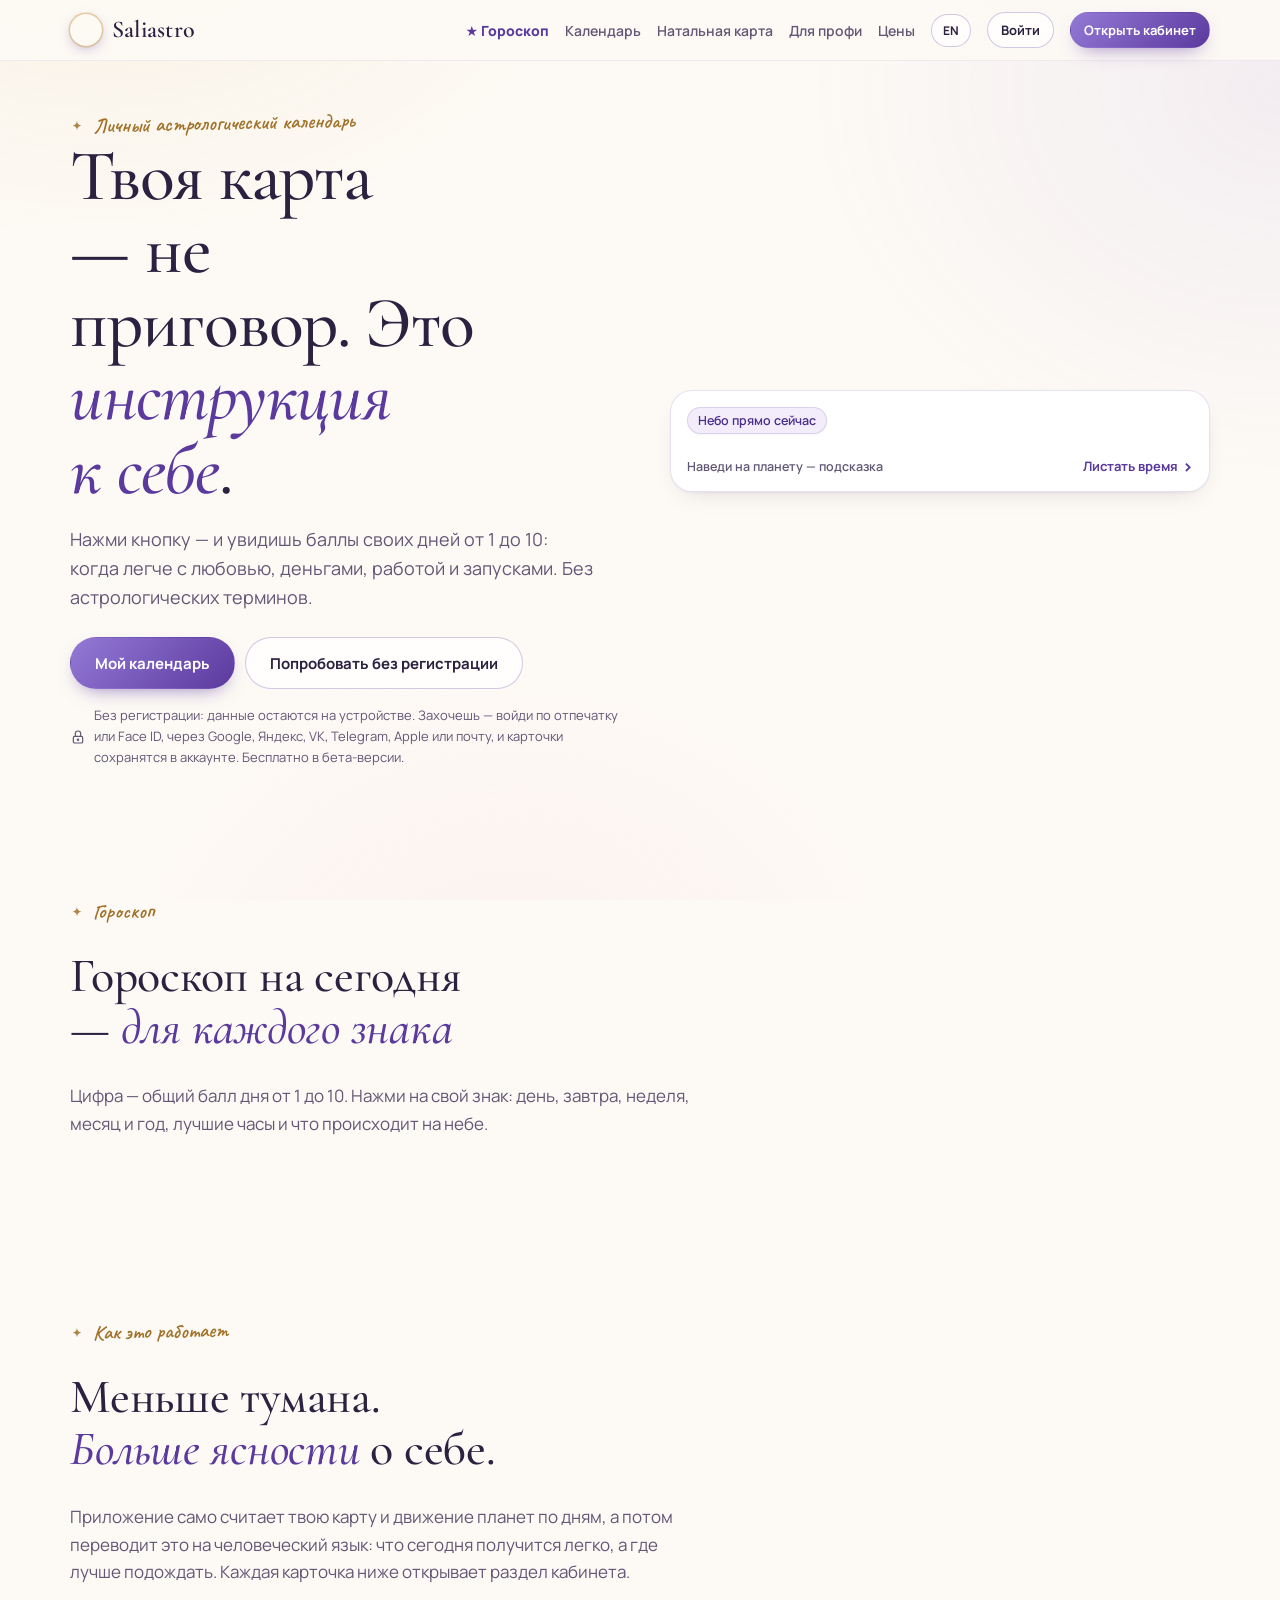
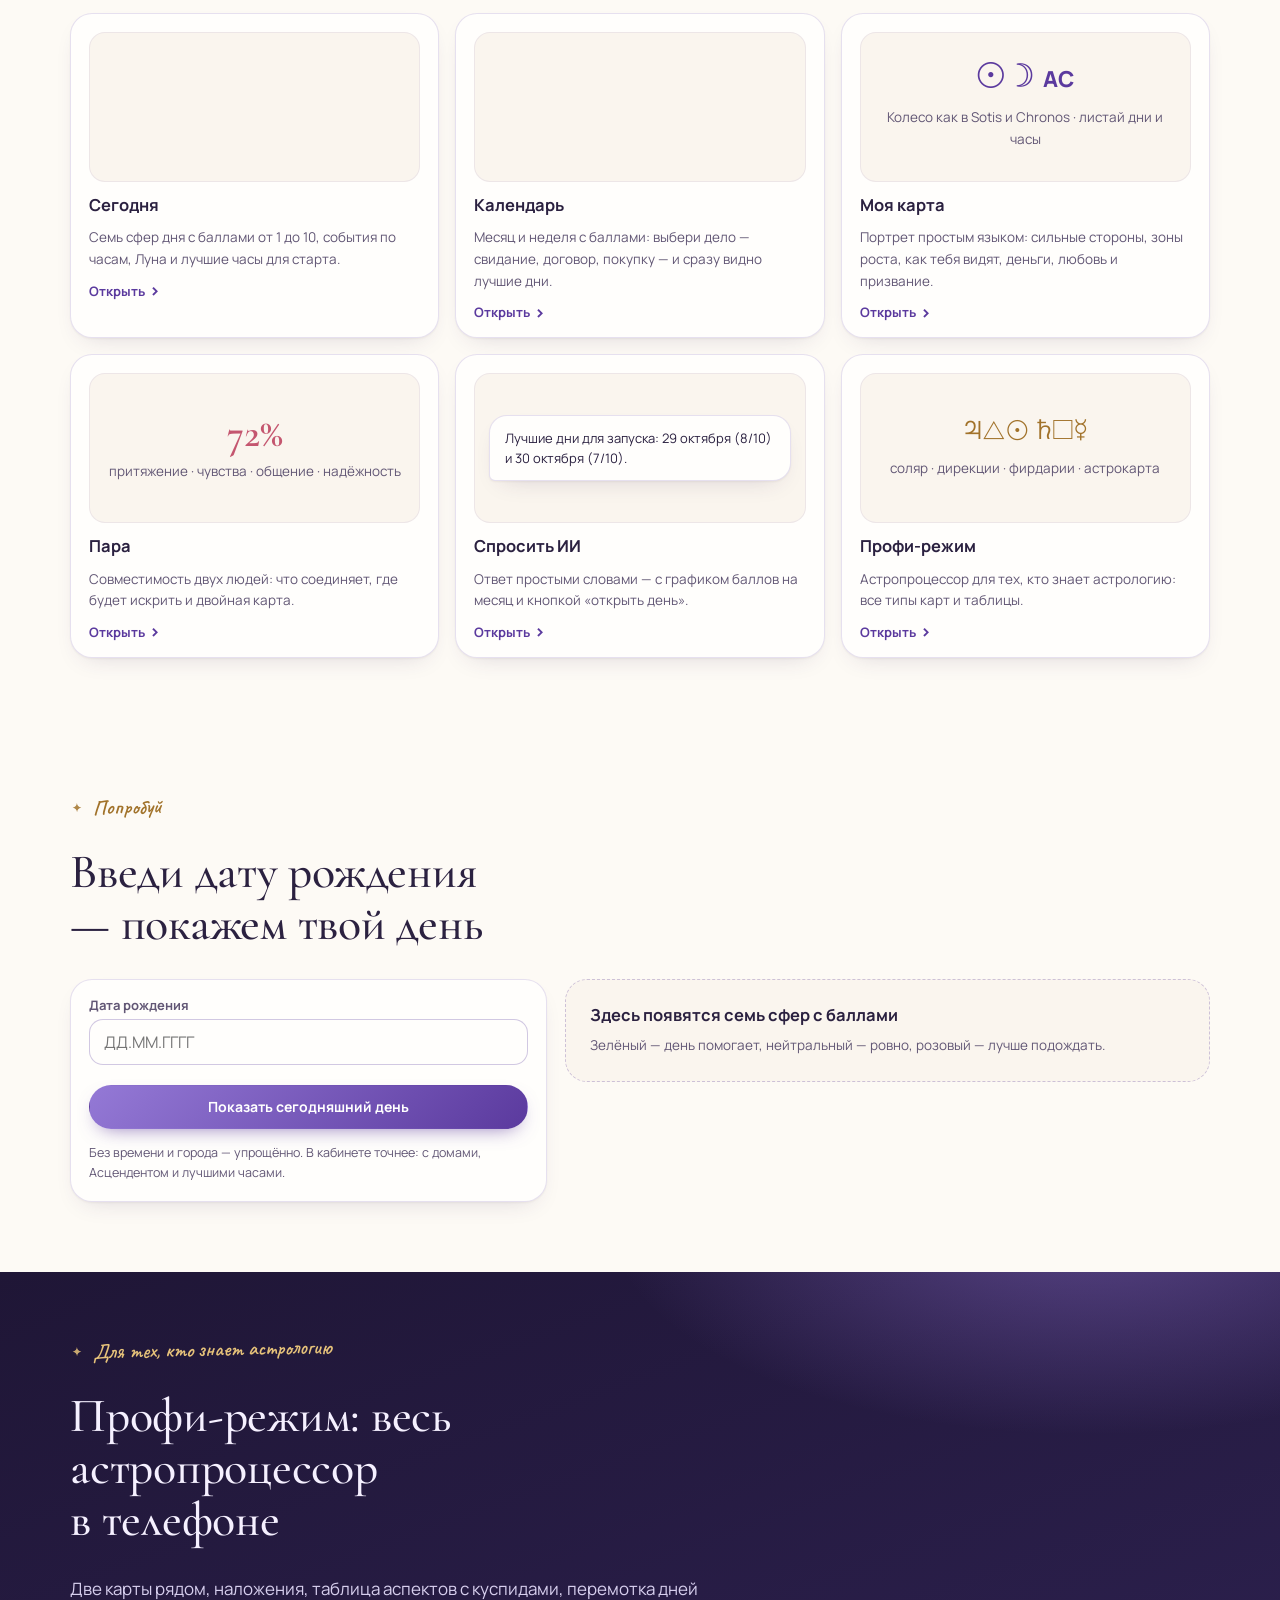
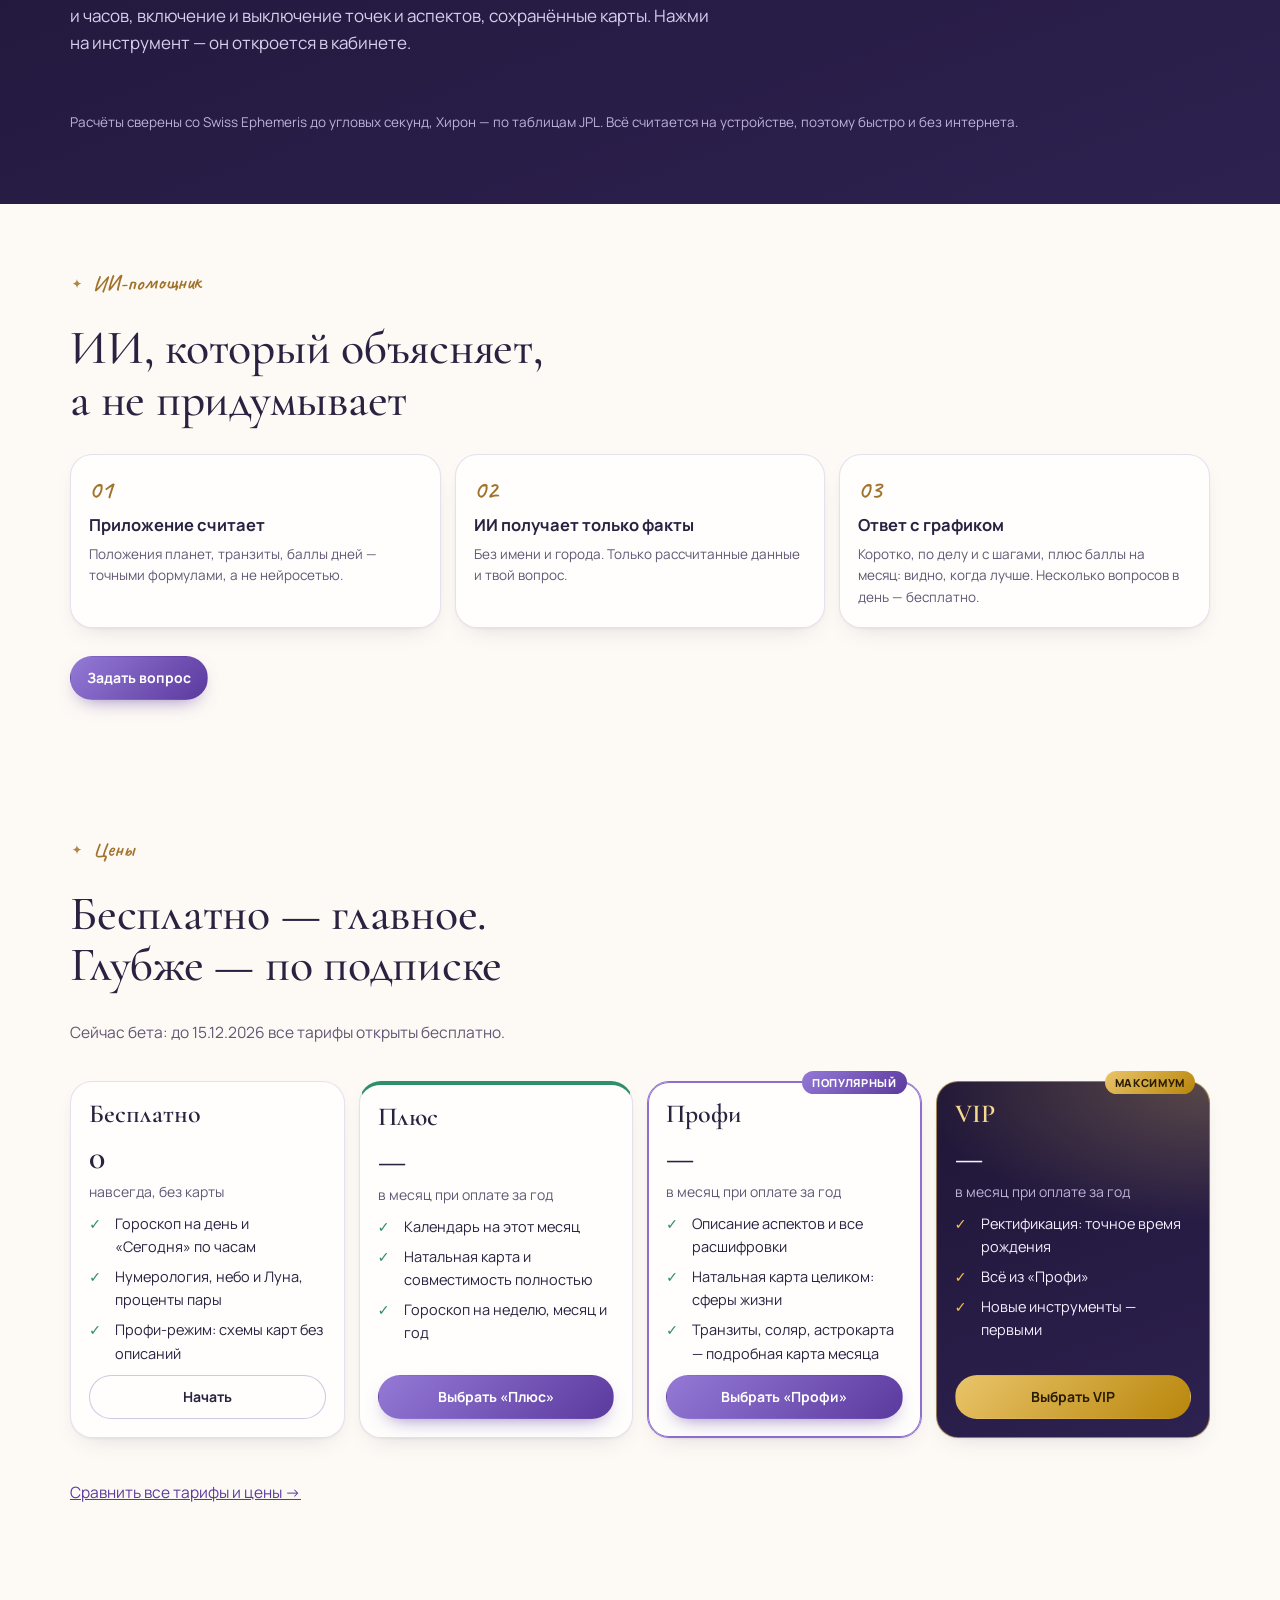
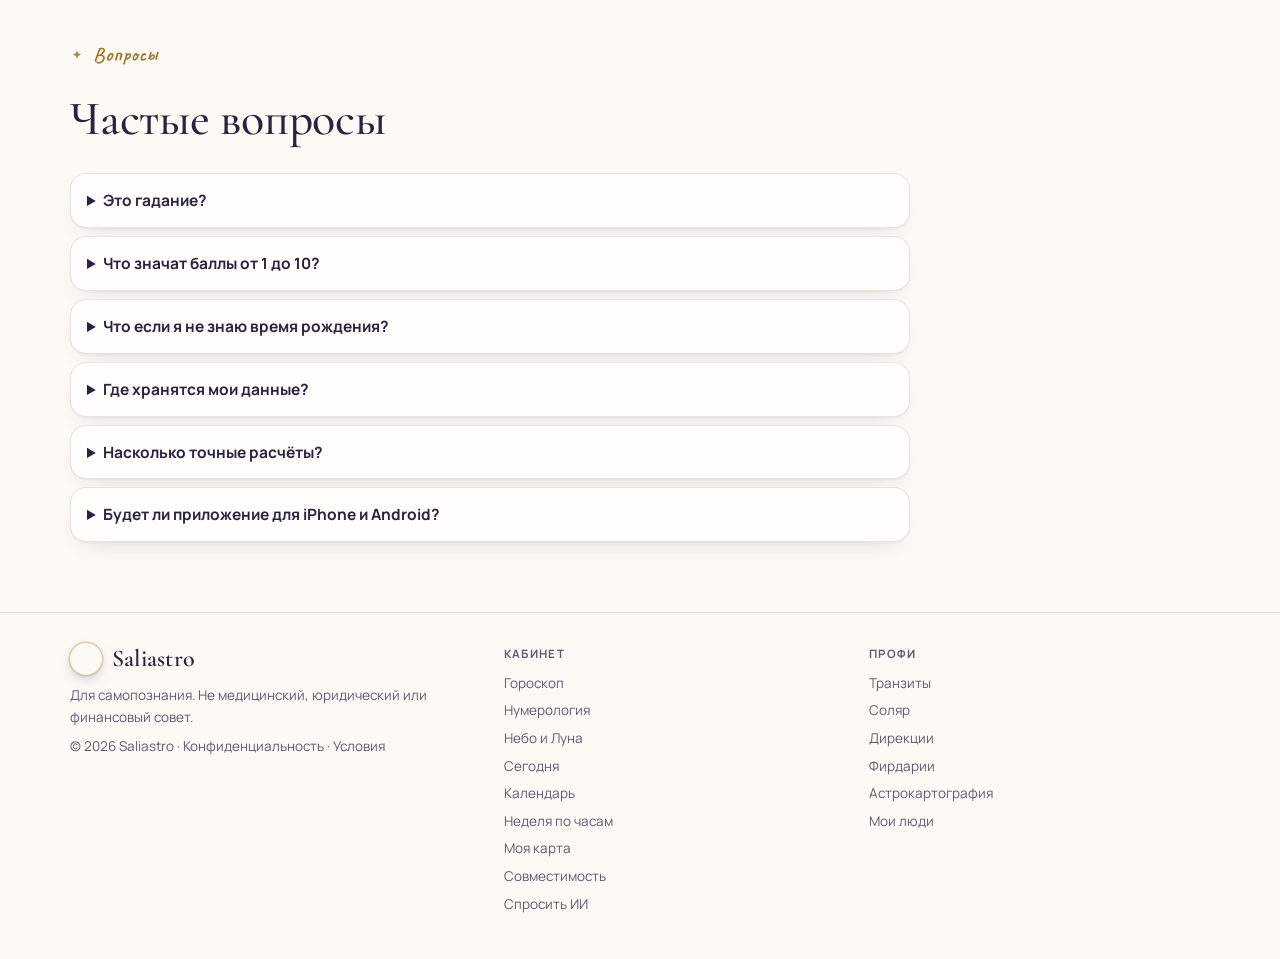
==== index.html @ d23f14ea "Четвёртый список Алины: «Натальная карта», сферы жизни по домам, лучшие часы подробнее, тарифы по её" ====
<!doctype html>
<html lang="ru">
<head>
<meta charset="utf-8">
<meta name="robots" content="noindex, nofollow">
<meta name="viewport" content="width=device-width,initial-scale=1,viewport-fit=cover">
<title>Saliastro — твоя карта как инструкция к себе</title>
<meta name="description" content="Личный астрологический календарь: баллы дня для любви, денег, работы и запусков. Натальная карта простым языком, совместимость, ИИ-помощник и профи-инструменты.">
<meta property="og:title" content="Saliastro — твоя карта как инструкция к себе">
<meta property="og:description" content="Нажми кнопку — и увидишь баллы своих дней: любовь, деньги, работа, запуски. Без астрологических терминов.">
<meta property="og:type" content="website">
<meta property="og:image" content="https://sneznyj.github.io/saliastro/assets/brand/og-1200x630.jpg">
<meta name="theme-color" content="#FDFAF5">
<link rel="manifest" href="manifest.webmanifest">
<link rel="icon" href="assets/icons/favicon.ico" sizes="any">
<link rel="icon" href="assets/icons/favicon-32.png" type="image/png" sizes="32x32">
<link rel="icon" href="assets/icons/favicon-48.png" type="image/png" sizes="48x48">
<link rel="apple-touch-icon" href="assets/icons/icon-180.png">
<link rel="preconnect" href="https://fonts.googleapis.com">
<link rel="preconnect" href="https://fonts.gstatic.com" crossorigin>
<link rel="stylesheet" href="https://fonts.googleapis.com/css2?family=Cormorant+Garamond:ital,wght@0,500;0,600;1,500;1,600&family=Manrope:wght@400;500;600;700;800&family=Caveat:wght@600&family=JetBrains+Mono:wght@400;500;600&display=swap">
<link rel="stylesheet" href="https://fonts.googleapis.com/css2?family=Noto+Sans+Symbols&family=Noto+Sans+Symbols+2&display=swap&text=%E2%98%89%E2%98%BD%E2%98%BF%E2%99%80%E2%99%82%E2%99%83%E2%99%84%E2%99%85%E2%99%86%E2%99%87%E2%AF%93%E2%98%8A%E2%98%8B%E2%9A%B7%E2%9A%B8%E2%8A%97%E2%99%88%E2%99%89%E2%99%8A%E2%99%8B%E2%99%8C%E2%99%8D%E2%99%8E%E2%99%8F%E2%99%90%E2%99%91%E2%99%92%E2%99%93%E2%98%8C%E2%9A%B9%E2%96%A1%E2%96%B3%E2%98%8D%EF%B8%8E">
<link rel="stylesheet" href="css/app.css">
<script>try{var s=JSON.parse(localStorage.getItem('saliastro:v1')||localStorage.getItem('natalogy:v1')||'{}').settings||{};if(s.theme==='dark'||s.theme==='light')document.documentElement.setAttribute('data-theme',s.theme)}catch(e){}</script>
<style>
/* Витрина: та же система, что в кабинете, — кремовый лист, лаванда, золото. Каждая карточка ведёт прямо в раздел кабинета. */
.lw{max-width:1180px;margin:0 auto;padding-inline:20px}
@media (max-width:540px){.lw{padding-inline:16px}}
.lnav{position:sticky;top:env(safe-area-inset-top,0px);z-index:20;background:color-mix(in srgb,var(--bg) 86%,transparent);backdrop-filter:blur(14px);-webkit-backdrop-filter:blur(14px);border-bottom:1px solid var(--line-soft)}
.lnav .lw{display:flex;align-items:center;gap:16px;padding-block:12px}
.lnav a.lk{color:var(--muted);text-decoration:none;font:600 14px var(--f-ui)}
.lnav a.lk:hover{color:var(--lav-strong)}
.lnav .sp{flex:1}
@media (max-width:860px){.lnav a.lk{display:none}.lnav a.lk.lk-hot{display:inline}}
.lnav a.lk-hot{color:var(--lav-strong);font-weight:800}
@media (max-width:560px){.lnav .login-lk{display:none}.lnav .langsw{display:none}}
.horo-band .signs{display:grid;grid-template-columns:repeat(6,minmax(0,1fr));gap:10px;margin-top:18px}
@media (max-width:900px){.horo-band .signs{grid-template-columns:repeat(4,minmax(0,1fr))}}
@media (max-width:520px){.horo-band .signs{grid-template-columns:repeat(3,minmax(0,1fr));gap:6px}}
.horo-band .sg{display:grid;justify-items:center;gap:4px;padding:14px 6px 12px;border-radius:18px;border:1px solid var(--line);background:var(--surface);text-decoration:none;color:var(--ink);box-shadow:var(--shadow);transition:transform .15s,border-color .15s}
.horo-band .sg:hover{transform:translateY(-3px);border-color:var(--lav)}
.horo-band .sg .g{font:400 32px/1 var(--f-glyph);color:var(--lav-strong)}
.horo-band .sg b{font:700 14.5px/1.1 var(--f-ui)}
.horo-band .sg small{font:500 11.5px var(--f-mono);color:var(--muted)}
.horo-band .sg .pt{display:inline-flex;align-items:baseline;gap:2px;font:800 16px var(--f-ui);margin-top:2px}
.horo-band .sg .pt small{font:600 11px var(--f-ui)}
.horo-band .sg.me{background:linear-gradient(150deg,#9479D6,#5B3A9E);color:#fff;border-color:transparent}
.horo-band .sg.me .g{color:#FFE2A8} .horo-band .sg.me small{color:rgba(255,255,255,.8)} .horo-band .sg.me .pt{color:#fff}
@media (max-width:420px){.lnav .brand{font-size:20px}.lnav .lw{gap:10px}}
.langsw{appearance:none;border:1px solid var(--line-strong);background:var(--surface);color:var(--ink);border-radius:999px;padding:7px 11px;font:700 12px var(--f-ui);cursor:pointer}
.hero .lw{display:grid;grid-template-columns:minmax(0,1.05fr) minmax(0,1fr);gap:34px;align-items:center;padding-block:54px 64px}
@media (max-width:900px){.hero .lw{grid-template-columns:1fr;padding-block:30px 40px}}
.hero h1{font:500 clamp(40px,6vw,72px)/1.02 var(--f-display);letter-spacing:-.015em;max-width:13ch}
.hero .sub{font-size:18px;line-height:1.6;color:var(--muted);max-width:48ch;margin-top:18px}
.hero .cta{display:flex;flex-wrap:wrap;gap:10px;margin-top:26px}
.hero .cta .btn{min-height:52px;padding-inline:24px;font-size:15px}
.hero .note{margin-top:16px;font-size:13px;color:var(--muted);display:flex;gap:8px;align-items:center}
.welcome{display:none;margin-top:18px;padding:12px 14px;border-radius:16px;background:var(--lav-soft);border:1px solid var(--line);font-size:14px;align-items:center;gap:10px;flex-wrap:wrap}
.welcome.on{display:flex}
.sky .wheel-card{padding:16px}
.sky-cap{display:flex;justify-content:space-between;gap:10px;align-items:center;flex-wrap:wrap;font:600 12.5px var(--f-ui);color:var(--muted)}
.sec{padding-block:70px;display:grid;gap:28px}
@media (max-width:540px){.sec{padding-block:46px}}
.sec h2{font:500 clamp(30px,4vw,48px)/1.08 var(--f-display);max-width:22ch}
.sec .lead{color:var(--muted);font-size:17px;max-width:64ch}
.feat{display:grid;grid-template-columns:repeat(3,minmax(0,1fr));gap:16px}
@media (max-width:980px){.feat{grid-template-columns:repeat(2,minmax(0,1fr))}}
@media (max-width:640px){.feat{grid-template-columns:1fr}}
.feat a.card{display:grid;gap:12px;align-content:start;text-decoration:none;color:var(--ink)}
.feat .vis{background:var(--surface-2);border:1px solid var(--line-soft);border-radius:16px;padding:14px;min-height:150px;display:grid;align-content:center}
.feat .foot-l{display:flex;justify-content:space-between;align-items:center;margin-top:2px}
.mini-sph{display:grid;gap:7px}
.mini-sph div{display:grid;grid-template-columns:90px minmax(0,1fr) 22px;gap:8px;align-items:center;font-size:13px}
.mini-cal{display:grid;grid-template-columns:repeat(7,1fr);gap:4px}
.mini-cal i{aspect-ratio:1;border-radius:6px;display:grid;place-items:center;font:800 10px var(--f-ui);font-style:normal}
.demo{display:grid;grid-template-columns:minmax(0,.85fr) minmax(0,1.15fr);gap:18px;align-items:start}
@media (max-width:900px){.demo{grid-template-columns:1fr}}
.demo-out .spheres{grid-template-columns:repeat(auto-fill,minmax(200px,1fr))}
.pro-band{background:radial-gradient(800px 360px at 85% -10%,rgba(142,111,208,.5),transparent 60%),linear-gradient(160deg,var(--night),var(--night-2));color:var(--night-ink)}
.pro-band .lead{color:#D7CFEE}
.pro-band h2{color:var(--night-ink)}
.pro-band .eyebrow{color:#E6C27A}
.tools{display:flex;flex-wrap:wrap;gap:8px}
.tools a{font:600 14px var(--f-ui);padding:9px 14px;border-radius:999px;background:rgba(255,255,255,.07);border:1px solid rgba(255,255,255,.16);color:var(--night-ink);text-decoration:none;transition:background .15s,border-color .15s}
.tools a:hover{background:rgba(255,255,255,.14);border-color:#B49AF0}
.tools a b{font-family:var(--f-glyph);font-weight:400;color:#F0D39A;margin-right:6px}
.ai-flow{display:grid;grid-template-columns:repeat(3,minmax(0,1fr));gap:14px}
@media (max-width:820px){.ai-flow{grid-template-columns:1fr}}
.ai-flow .card{display:grid;gap:8px;align-content:start}
.ai-flow .n{font:600 26px var(--f-hand);color:var(--gold)}
.plans{display:grid;grid-template-columns:repeat(4,minmax(0,1fr));gap:14px;padding-top:8px}
@media (max-width:1100px){.plans{grid-template-columns:repeat(2,minmax(0,1fr))}}
@media (max-width:640px){.plans{grid-template-columns:1fr}}
.plan{position:relative;display:flex;flex-direction:column;gap:10px}
.plan ul.yes{flex:1;align-content:start}
.plan .btn{justify-content:center}
.plan.plus{border-top:4px solid var(--mint)}
.plan.pro{border-color:var(--lav);box-shadow:inset 0 0 0 1px var(--lav),var(--shadow)}
.plan.vip{background:radial-gradient(420px 200px at 100% 0%,rgba(233,196,106,.28),transparent 70%),linear-gradient(160deg,#1F1636,#2D2150);color:#F5F0FF;border-color:rgba(233,196,106,.55)}
.plan.vip small,.plan.vip .muted{color:#BDB2DA}
.plan.vip ul.yes li::before{color:#F2C14E}
.plan .rib{position:absolute;top:-11px;right:14px;font:800 11px/1 var(--f-ui);letter-spacing:.06em;text-transform:uppercase;padding:6px 10px;border-radius:999px;background:linear-gradient(135deg,#9479D6,#5B3A9E);color:#fff}
.plan.vip .rib{background:linear-gradient(135deg,#E9C46A,#B8860B);color:#2A1C00}
.plan .pname{font:600 26px/1.1 var(--f-display)}
.plan.vip .pname{color:#F6D98E}
.btn.vipgo{background:linear-gradient(135deg,#E9C46A,#B8860B);border-color:transparent;color:#2A1C00}
.price-more{margin-top:14px}
.price{font:600 34px/1.1 var(--f-display)}
.price small{display:block;font:400 14px/1.4 var(--f-ui);color:var(--muted);margin-top:6px}
ul.yes{list-style:none;margin:0;padding:0;display:grid;gap:7px}
ul.yes li{display:grid;grid-template-columns:20px minmax(0,1fr);gap:6px;font-size:14.5px}
ul.yes li::before{content:"✓";color:var(--mint);font-weight:800}
.faq{display:grid;gap:8px;max-width:840px}
.faq details{background:var(--surface);border:1px solid var(--line);border-radius:16px;padding:14px 16px;box-shadow:var(--shadow)}
.faq summary{cursor:pointer;font-weight:700}
.faq p{margin-top:8px;color:var(--muted);font-size:14.5px}
.foot{border-top:1px solid var(--line);padding-block:30px 44px;font-size:13.5px;color:var(--muted)}
.foot .cols{display:grid;grid-template-columns:1.2fr repeat(2,minmax(0,1fr));gap:24px}
@media (max-width:720px){.foot .cols{grid-template-columns:1fr}}
.foot a{color:var(--muted);text-decoration:none}
.foot a:hover{color:var(--lav-strong)}
.foot ul{list-style:none;padding:0;margin:8px 0 0;display:grid;gap:6px}
</style>
</head>
<body>
<header class="lnav"><div class="lw">
  <a class="brand" href="./"><span class="brand-mark" aria-hidden="true"></span>Saliastro</a>
  <span class="sp"></span>
  <a class="lk lk-hot" href="app.html#horoscope" data-i="nav.horo">★ Гороскоп</a>
  <a class="lk" href="app.html#calendar" data-i="nav.cal">Календарь</a>
  <a class="lk" href="app.html#chart" data-i="nav.chart">Натальная карта</a>
  <a class="lk" href="#pro" data-i="nav.pro">Для профи</a>
  <a class="lk" href="#price" data-i="nav.price">Цены</a>
  <button class="langsw" type="button" id="langsw">EN</button>
  <a class="btn sm login-lk" href="app.html#login" id="loginLk" data-i="cta.login">Войти</a>
  <a class="btn primary sm" href="app.html#today" id="openLk" data-i="cta.open">Открыть кабинет</a>
</div></header>

<section class="hero">
  <div class="lw">
    <div>
      <span class="eyebrow" data-i="hero.eyebrow">Личный астрологический календарь</span>
      <h1 data-i="hero.h1" data-html>Твоя карта — не приговор. Это <em>инструкция к себе</em>.</h1>
      <p class="sub" data-i="hero.sub">Нажми кнопку — и увидишь баллы своих дней от 1 до 10: когда легче с любовью, деньгами, работой и запусками. Без астрологических терминов.</p>
      <div class="cta"><a class="btn primary" href="app.html#calendar" data-i="cta.cal">Мой календарь</a><a class="btn" href="#demo" data-i="cta.demo">Попробовать без регистрации</a></div>
      <div class="welcome" id="welcome"><span class="av" id="wAv">?</span><span id="wTxt"></span><span class="spacer"></span><a class="btn sm primary" href="app.html#today" data-i="w.today">Мой день</a><a class="btn sm" href="app.html#calendar" data-i="w.cal">Календарь</a></div>
      <p class="note"><svg class="ico sm" viewBox="0 0 24 24" aria-hidden="true"><path d="M5 13a2 2 0 0 1 2 -2h10a2 2 0 0 1 2 2v6a2 2 0 0 1 -2 2h-10a2 2 0 0 1 -2 -2v-6z"/><path d="M11 16a1 1 0 1 0 2 0a1 1 0 0 0 -2 0"/><path d="M8 11v-4a4 4 0 1 1 8 0v4"/></svg><span data-i="hero.note">Без регистрации: данные остаются на устройстве. Захочешь — войди по отпечатку или Face ID, через Google, Яндекс, VK, Telegram, Apple или почту, и карточки сохранятся в аккаунте. Бесплатно в бета-версии.</span></p>
    </div>
    <div class="sky"><div class="wheel-card"><div class="sky-cap"><span class="tag acc" data-i="sky.now">Небо прямо сейчас</span><span id="skyTime" class="mono"></span></div><div class="wheel-box" id="skyWheel"></div>
      <div class="sky-cap"><span class="hint-click" data-i="sky.hint">Наведи на планету — подсказка</span><a class="more" href="app.html#chart?mode=sky" data-i="sky.open">Листать время</a></div></div></div>
  </div>
</section>

<main>
  <section class="sec lw horo-band" id="horoscope">
    <span class="eyebrow" data-i="horo.eyebrow">Гороскоп</span>
    <h2 data-i="horo.h2" data-html>Гороскоп на сегодня — <em>для каждого знака</em></h2>
    <p class="lead" data-i="horo.lead">Цифра — общий балл дня от 1 до 10. Нажми на свой знак: день, завтра, неделя, месяц и год, лучшие часы и что происходит на небе.</p>
    <div class="signs" id="horoSigns"></div>
  </section>

  <section class="sec lw" id="how">
    <span class="eyebrow" data-i="how.eyebrow">Как это работает</span>
    <h2 data-i="how.h2" data-html>Меньше тумана. <em>Больше ясности</em> о себе.</h2>
    <p class="lead" data-i="how.lead">Приложение само считает твою карту и движение планет по дням, а потом переводит это на человеческий язык: что сегодня получится легко, а где лучше подождать. Каждая карточка ниже открывает раздел кабинета.</p>
    <div class="feat">
      <a class="card tap" href="app.html#today"><div class="vis"><div class="mini-sph" id="miniSph"></div></div><h3 data-i="f1.t">Сегодня</h3><p class="muted small" data-i="f1.p">Семь сфер дня с баллами от 1 до 10, события по часам, Луна и лучшие часы для старта.</p><span class="foot-l"><span class="more" data-i="open">Открыть</span></span></a>
      <a class="card tap" href="app.html#calendar"><div class="vis"><div class="mini-cal" id="miniCal"></div></div><h3 data-i="f2.t">Календарь</h3><p class="muted small" data-i="f2.p">Месяц и неделя с баллами: выбери дело — свидание, договор, покупку — и сразу видно лучшие дни.</p><span class="foot-l"><span class="more" data-i="open">Открыть</span></span></a>
      <a class="card tap" href="app.html#chart"><div class="vis" style="text-align:center"><div style="font:400 34px/1 var(--f-glyph);color:var(--lav-strong)">☉︎ ☽︎ <span style="font:800 22px var(--f-ui)">AC</span></div><p class="small muted" style="margin-top:10px" data-i="f3.v">Колесо как в Sotis и Chronos · листай дни и часы</p></div><h3 data-i="f3.t">Моя карта</h3><p class="muted small" data-i="f3.p">Портрет простым языком: сильные стороны, зоны роста, как тебя видят, деньги, любовь и призвание.</p><span class="foot-l"><span class="more" data-i="open">Открыть</span></span></a>
      <a class="card tap" href="app.html#pair"><div class="vis" style="text-align:center"><div style="font:600 40px/1 var(--f-display);color:var(--rose)">72%</div><p class="small muted" style="margin-top:8px" data-i="f4.v">притяжение · чувства · общение · надёжность</p></div><h3 data-i="f4.t">Пара</h3><p class="muted small" data-i="f4.p">Совместимость двух людей: что соединяет, где будет искрить и двойная карта.</p><span class="foot-l"><span class="more" data-i="open">Открыть</span></span></a>
      <a class="card tap" href="app.html#ask"><div class="vis"><div class="msg ai" style="max-width:100%;font-size:13px" data-i="f5.v">Лучшие дни для запуска: 29 октября (8/10) и 30 октября (7/10).</div></div><h3 data-i="f5.t">Спросить ИИ</h3><p class="muted small" data-i="f5.p">Ответ простыми словами — с графиком баллов на месяц и кнопкой «открыть день».</p><span class="foot-l"><span class="more" data-i="open">Открыть</span></span></a>
      <a class="card tap" href="app.html#pro"><div class="vis" style="text-align:center"><div style="font:400 26px/1.3 var(--f-glyph);color:var(--gold)">♃︎△︎☉︎ ♄︎□︎☿︎</div><p class="small muted" style="margin-top:8px" data-i="f6.v">соляр · дирекции · фирдарии · астрокарта</p></div><h3 data-i="f6.t">Профи-режим</h3><p class="muted small" data-i="f6.p">Астропроцессор для тех, кто знает астрологию: все типы карт и таблицы.</p><span class="foot-l"><span class="more" data-i="open">Открыть</span></span></a>
    </div>
  </section>

  <section class="sec lw" id="demo">
    <span class="eyebrow" data-i="demo.eyebrow">Попробуй</span>
    <h2 data-i="demo.h2">Введи дату рождения — покажем твой день</h2>
    <div class="demo">
      <form class="card form" id="demoForm" novalidate>
        <div class="field"><label for="dd" data-i="demo.date">Дата рождения</label><input class="input" id="dd" inputmode="numeric" placeholder="ДД.ММ.ГГГГ" autocomplete="bday"><span class="hint" id="ddh"></span></div>
        <button class="btn primary" type="submit" data-i="demo.go">Показать сегодняшний день</button>
        <p class="hint" data-i="demo.note">Без времени и города — упрощённо. В кабинете точнее: с домами, Асцендентом и лучшими часами.</p>
      </form>
      <div class="demo-out" id="demoOut"><div class="empty"><h3 data-i="demo.emptyT">Здесь появятся семь сфер с баллами</h3><p class="muted small" data-i="demo.emptyP">Зелёный — день помогает, нейтральный — ровно, розовый — лучше подождать.</p></div></div>
    </div>
  </section>

  <section class="pro-band" id="pro"><div class="sec lw">
    <span class="eyebrow" data-i="pro.eyebrow">Для тех, кто знает астрологию</span>
    <h2 data-i="pro.h2">Профи-режим: весь астропроцессор в телефоне</h2>
    <p class="lead" data-i="pro.lead">Две карты рядом, наложения, таблица аспектов с куспидами, перемотка дней и часов, включение и выключение точек и аспектов, сохранённые карты. Нажми на инструмент — он откроется в кабинете.</p>
    <div class="tools" id="tools"></div>
    <p class="small" style="color:var(--night-muted)" data-i="pro.acc">Расчёты сверены со Swiss Ephemeris до угловых секунд, Хирон — по таблицам JPL. Всё считается на устройстве, поэтому быстро и без интернета.</p>
  </div></section>

  <section class="sec lw">
    <span class="eyebrow" data-i="ai.eyebrow">ИИ-помощник</span>
    <h2 data-i="ai.h2">ИИ, который объясняет, а не придумывает</h2>
    <div class="ai-flow">
      <div class="card"><span class="n">01</span><h3 data-i="ai.1t">Приложение считает</h3><p class="muted small" data-i="ai.1p">Положения планет, транзиты, баллы дней — точными формулами, а не нейросетью.</p></div>
      <div class="card"><span class="n">02</span><h3 data-i="ai.2t">ИИ получает только факты</h3><p class="muted small" data-i="ai.2p">Без имени и города. Только рассчитанные данные и твой вопрос.</p></div>
      <div class="card"><span class="n">03</span><h3 data-i="ai.3t">Ответ с графиком</h3><p class="muted small" data-i="ai.3p">Коротко, по делу и с шагами, плюс баллы на месяц: видно, когда лучше. Несколько вопросов в день — бесплатно.</p></div>
    </div>
    <div><a class="btn primary" href="app.html#ask" data-i="ai.go">Задать вопрос</a></div>
  </section>

  <section class="sec lw" id="price">
    <span class="eyebrow" data-i="price.eyebrow">Цены</span>
    <h2 data-i="price.h2">Бесплатно — главное. Глубже — по подписке</h2>
    <p class="muted" data-i="price.beta" id="priceBeta">Сейчас бета: до 15.12.2026 все тарифы открыты бесплатно.</p>
    <div class="plans">
      <div class="card plan"><span class="pname" data-i="plan.free">Бесплатно</span><div class="price" data-pp="free">0<small data-i="plan.freeS">навсегда, без карты</small></div><ul class="yes"><li data-i="pf.1">Гороскоп на день и «Сегодня» по часам</li><li data-i="pf.2">Нумерология, небо и Луна, проценты пары</li><li data-i="pf.3">Профи-режим: схемы карт без описаний</li></ul><a class="btn" href="app.html#today" data-i="plan.go">Начать</a></div>
      <div class="card plan plus"><span class="pname" data-i="plan.plus">Плюс</span><div class="price" data-pp="plus">—<small data-i="plan.perM">в месяц при оплате за год</small></div><ul class="yes"><li data-i="px.1">Календарь на этот месяц</li><li data-i="px.2">Натальная карта и совместимость полностью</li><li data-i="px.3">Гороскоп на неделю, месяц и год</li></ul><a class="btn primary" href="app.html#plans?want=plus" data-i="plan.goPlus">Выбрать «Плюс»</a></div>
      <div class="card plan pro"><span class="rib" data-i="plan.pop">Популярный</span><span class="pname" data-i="plan.pro">Профи</span><div class="price" data-pp="pro">—<small data-i="plan.perM">в месяц при оплате за год</small></div><ul class="yes"><li data-i="pp.1">Описание аспектов и все расшифровки</li><li data-i="pp.2">Натальная карта целиком: сферы жизни</li><li data-i="pp.3">Транзиты, соляр, астрокарта — подробная карта месяца</li></ul><a class="btn primary" href="app.html#plans?want=pro" data-i="plan.goPro">Выбрать «Профи»</a></div>
      <div class="card plan vip"><span class="rib" data-i="plan.top">Максимум</span><span class="pname">VIP</span><div class="price" data-pp="vip">—<small data-i="plan.perM">в месяц при оплате за год</small></div><ul class="yes"><li data-i="pv.1">Ректификация: точное время рождения</li><li data-i="pv.2">Всё из «Профи»</li><li data-i="pv.3">Новые инструменты — первыми</li></ul><a class="btn vipgo" href="app.html#plans?want=vip" data-i="plan.goVip">Выбрать VIP</a></div>
    </div>
    <p class="price-more"><a href="app.html#plans" data-i="price.all">Сравнить все тарифы и цены →</a></p>
  </section>

  <section class="sec lw">
    <span class="eyebrow" data-i="faq.eyebrow">Вопросы</span>
    <h2 data-i="faq.h2">Частые вопросы</h2>
    <div class="faq">
      <details><summary data-i="q1">Это гадание?</summary><p data-i="a1">Нет. Это инструмент самопознания и планирования: астрология как язык циклов. Мы не предсказываем судьбу, болезни или события — показываем, какие дни лучше подходят для разных дел.</p></details>
      <details><summary data-i="q6">Что значат баллы от 1 до 10?</summary><p data-i="a6">Это сумма влияний дня на сферу: транзиты к твоей карте, Луна, ретроградные планеты и затмения. 9–10 — отлично, 7–8 — хорошо, 5–6 — ровно, 3–4 — осторожно, 1–2 — сложно. Наведи на день в календаре — увидишь, из чего сложились баллы.</p></details>
      <details><summary data-i="q2">Что если я не знаю время рождения?</summary><p data-i="a2">Можно без него: календарь и большая часть карты будут работать. Не посчитаются дома, Асцендент и часть подсказок. А в «Моей карте» можно перебрать время стрелками и посмотреть, как меняется карта.</p></details>
      <details><summary data-i="q3">Где хранятся мои данные?</summary><p data-i="a3">Без входа — только на твоём устройстве. Если войдёшь в аккаунт, карточки копируются на сервер в зашифрованном виде и появляются на других устройствах. На сервер уходит лишь вопрос к ИИ — с рассчитанными положениями планет, без имени и города, и только после твоего согласия.</p></details>
      <details><summary data-i="q4">Насколько точные расчёты?</summary><p data-i="a4">Позиции планет совпадают со Swiss Ephemeris — стандартом профессиональных программ — до угловых секунд. Дома — Плацидус (можно сменить на Кох, Порфирий, равнодомную и по знакам).</p></details>
      <details><summary data-i="q5">Будет ли приложение для iPhone и Android?</summary><p data-i="a5">Да. Уже сейчас сайт можно установить на телефон как приложение: «Поделиться» → «На экран Домой».</p></details>
    </div>
  </section>
</main>
<footer class="foot"><div class="lw cols">
  <div><a class="brand" href="./" style="color:var(--ink)"><span class="brand-mark" aria-hidden="true"></span>Saliastro</a><p style="margin-top:10px" data-i="foot.note">Для самопознания. Не медицинский, юридический или финансовый совет.</p><p style="margin-top:8px">© 2026 Saliastro · <a href="privacy.html" data-i="privacy">Конфиденциальность</a> · <a href="terms.html" data-i="terms">Условия</a></p></div>
  <div><span class="label" data-i="foot.lk">Кабинет</span><ul><li><a href="app.html#horoscope" data-i="l.horo">Гороскоп</a></li><li><a href="app.html#numerology" data-i="l.num">Нумерология</a></li><li><a href="app.html#sky" data-i="l.sky">Небо и Луна</a></li><li><a href="app.html#today" data-i="l.today">Сегодня</a></li><li><a href="app.html#calendar" data-i="l.cal">Календарь</a></li><li><a href="app.html#calendar?v=week" data-i="l.week">Неделя по часам</a></li><li><a href="app.html#chart" data-i="l.chart">Моя карта</a></li><li><a href="app.html#pair" data-i="l.pair">Совместимость</a></li><li><a href="app.html#ask" data-i="l.ask">Спросить ИИ</a></li></ul></div>
  <div><span class="label" data-i="foot.pro">Профи</span><ul><li><a href="app.html#pro?type=transit" data-i="l.tr">Транзиты</a></li><li><a href="app.html#pro?type=solar" data-i="l.sol">Соляр</a></li><li><a href="app.html#pro?type=directions" data-i="l.dir">Дирекции</a></li><li><a href="app.html#pro?tab=firdaria" data-i="l.fird">Фирдарии</a></li><li><a href="app.html#pro?tab=acg" data-i="l.acg">Астрокартография</a></li><li><a href="app.html#people" data-i="l.people">Мои люди</a></li></ul></div>
</div></footer>

<script src="js/vendor/astronomy.browser.min.js"></script>
<script src="js/engine/chiron-data.js"></script>
<script src="js/engine/astro.js"></script>
<script src="js/engine/pro.js"></script>
<script src="js/config.js"></script>
<script src="js/icons.js"></script>
<script src="js/store.js"></script>
<script src="js/texts-ru.js"></script>
<script src="js/texts-en.js"></script>
<script src="js/i18n-en.js"></script>
<script src="js/wheel.js"></script>
<script src="js/score.js"></script>
<script src="js/horoscope.js"></script>
<script src="js/geo.js"></script>
<script src="js/ui.js"></script>
<script>
(function () {
  'use strict';
  const UI = window.NUI, AC = window.AstroCore, NS = window.NScore;
  const EN = {
    'nav.horo': '★ Horoscope', 'cta.login': 'Sign in', 'horo.eyebrow': 'Horoscope', 'horo.h2': 'Today’s horoscope — <em>for every sign</em>', 'horo.lead': 'The number is the day’s overall score from 1 to 10. Tap your sign: today, tomorrow, week, month and year, best hours and what’s happening in the sky.', 'l.horo': 'Horoscope', 'l.num': 'Numerology', 'l.sky': 'Sky & Moon',
    'nav.cal': 'Calendar', 'nav.chart': 'Birth chart', 'nav.pro': 'For pros', 'nav.price': 'Pricing', 'cta.open': 'Open the app', 'hero.eyebrow': 'Personal astrology calendar', 'hero.h1': 'Your chart is not a verdict. It’s <em>a guide to yourself</em>.',
    'hero.sub': 'Press a button and see your days scored from 1 to 10: when love, money, work and launches come easier. No astrology jargon.', 'cta.cal': 'My calendar', 'cta.demo': 'Try it without signing up', 'hero.note': 'No sign-up needed: your data stays on your device. If you like, sign in with a fingerprint or Face ID, Google, Yandex, VK, Telegram, Apple or email to keep your charts in an account. Free during the beta.', 'sky.now': 'The sky right now', 'sky.hint': 'Hover a planet for a hint', 'sky.open': 'Scroll through time',
    'w.today': 'My day', 'w.cal': 'Calendar', open: 'Open',
    'how.eyebrow': 'How it works', 'how.h2': 'Less fog. <em>More clarity</em> about yourself.', 'how.lead': 'The app calculates your chart and the planets’ movement day by day, then translates it into plain language: what will come easily today and where it’s better to wait. Each card below opens a section of the app.',
    'f1.t': 'Today', 'f1.p': 'Seven life areas scored 1–10, events by the hour, the Moon and the best hours to start.', 'f2.t': 'Calendar', 'f2.p': 'Month and week with scores: pick an activity — a date, a contract, a purchase — and see the best days at once.',
    'f3.v': 'A wheel like in Sotis and Chronos · scroll days and hours', 'f3.t': 'My chart', 'f3.p': 'A plain-language portrait: strengths, growth areas, how others see you, money, love and calling.',
    'f4.v': 'attraction · feelings · talks · stability', 'f4.t': 'Pair', 'f4.p': 'Compatibility of two people: what connects you, where sparks fly, and a double chart.',
    'f5.v': 'Best days to launch: October 29 (8/10) and October 30 (7/10).', 'f5.t': 'Ask the AI', 'f5.p': 'A plain answer — with a month of scores and an “open the day” button.',
    'f6.v': 'solar return · directions · firdaria · astrocartography', 'f6.t': 'Pro mode', 'f6.p': 'An astro workbench for those who know astrology: every chart type and table.',
    'demo.eyebrow': 'Try it', 'demo.h2': 'Enter your birth date — we’ll show your day', 'demo.date': 'Date of birth', 'demo.go': 'Show today', 'demo.note': 'Without time and city it’s simplified. The app is more precise: houses, Ascendant and best hours.',
    'demo.emptyT': 'Seven scored areas will appear here', 'demo.emptyP': 'Green — the day helps, neutral — steady, pink — better to wait.',
    'pro.eyebrow': 'For those who know astrology', 'pro.h2': 'Pro mode: a full astro workbench in your phone', 'pro.lead': 'Two charts side by side, overlays, an aspect grid with cusps, stepping through days and hours, toggles for points and aspects, saved charts. Tap a tool to open it in the app.',
    'pro.acc': 'Calculations match Swiss Ephemeris to arc seconds; Chiron uses JPL tables. Everything runs on your device — fast and offline.',
    'ai.eyebrow': 'AI assistant', 'ai.h2': 'AI that explains instead of making things up', 'ai.1t': 'The app calculates', 'ai.1p': 'Planet positions, transits and day scores — with exact formulas, not a neural network.', 'ai.2t': 'The AI gets only facts', 'ai.2p': 'No name or city. Only the calculated data and your question.', 'ai.3t': 'An answer with a chart', 'ai.3p': 'Short, to the point, with steps — plus a month of scores so you see when is better. A few questions a day are free.', 'ai.go': 'Ask a question',
    'price.eyebrow': 'Pricing', 'price.h2': 'The essentials are free. Go deeper with a plan', 'price.beta': 'Beta: all plans are free until December 15, 2026.', 'plan.free': 'Free', 'plan.freeS': 'forever, no card', 'pf.1': 'Daily horoscope and Today hour by hour', 'pf.2': 'Numerology, sky and Moon, couple percentages', 'pf.3': 'Pro mode: chart schemes without descriptions', 'plan.go': 'Start',
    'plan.plus': 'Plus', 'plan.perM': 'a month, billed yearly', 'px.1': 'Calendar for this month', 'px.2': 'Birth chart and full compatibility', 'px.3': 'Weekly, monthly and yearly horoscope', 'plan.goPlus': 'Choose Plus', 'plan.pop': 'Popular', 'plan.top': 'The most',
    'pv.1': 'Rectification: your exact birth time', 'pv.2': 'Everything in Pro', 'pv.3': 'New tools first', 'plan.goVip': 'Choose VIP', 'price.all': 'Compare all plans and prices →',
    'plan.pro': 'Pro', 'pp.1': 'Aspect descriptions and all interpretations', 'pp.2': 'The full birth chart: life areas', 'pp.3': 'Transits, solar return, astrocartography — a detailed chart each month', 'plan.goPro': 'Choose Pro',
    'faq.eyebrow': 'Questions', 'faq.h2': 'FAQ', q1: 'Is this fortune telling?', a1: 'No. It’s a tool for self-reflection and planning: astrology as a language of cycles. We don’t predict fate, illness or events — we show which days suit different things better.',
    q6: 'What do the 1–10 scores mean?', a6: 'They add up the day’s influences on an area: transits to your chart, the Moon, retrograde planets and eclipses. 9–10 great, 7–8 good, 5–6 steady, 3–4 careful, 1–2 hard. Hover a day in the calendar to see what made the score.',
    q2: 'What if I don’t know my birth time?', a2: 'That’s fine: the calendar and most of the chart still work. Houses, the Ascendant and some tips won’t be calculated. In “My chart” you can step through times and watch the chart change.', q3: 'Where is my data stored?', a3: 'Without signing in — only on your device. If you sign in, your charts are copied to the server encrypted and appear on your other devices. Only a question to the AI goes to the server — with calculated planet positions, without your name or city, and only after you agree.',
    q4: 'How accurate are the calculations?', a4: 'Planet positions match Swiss Ephemeris — the standard of professional software — to arc seconds. Houses: Placidus (switchable to Koch, Porphyry, Equal and Whole sign).', q5: 'Will there be iPhone and Android apps?', a5: 'Yes. You can already install the site on your phone as an app: Share → Add to Home Screen.',
    privacy: 'Privacy', terms: 'Terms', 'foot.note': 'For self-reflection. Not medical, legal or financial advice.', 'foot.lk': 'App', 'foot.pro': 'Pro',
    'l.today': 'Today', 'l.cal': 'Calendar', 'l.week': 'Week by the hour', 'l.chart': 'My chart', 'l.pair': 'Compatibility', 'l.ask': 'Ask the AI', 'l.tr': 'Transits', 'l.sol': 'Solar return', 'l.dir': 'Directions', 'l.fird': 'Firdaria', 'l.acg': 'Astrocartography', 'l.people': 'My people',
  };
  const lang = UI.lang();
  document.documentElement.lang = lang;
  if (lang === 'en') { document.querySelectorAll('[data-i]').forEach((el) => { const v = EN[el.dataset.i]; if (v == null) return; if (el.hasAttribute('data-html')) el.innerHTML = v; else el.textContent = v; }); document.title = 'Saliastro — your chart as a guide to yourself'; }
  // цены тарифов — из NCONFIG.plans (те же, что на странице тарифов в приложении)
  (function prices() {
    const P = (window.NCONFIG && window.NCONFIG.plans) || {}, cur = lang === 'en' ? 'USD' : 'RUB', pr = (P.prices || {})[cur] || {};
    const fmt = (v) => (cur === 'RUB' ? String(Math.round(v)).replace(/\B(?=(\d{3})+(?!\d))/g, '\u00a0') + '\u00a0₽' : '$' + (Math.round(v * 100) / 100));
    document.querySelectorAll('[data-pp]').forEach((el) => {
      const k = el.dataset.pp, small = el.querySelector('small');
      const v = k === 'free' ? 0 : pr[k] ? (cur === 'RUB' ? Math.round(pr[k][1] / 12) : pr[k][1] / 12) : null;
      if (v == null) return;
      el.textContent = (k === 'free' ? '' : (lang === 'en' ? 'from ' : 'от ')) + fmt(v);
      if (small) el.appendChild(small);
    });
    const b = document.getElementById('priceBeta');
    if (b && (P.enforce || !P.betaUntil)) b.remove();
  })();
  const sw = document.getElementById('langsw'); sw.textContent = lang === 'en' ? 'RU' : 'EN';
  sw.addEventListener('click', () => { window.NStore.set('lang', lang === 'en' ? 'ru' : 'en'); location.reload(); });
  // уже есть карта — приветствие и ссылки сразу в кабинет
  const me = window.NStore.active();
  if (me) {
    const w = document.getElementById('welcome'); w.classList.add('on');
    document.getElementById('wAv').textContent = UI.initials(me.name);
    document.getElementById('wTxt').textContent = lang === 'en' ? `Welcome back, ${me.name}! Your day is ready.` : `С возвращением, ${me.name}! Твой день уже посчитан.`;
  }
  // небо сейчас
  const tz = window.NGeo.browserTz();
  function drawSky() {
    const now = new Date(), h = window.NGeo.guessHere();
    const c = AC.chart({ date: now, lat: h.lat || 41.7, lon: h.lon || 44.8, zone: tz, timeKnown: true });
    const pts = c.points.filter((p) => ['sun', 'moon', 'mercury', 'venus', 'mars', 'jupiter', 'saturn', 'uranus', 'neptune', 'pluto', 'node'].includes(p.id));
    const asp = c.aspects.filter((a) => ['conj', 'sextile', 'square', 'trine', 'opp'].includes(a.type) && pts.some((p) => p.id === a.a) && pts.some((p) => p.id === a.b));
    document.getElementById('skyWheel').innerHTML = window.NWheel.svg({ points: pts, cusps: c.houses.cusps, asc: c.houses.asc, mc: c.houses.mc }, { aspects: asp, lang, label: lang === 'en' ? 'The sky now' : 'Небо сейчас' });
    document.getElementById('skyTime').textContent = UI.fmtDay(now, tz, { hour: '2-digit', minute: '2-digit' });
  }
  drawSky(); setInterval(drawSky, 60000);
  window.NWheel.bindTips(document.body);
  // мини-визуалы
  const TX = UI.TX();
  const demoPts = { love: 8, money: 4, career: 9, launch: 7, talk: 6 };
  const lvOf = (p) => NS.levelOfPts(p);
  document.getElementById('miniSph').innerHTML = Object.entries(demoPts).map(([k, p]) => `<div><span>${TX.SPH[k].name}</span>${UI.pbar({ pts: p, level: lvOf(p) })}${UI.ptsBadge({ pts: p, level: lvOf(p) }, true)}</div>`).join('');
  const seq = [6, 7, 9, 8, 5, 4, 6, 7, 8, 6, 2, 3, 5, 9, 7, 6, 5, 4, 8, 9, 7, 6, 3, 5, 8, 6, 7, 9];
  document.getElementById('miniCal').innerHTML = seq.map((p) => `<i class="f-${UI.lvCls(lvOf(p))}">${p}</i>`).join('');
  const TOOLS = [['★', 'Гороскоп по знаку', 'Horoscope by sign', 'horoscope'], ['9', 'Нумерология', 'Numerology', 'numerology'], ['☽', 'Лунный календарь и события неба', 'Moon calendar & sky events', 'sky'], ['☉', 'Натал', 'Natal', 'pro?type=natal'], ['♃', 'Транзиты', 'Transits', 'pro?type=transit'], ['☉', 'Соляр', 'Solar return', 'pro?type=solar'], ['☽', 'Лунар', 'Lunar return', 'pro?type=lunar'], ['♄', 'Дирекции', 'Directions', 'pro?type=directions'], ['☽', 'Прогрессии', 'Progressions', 'pro?type=progressions'], ['☿', 'Хорар', 'Horary', 'pro?type=horary'], ['♀', 'Синастрия', 'Synastry', 'pro?type=synastry'], ['♀', 'Композит', 'Composite', 'pro?type=composite'], ['♄', 'Фирдарии', 'Firdaria', 'pro?tab=firdaria'], ['♂', 'Астрокартография', 'Astrocartography', 'pro?tab=acg'], ['⯓', 'Транзиты по неделям', 'Transits by week', 'pro?tab=dynamics'], ['☊', 'Диспозиторы и таблицы', 'Dispositors & tables', 'pro?tab=tables'], ['☽', 'Луна без курса', 'Void of course Moon', 'pro?tab=moon'], ['♅', 'Ретроградные периоды', 'Retrograde periods', 'pro?tab=retro'], ['△', 'Две карты рядом', 'Two charts side by side', 'pro?tab=split'], ['☉', 'Ректификация · VIP', 'Rectification · VIP', 'rectify']];
  // гороскоп на сегодня: общий балл дня для каждого знака (свой знак выделен), нажатие — раздел «Гороскоп»
  try {
    const H = window.NHoro, here = UI.here(), today = UI.todayIn(here.tz);
    const st = NS.dayStarts(today.y, today.mo, today.d, 1, here.tz)[0].start;
    let voc = []; try { voc = AC.voidOfCourse(new Date(+st - 864e5), new Date(+st + 2 * 864e5)); } catch (e) { voc = []; }
    const me = window.NStore.active(); let mySign = null; try { mySign = me ? AC.signOf(UI.chartOf(me).byId.sun.lon) : null; } catch (e) { mySign = null; }
    const DATES = ['21.03–19.04', '20.04–20.05', '21.05–20.06', '21.06–22.07', '23.07–22.08', '23.08–22.09', '23.09–22.10', '23.10–21.11', '22.11–21.12', '22.12–19.01', '20.01–18.02', '19.02–20.03'];
    const TX = UI.TX();
    document.getElementById('horoSigns').innerHTML = AC.SIGNS.map((s, i) => { const r = H.scoreDay(i, st, { voc }).r.overall; return `<a class="sg${s === mySign ? ' me' : ''}" href="app.html#horoscope?sign=${s}"><span class="g">${window.NWheel.SIGN_G[i]}︎</span><b>${TX.S[s].name}</b><small>${DATES[i]}</small><span class="pt pts ${UI.lvCls(r.level)}">${r.pts}<small>/10</small></span></a>`; }).join('');
  } catch (e) { console.error(e); }
  // уже вошёл в аккаунт — кнопка «Войти» не нужна
  try { if (JSON.parse(localStorage.getItem('saliastro:acct') || localStorage.getItem('natalogy:acct') || '{}').token) document.getElementById('loginLk').hidden = true; } catch (e) { /* пусто */ }
  document.getElementById('tools').innerHTML = TOOLS.map(([g, r, e, h]) => `<a href="app.html#${h}"><b>${g}︎</b>${lang === 'en' ? e : r}</a>`).join('');
  // демо
  const dd = document.getElementById('dd');
  UI.bindDateInput(dd, () => {});
  document.getElementById('demoForm').addEventListener('submit', (e) => {
    e.preventDefault();
    const r = UI.parseDate(dd.value);
    if (r.error) { document.getElementById('ddh').textContent = r.error; document.getElementById('ddh').className = 'err'; return; }
    const natal = AC.chart({ y: r.y, mo: r.mo, d: r.d, timeKnown: false, zone: 0 });
    const t0 = NS.ymdIn(new Date(), tz);
    const day = NS.days(natal, { tz, y: t0.y, mo: t0.mo, d: t0.d, days: 1 })[0];
    const iso = `${r.y}-${r.mo}-${r.d}`;
    const out = document.getElementById('demoOut');
    out.innerHTML = `<div class="stack"><div class="dd-top">${UI.ringPts(day.overall, 76)}<div class="stack s6"><b style="font:600 28px/1.05 var(--f-display)">${UI.esc(TX.dayTitle(day))}</b><span class="small muted">${UI.fmtDate(t0.y, t0.mo, t0.d, { weekday: 'long' })}</span><p>${UI.esc(TX.headline(day))}</p></div></div>
      <div class="spheres">${NS.SPHERES.map((s) => `<div class="sph ${UI.lvCls(day.spheres[s].level)}"><span class="ic">${UI.icon({ love: 'love', money: 'money', career: 'career', launch: 'launch', talk: 'talk', energy: 'energy', rest: 'rest' }[s])}</span><b>${TX.SPH[s].name}</b>${UI.ptsBadge(day.spheres[s])}<p>${UI.esc(TX.gend(TX.SPH[s].tips[day.spheres[s].level][0], 'm'))}</p></div>`).join('')}</div>
      <div class="row"><a class="btn primary" href="app.html#onboard?d=${iso}&next=calendar">${lang === 'en' ? 'Open my calendar' : 'Открыть мой календарь'}</a><a class="btn" href="app.html#onboard?d=${iso}&next=chart">${lang === 'en' ? 'Build my chart' : 'Построить мою карту'}</a></div>
      <p class="hint">${lang === 'en' ? 'The date is already filled in — add time and city for an exact chart.' : 'Дата уже будет подставлена — добавь время и город для точной карты.'}</p></div>`;
  });
})();
</script>
</body>
</html>
---- css/app.css ----
/* Saliastro — дизайн-система (12.10.2026, v2 «как у Алины»).
   Светлый кремовый лист (почти белый), лаванда и шампанское-золото — акценты, мягкие пастельные уровни дня:
   зелёный — можно, персиковый и розовый — осторожно, лиловый — сильный акцент.
   Колесо карты — «бумажное», как в Sotis/Chronos: белый круг, пастельный пояс знаков; в тёмной теме — контрастное. */
:root{
  --bg:#FDFAF5; --bg-2:#F8F1E7; --surface:#FFFEFC; --surface-2:#FAF5EE; --surface-3:#F4EDE3;
  --ink:#2B2140; --muted:#625775; --faint:#8E84A0;
  --line:rgba(91,58,158,.15); --line-soft:rgba(91,58,158,.08); --line-strong:rgba(91,58,158,.28);
  --lav:#8E6FD0; --lav-strong:#5B3A9E; --lav-deep:#3F2775; --lav-soft:#F2ECFB; --lav-ink:#4B2F8C;
  --gold:#A1722A; --gold-2:#D6AC5E; --gold-soft:#F8EEDC;
  --rose:#C4566F; --rose-soft:#FBE8EB; --mint:#2F8F6C; --mint-soft:#E2F3EA;
  --night:#1F1636; --night-2:#2D2150; --night-ink:#F5F0FF; --night-muted:#BDB2DA; --night-line:rgba(255,255,255,.14);
  /* старые имена — для профи-экранов */
  --amber:#A1722A; --amber-fill:#8E6FD0; --amber-ink:#fff; --amber-soft:#F8EEDC; --lilac:#8E6FD0; --lilac-soft:#F2ECFB;
  --ok:#2F8F6C; --ok-soft:#E2F3EA; --warn:#A8701E; --warn-soft:#FBF0DC; --bad:#C4566F; --bad-soft:#FBE8EB;
  /* уровни −2…+2: заливка клетки, точка/полоса, текст */
  --lv-p2:#BFE6D0; --lv-p1:#DDF2E6; --lv-0:#F1ECF5; --lv-m1:#FCE3D6; --lv-m2:#F8D0D6;
  --lv-p2-ink:#1B5A3E; --lv-p1-ink:#2A5E45; --lv-0-ink:#5E5470; --lv-m1-ink:#8A3E22; --lv-m2-ink:#86213A;
  --dot-p2:#3AA676; --dot-p1:#7CCAA0; --dot-0:#CFC6DC; --dot-m1:#F0A27E; --dot-m2:#E06A7E; --dot-acc:#8E6FD0;
  --tip-bg:#2B2140; --tip-fg:#FBF7FF;
  --shadow:0 1px 2px rgba(60,40,20,.05),0 10px 26px -14px rgba(60,40,90,.22);
  --shadow-lg:0 26px 50px -22px rgba(50,30,80,.36);
  --glow:0 0 0 4px rgba(142,111,208,.2);
  --r-lg:22px; --r:16px; --r-sm:12px;
  --f-display:"Cormorant Garamond","Cormorant",Georgia,"Times New Roman",serif;
  --f-ui:"Manrope","Segoe UI",system-ui,-apple-system,Roboto,sans-serif;
  --f-hand:"Caveat","Segoe Print",cursive;
  --f-mono:"JetBrains Mono",ui-monospace,Consolas,monospace;
  --f-glyph:"Noto Sans Symbols 2","Noto Sans Symbols","Segoe UI Symbol","Apple Symbols",sans-serif;
  /* колесо: бумага (Sotis/Chronos) */
  --w-paper:#FFFFFF; --w-inner:#FFFFFF; --w-line:#E4DCEC; --w-line2:#C9BEDA; --w-tick:#B7AACB; --w-muted:#8C809F; --w-angle:#C4566F; --w-angle2:#6B4FB8;
  --w-planet:#2B2140; --w-plbg:#FFFFFF; --w-planet2:#6B3FB8; --w-plbg2:#EEE6FA; --w-deg:#2E2640; --w-deg2:#4B2F8C;
  --w-ink:#111018; --w-sign:#111018; --w-ring2:#F7F2FD; --w-ring-line:#9C8CC0;
  --w-cusp:#8F84A6; --w-cusp-ink:#3A3050; --w-cusp2:#8A5AD8; --w-cusp2-ink:#5A2CAB; /* куспиды: внутренняя карта — графит, внешняя — фиолетовые */
  /* 15.10 (Алина): натал (внутренний круг) — сиреневый фон, внешний круг — без фона; оси: AC красная, IC салатовая, DC синяя, MC жёлтая */
  --w-ring-in:#EBE1FA; --w-ax-asc:#E2312A; --w-ax-asc-ink:#C42A23; --w-ax-ic:#7CC241; --w-ax-ic-ink:#3F8A12; --w-ax-dsc:#2B67D9; --w-ax-dsc-ink:#2257BC; --w-ax-mc:#EDB400; --w-ax-mc-ink:#A87A00;
  --w-fire:#F5B7AA; --w-earth:#C6E2B8; --w-air:#CBCDF3; --w-water:#B3DEEC;
  --w-fire-g:#A8402F; --w-earth-g:#3E6E2E; --w-air-g:#4F48A8; --w-water-g:#226F8C;
  --w-soft:#1B1724; --w-hard:#E0605A; --w-conj:#C08A2E; --w-minor:#9A86D8; --w-asp-bg:#FFFFFF;
  /* таблицы аспектов: насыщенные цвета + подложка ячейки */
  --at-soft:#17141F; --at-soft-bg:#ECEAF1; --at-hard:#C9271F; --at-hard-bg:#FFE2DE; --at-conj:#8F5A00; --at-conj-bg:#FFEDC2; --at-minor:#5A3BBE; --at-minor-bg:#ECE4FF; --at-line:rgba(91,58,158,.22); --at-head:#3A2B5C;
  --nav-h:64px;
  --fz:1; /* масштаб текста: 16.10.2026 оставлен один, обычный (кнопку «Aa» и выбор в Настройках убрали) */
  color-scheme:light;
}
@media (prefers-color-scheme: dark){
  :root:not([data-theme="light"]){
    --bg:#120D20; --bg-2:#181229; --surface:#1C1530; --surface-2:#231A3B; --surface-3:#2A2046;
    --ink:#F5F0FF; --muted:#CBC1E4; --faint:#9D93BD;
    --line:rgba(180,154,240,.18); --line-soft:rgba(180,154,240,.10); --line-strong:rgba(180,154,240,.34);
    --lav:#B49AF0; --lav-strong:#C3AEF8; --lav-deep:#DCCFFF; --lav-soft:rgba(180,154,240,.16); --lav-ink:#DCCFFF;
    --gold:#E6C27A; --gold-2:#F0D39A; --gold-soft:rgba(230,194,122,.14);
    --rose:#F19AB1; --rose-soft:rgba(241,154,177,.14); --mint:#7FD9AE; --mint-soft:rgba(127,217,174,.13);
    --night:#0D0918; --night-2:#1C1433;
    --amber:#E6C27A; --amber-fill:#9C80E6; --amber-ink:#fff; --amber-soft:rgba(230,194,122,.14); --lilac:#B49AF0; --lilac-soft:rgba(180,154,240,.16);
    --ok:#7FD9AE; --ok-soft:rgba(127,217,174,.13); --warn:#F0C26E; --warn-soft:rgba(240,194,110,.13); --bad:#F59AAE; --bad-soft:rgba(245,154,174,.14);
    --lv-p2:#1E4A3A; --lv-p1:#1B3730; --lv-0:#251D3B; --lv-m1:#43291F; --lv-m2:#4D1F2E;
    --lv-p2-ink:#BDF0D6; --lv-p1-ink:#A6E3C5; --lv-0-ink:#CFC6E6; --lv-m1-ink:#FFCDB8; --lv-m2-ink:#FFBAC6;
    --dot-p2:#5FD39C; --dot-p1:#93DDB7; --dot-0:#5E537C; --dot-m1:#F7A887; --dot-m2:#FF8A9D; --dot-acc:#B49AF0;
    --tip-bg:#F5F0FF; --tip-fg:#1C1530;
    --shadow:0 12px 30px -14px rgba(0,0,0,.65); --shadow-lg:0 30px 70px -25px rgba(0,0,0,.75); --glow:0 0 0 4px rgba(180,154,240,.25);
    --w-paper:#18122A; --w-inner:#140F24; --w-line:#4A3F6E; --w-line2:#6E6299; --w-tick:#8D82B5; --w-muted:#C9C0E6; --w-angle:#FF8FA8; --w-angle2:#C6B0FF;
    --w-planet:#FFFFFF; --w-plbg:#231B3D; --w-planet2:#E2C9FF; --w-plbg2:#3A2A5E; --w-deg:#EEE8FF; --w-deg2:#E2C9FF; --w-ink:#FFFFFF; --w-sign:#FFFFFF; --w-ring2:#211A38; --w-ring-line:#8C7FC0; --w-cusp:#9A90C4; --w-cusp-ink:#EEE8FF; --w-cusp2:#C7A3FF; --w-cusp2-ink:#E4CCFF; --w-ring-in:#2E2350; --w-ax-asc:#FF5A50; --w-ax-asc-ink:#FF8A82; --w-ax-ic:#9BE35E; --w-ax-ic-ink:#B6F08A; --w-ax-dsc:#5C8FFF; --w-ax-dsc-ink:#93B5FF; --w-ax-mc:#FFD23F; --w-ax-mc-ink:#FFE07A;
    --w-fire:#7A3A3A; --w-earth:#355437; --w-air:#3E3F7E; --w-water:#245466;
    --w-fire-g:#FFC2B5; --w-earth-g:#CBEFB9; --w-air-g:#D6D8FF; --w-water-g:#B9ECFF;
    --w-soft:#F1EDFF; --w-hard:#FF8A80; --w-conj:#F5C76E; --w-minor:#C2B0FF; --w-asp-bg:#140F24; --at-soft:#F4F1FF; --at-soft-bg:rgba(255,255,255,.13); --at-hard:#FF928A; --at-hard-bg:rgba(255,90,80,.22); --at-conj:#FFD57E; --at-conj-bg:rgba(255,190,70,.2); --at-minor:#D2C2FF; --at-minor-bg:rgba(165,135,255,.22); --at-line:rgba(180,154,240,.3); --at-head:#EDE6FF; --moon-lit:#F3E3B8; --moon-dark:#3A2D5C; --moon-ring:rgba(230,194,122,.55);
    color-scheme:dark;
  }
}
:root[data-theme="dark"]{
  --bg:#120D20; --bg-2:#181229; --surface:#1C1530; --surface-2:#231A3B; --surface-3:#2A2046;
  --ink:#F5F0FF; --muted:#CBC1E4; --faint:#9D93BD;
  --line:rgba(180,154,240,.18); --line-soft:rgba(180,154,240,.10); --line-strong:rgba(180,154,240,.34);
  --lav:#B49AF0; --lav-strong:#C3AEF8; --lav-deep:#DCCFFF; --lav-soft:rgba(180,154,240,.16); --lav-ink:#DCCFFF;
  --gold:#E6C27A; --gold-2:#F0D39A; --gold-soft:rgba(230,194,122,.14);
  --rose:#F19AB1; --rose-soft:rgba(241,154,177,.14); --mint:#7FD9AE; --mint-soft:rgba(127,217,174,.13);
  --night:#0D0918; --night-2:#1C1433;
  --amber:#E6C27A; --amber-fill:#9C80E6; --amber-ink:#fff; --amber-soft:rgba(230,194,122,.14); --lilac:#B49AF0; --lilac-soft:rgba(180,154,240,.16);
  --ok:#7FD9AE; --ok-soft:rgba(127,217,174,.13); --warn:#F0C26E; --warn-soft:rgba(240,194,110,.13); --bad:#F59AAE; --bad-soft:rgba(245,154,174,.14);
  --lv-p2:#1E4A3A; --lv-p1:#1B3730; --lv-0:#251D3B; --lv-m1:#43291F; --lv-m2:#4D1F2E;
  --lv-p2-ink:#BDF0D6; --lv-p1-ink:#A6E3C5; --lv-0-ink:#CFC6E6; --lv-m1-ink:#FFCDB8; --lv-m2-ink:#FFBAC6;
  --dot-p2:#5FD39C; --dot-p1:#93DDB7; --dot-0:#5E537C; --dot-m1:#F7A887; --dot-m2:#FF8A9D; --dot-acc:#B49AF0;
  --tip-bg:#F5F0FF; --tip-fg:#1C1530;
  --shadow:0 12px 30px -14px rgba(0,0,0,.65); --shadow-lg:0 30px 70px -25px rgba(0,0,0,.75); --glow:0 0 0 4px rgba(180,154,240,.25);
  --w-paper:#18122A; --w-inner:#140F24; --w-line:#4A3F6E; --w-line2:#6E6299; --w-tick:#8D82B5; --w-muted:#C9C0E6; --w-angle:#FF8FA8; --w-angle2:#C6B0FF;
  --w-planet:#FFFFFF; --w-plbg:#231B3D; --w-planet2:#E2C9FF; --w-plbg2:#3A2A5E; --w-deg:#EEE8FF; --w-deg2:#E2C9FF; --w-ink:#FFFFFF; --w-sign:#FFFFFF; --w-ring2:#211A38; --w-ring-line:#8C7FC0; --w-cusp:#9A90C4; --w-cusp-ink:#EEE8FF; --w-cusp2:#C7A3FF; --w-cusp2-ink:#E4CCFF; --w-ring-in:#2E2350; --w-ax-asc:#FF5A50; --w-ax-asc-ink:#FF8A82; --w-ax-ic:#9BE35E; --w-ax-ic-ink:#B6F08A; --w-ax-dsc:#5C8FFF; --w-ax-dsc-ink:#93B5FF; --w-ax-mc:#FFD23F; --w-ax-mc-ink:#FFE07A;
  --w-fire:#7A3A3A; --w-earth:#355437; --w-air:#3E3F7E; --w-water:#245466;
  --w-fire-g:#FFC2B5; --w-earth-g:#CBEFB9; --w-air-g:#D6D8FF; --w-water-g:#B9ECFF;
  --w-soft:#F1EDFF; --w-hard:#FF8A80; --w-conj:#F5C76E; --w-minor:#C2B0FF; --w-asp-bg:#140F24; --at-soft:#F4F1FF; --at-soft-bg:rgba(255,255,255,.13); --at-hard:#FF928A; --at-hard-bg:rgba(255,90,80,.22); --at-conj:#FFD57E; --at-conj-bg:rgba(255,190,70,.2); --at-minor:#D2C2FF; --at-minor-bg:rgba(165,135,255,.22); --at-line:rgba(180,154,240,.3); --at-head:#EDE6FF; --moon-lit:#F3E3B8; --moon-dark:#3A2D5C; --moon-ring:rgba(230,194,122,.55);
  color-scheme:dark;
}
/* значки Луны: растущая и полнолуние — насыщенно-жёлтые, убывающая — светлее, тёмная часть диска тёмная */
:root{--moon-wax:#F2B200;--moon-wane:#FBE6A2;--moon-dark:#4A4363;--moon-ring:rgba(120,88,16,.55)}
@media (prefers-color-scheme: dark){:root:not([data-theme="light"]){--moon-wax:#FFC71F;--moon-wane:#FFF0C2;--moon-dark:#2A2342;--moon-ring:rgba(255,214,120,.6)}}
:root[data-theme="dark"]{--moon-wax:#FFC71F;--moon-wane:#FFF0C2;--moon-dark:#2A2342;--moon-ring:rgba(255,214,120,.6)}
*{box-sizing:border-box}
html{-webkit-text-size-adjust:100%;height:100%}
body{margin:0;min-height:100%;background:var(--bg);color:var(--ink);font:400 calc(15.5px*var(--fz))/1.6 var(--f-ui);-webkit-font-smoothing:antialiased;-webkit-tap-highlight-color:transparent}
body::before{content:"";position:fixed;inset:0;z-index:-1;pointer-events:none;background:radial-gradient(60vmax 40vmax at 8% -10%,rgba(214,172,94,.10),transparent 70%),radial-gradient(55vmax 45vmax at 100% 10%,rgba(142,111,208,.09),transparent 70%),radial-gradient(50vmax 40vmax at 40% 110%,rgba(249,210,214,.18),transparent 70%)}
:root[data-theme="dark"] body::before{background:radial-gradient(60vmax 40vmax at 8% -10%,rgba(230,194,122,.06),transparent 70%),radial-gradient(55vmax 45vmax at 100% 10%,rgba(110,80,200,.18),transparent 70%)}
@media (prefers-color-scheme: dark){:root:not([data-theme="light"]) body::before{background:radial-gradient(60vmax 40vmax at 8% -10%,rgba(230,194,122,.06),transparent 70%),radial-gradient(55vmax 45vmax at 100% 10%,rgba(110,80,200,.18),transparent 70%)}}
h1,h2,h3,h4{margin:0;text-wrap:balance}
h1{font:500 clamp(32px,4.6vw,48px)/1.06 var(--f-display);letter-spacing:-.01em}
h1 em,h2 em{font-style:italic;color:var(--lav-strong)}
h2{font:500 clamp(25px,3vw,32px)/1.12 var(--f-display);letter-spacing:-.005em}
h3{font:700 calc(16.5px*var(--fz))/1.3 var(--f-ui)}
h4{font:700 calc(14.5px*var(--fz))/1.3 var(--f-ui)}
p{margin:0}
a{color:var(--lav-strong)}
button{font:inherit;color:inherit}
:focus-visible{outline:2px solid var(--lav-strong);outline-offset:2px;border-radius:8px}
::selection{background:var(--lav-soft);color:var(--ink)}
.eyebrow{display:inline-flex;align-items:center;gap:.4em;font:600 calc(21px*var(--fz))/1 var(--f-hand);color:var(--gold);transform:rotate(-1.2deg);transform-origin:left center}
.eyebrow::before{content:"";width:14px;height:14px;flex:none;background:currentColor;-webkit-mask:url("data:image/svg+xml,%3Csvg xmlns='http://www.w3.org/2000/svg' viewBox='0 0 24 24'%3E%3Cpath d='M12 2c.6 4.6 2.4 6.9 7.5 8-5.1 1.1-6.9 3.4-7.5 8-.6-4.6-2.4-6.9-7.5-8 5.1-1.1 6.9-3.4 7.5-8z'/%3E%3C/svg%3E") center/contain no-repeat;mask:url("data:image/svg+xml,%3Csvg xmlns='http://www.w3.org/2000/svg' viewBox='0 0 24 24'%3E%3Cpath d='M12 2c.6 4.6 2.4 6.9 7.5 8-5.1 1.1-6.9 3.4-7.5 8-.6-4.6-2.4-6.9-7.5-8 5.1-1.1 6.9-3.4 7.5-8z'/%3E%3C/svg%3E") center/contain no-repeat;opacity:.85}
.label{font:700 calc(11.5px*var(--fz))/1.3 var(--f-ui);letter-spacing:.12em;text-transform:uppercase;color:var(--muted)}
.label.ok{color:var(--mint)} .label.bad{color:var(--rose)}
.muted{color:var(--muted)} .faint{color:var(--faint)} .small{font-size:calc(13.5px*var(--fz))} .tiny{font-size:calc(12px*var(--fz))}
.mono{font-family:var(--f-mono);font-size:calc(12.5px*var(--fz))}
.num{font-variant-numeric:tabular-nums}
.g{font-family:var(--f-glyph);font-variant-emoji:text;font-style:normal}
.ico{width:calc(20px*var(--fz));height:calc(20px*var(--fz));flex:none;stroke:currentColor;fill:none;stroke-width:1.8;stroke-linecap:round;stroke-linejoin:round;vertical-align:-4px}
.ico.sm{width:calc(16px*var(--fz));height:calc(16px*var(--fz));vertical-align:-3px}
.ico.xs{width:calc(13px*var(--fz));height:calc(13px*var(--fz));vertical-align:-2px}
.ico.lg{width:calc(26px*var(--fz));height:calc(26px*var(--fz))}
[hidden]{display:none!important}
.sr{position:absolute;width:1px;height:1px;overflow:hidden;clip:rect(0 0 0 0);white-space:nowrap}

/* ---------- оболочка ---------- */
.shell{min-height:100%;display:grid;grid-template-rows:auto 1fr auto}
.top{position:sticky;top:env(safe-area-inset-top,0px);z-index:30;background:color-mix(in srgb,var(--bg) 84%,transparent);backdrop-filter:saturate(1.3) blur(14px);-webkit-backdrop-filter:saturate(1.3) blur(14px);border-bottom:1px solid var(--line-soft)}
.top-in{max-width:1280px;margin:0 auto;padding:10px 16px;display:flex;align-items:center;gap:12px}
.brand{display:flex;align-items:center;gap:10px;text-decoration:none;color:var(--ink);font:600 calc(24px*var(--fz))/1 var(--f-display);margin-right:auto;letter-spacing:.01em}
.brand-mark{width:32px;height:32px;border-radius:50%;flex:none;background:url(../assets/icons/mark-128.png) center/cover no-repeat;box-shadow:0 0 0 1.5px rgba(214,172,94,.55),0 4px 14px -4px rgba(91,58,158,.55)}
.who{display:flex;align-items:center;gap:8px;border:1px solid var(--line);background:var(--surface);border-radius:999px;padding:5px 12px 5px 6px;cursor:pointer;max-width:58vw;transition:border-color .15s,box-shadow .15s}
.who:hover{border-color:var(--lav);box-shadow:var(--glow)}
.who .av,.av{width:26px;height:26px;border-radius:50%;display:grid;place-items:center;background:linear-gradient(135deg,#8E6FD0,#5B3A9E);color:#fff;font:700 calc(12px*var(--fz)) var(--f-ui);flex:none}
.who b{font-weight:700;font-size:calc(14px*var(--fz));overflow:hidden;text-overflow:ellipsis;white-space:nowrap}
.iconbtn{appearance:none;border:1px solid transparent;background:transparent;border-radius:12px;width:40px;height:40px;display:grid;place-items:center;cursor:pointer;color:var(--ink);transition:background .15s,border-color .15s}
.iconbtn:hover{background:var(--surface);border-color:var(--line)}
.iconbtn.bd{border-color:var(--line);background:var(--surface)}
.main{max-width:1280px;width:100%;margin:0 auto;padding:18px 16px calc(var(--nav-h) + 28px + env(safe-area-inset-bottom,0px))}
/* fill: backwards, не both — анимация с transform, оставшаяся «в силе» после конца, делает .view опорой для position:fixed (рабочий режим карты съёживался до колонки страницы) */
.view{display:grid;grid-template-columns:minmax(0,1fr);gap:22px;animation:viewIn .3s ease backwards;min-width:0}
@keyframes viewIn{from{opacity:.001;transform:translateY(6px)}to{opacity:1;transform:none}}
.nav{position:fixed;left:0;right:0;bottom:0;z-index:40;background:color-mix(in srgb,var(--surface) 94%,transparent);backdrop-filter:blur(14px);-webkit-backdrop-filter:blur(14px);border-top:1px solid var(--line);padding-bottom:env(safe-area-inset-bottom,0px)}
.nav-in{max-width:640px;margin:0 auto;display:grid;grid-template-columns:repeat(5,1fr);height:var(--nav-h)}
.nav a{display:grid;place-items:center;align-content:center;gap:3px;text-decoration:none;color:var(--muted);font:600 calc(11.75px*var(--fz))/1 var(--f-ui);border-radius:12px;margin:6px 4px}
.nav a[aria-current="page"]{color:var(--lav-strong)}
.nav a[aria-current="page"] .ico{stroke:var(--lav-strong)}
@media (min-width:980px){
  .shell{grid-template-columns:calc(64px + 184px*var(--fz)) minmax(0,1fr);grid-template-rows:auto 1fr} /* меню шире с крупным текстом — «Ректификация VIP» не обрезается */
  .top{grid-column:1/-1}
  .nav{position:sticky;top:61px;align-self:start;height:calc(100vh - 61px);border-top:0;border-right:1px solid var(--line-soft);background:transparent;backdrop-filter:none;-webkit-backdrop-filter:none;padding:16px 12px}
  .nav-in{display:grid;grid-template-columns:1fr;grid-auto-rows:min-content;height:auto;gap:4px;max-width:none}
  .nav a{display:flex;justify-content:flex-start;gap:12px;font-size:calc(15px*var(--fz));padding:11px 14px;margin:0;transition:background .15s}
  .nav a:hover{background:var(--surface)}
  .nav a[aria-current="page"]{background:var(--surface);box-shadow:var(--shadow);color:var(--ink)}
  .main{padding:26px 30px 60px;max-width:calc(1240px*var(--fz));margin:0} /* крупнее текст — шире страница, клетки не теснятся */
}
.nav a.nav-extra{display:none}
@media (min-width:980px){.nav a.nav-extra{display:flex}.nav a.nav-extra:first-of-type{margin-top:14px}}
/* телефон: в нижней панели гороскоп, сегодня, календарь, карта и «Ещё»; на компьютере — всё списком */
.nav a:not(.nav-m):not(.nav-extra){display:none}
.nav-more{appearance:none;border:0;background:transparent;display:grid;place-items:center;align-content:center;gap:3px;color:var(--muted);font:600 calc(11.75px*var(--fz))/1 var(--f-ui);border-radius:12px;margin:6px 4px;cursor:pointer;padding:0}
.nav-more[aria-current="page"]{color:var(--lav-strong)}
.nav a.nav-hot{position:relative;color:var(--lav-strong)}
.nav a.nav-hot .ico{stroke:var(--gold)}
.nav a.nav-hot .hot-badge{position:absolute;top:2px;right:calc(50% - 22px);font:800 10px/1 var(--f-ui);color:var(--gold)}
@media (min-width:980px){
  .nav{overflow-y:auto;overscroll-behavior:contain}
  .nav a:not(.nav-m):not(.nav-extra){display:flex}
  .nav-more{display:none}
  .nav a.nav-hot{background:linear-gradient(135deg,#9B7FE0 0%,#6A49B5 55%,#4B2F8E 100%);color:#fff;font-weight:800;box-shadow:0 12px 26px -14px rgba(91,58,158,.95),inset 0 0 0 1px rgba(255,226,168,.35);margin-bottom:8px;overflow:hidden}
  .nav a.nav-hot .ico{stroke:#FFE2A8}
  .nav a.nav-hot:hover{background:linear-gradient(135deg,#A68BE8 0%,#7352BF 55%,#553599 100%)}
  .nav a.nav-hot[aria-current="page"]{background:linear-gradient(135deg,#A68BE8 0%,#6A49B5 55%,#4B2F8E 100%);color:#fff;box-shadow:0 14px 30px -12px rgba(91,58,158,1),inset 0 0 0 1.5px rgba(255,226,168,.7)}
  .nav a.nav-hot .hot-badge{position:static;margin-left:auto;font-size:calc(13px*var(--fz));color:#FFE2A8}
  .nav a.nav-hot::after{content:"";position:absolute;inset:0;background:linear-gradient(105deg,transparent 35%,rgba(255,255,255,.28) 50%,transparent 65%);transform:translateX(-120%);animation:hotShine 5.5s ease-in-out 1.2s infinite}
}
@keyframes hotShine{0%,70%{transform:translateX(-120%)}100%{transform:translateX(120%)}}
@media (prefers-reduced-motion:reduce){.nav a.nav-hot::after{animation:none;display:none}}
/* окно «Ещё» */
.more-grid{display:grid;grid-template-columns:repeat(2,minmax(0,1fr));gap:8px}
.more-it{display:flex;align-items:center;gap:10px;padding:14px;border-radius:16px;border:1px solid var(--line);background:var(--surface);text-decoration:none;color:var(--ink);font-size:calc(15px*var(--fz))}
.more-it .ic{color:var(--lav-strong);display:grid;place-items:center}
.more-it.vip{border-color:color-mix(in srgb,var(--vip) 45%,transparent)}
.more-it .vip-badge{margin-left:auto}

/* ---------- блоки ---------- */
.card{background:var(--surface);border:1px solid var(--line);border-radius:var(--r-lg);padding:18px;box-shadow:var(--shadow);min-width:0}
.card.flat{box-shadow:none}
.card.pad-lg{padding:24px}
.card.soft{background:var(--surface-2);box-shadow:none}
.night{background:radial-gradient(700px 300px at 90% -20%,rgba(142,111,208,.45) 0%,transparent 60%),linear-gradient(160deg,var(--night) 0%,var(--night-2) 100%);color:var(--night-ink);border-radius:var(--r-lg);padding:18px;border:1px solid rgba(255,255,255,.06)}
.night .muted,.night .eyebrow{color:var(--night-muted)}
.row{display:flex;gap:10px;align-items:center;flex-wrap:wrap}
.row.sb{justify-content:space-between}
.row.nw{flex-wrap:nowrap}
.stack{display:grid;grid-template-columns:minmax(0,1fr);gap:12px;min-width:0;align-content:start}
.stack.s6{gap:6px} .stack.s18{gap:18px}
.grid2{display:grid;grid-template-columns:repeat(2,minmax(0,1fr));gap:16px}
.grid3{display:grid;grid-template-columns:repeat(3,minmax(0,1fr));gap:16px}
@media (max-width:760px){.grid2,.grid3{grid-template-columns:1fr}}
.sec-head{display:grid;gap:6px}
.sec-head p{color:var(--muted);max-width:68ch}
hr.soft{border:0;border-top:1px solid var(--line-soft);margin:4px 0}
.spacer{flex:1}

/* кнопки */
.btn{appearance:none;display:inline-flex;align-items:center;justify-content:center;gap:8px;border:1px solid var(--line-strong);background:var(--surface);color:var(--ink);font:700 calc(14px*var(--fz))/1 var(--f-ui);padding:12px 16px;border-radius:999px;cursor:pointer;min-height:44px;text-decoration:none;white-space:nowrap;transition:transform .12s ease,box-shadow .15s,border-color .15s,background .15s}
.btn:hover{border-color:var(--lav);box-shadow:var(--glow)}
.btn:active{transform:translateY(1px)}
.btn.primary{background:linear-gradient(135deg,#9479D6,#5B3A9E);border-color:transparent;color:#fff;box-shadow:0 8px 20px -10px rgba(91,58,158,.75)}
.btn.primary:hover{filter:brightness(1.06);box-shadow:0 10px 24px -10px rgba(91,58,158,.85),var(--glow)}
.btn.dark{background:var(--ink);border-color:var(--ink);color:var(--bg)}
.btn.ghost{background:transparent;border-color:transparent}
.btn.ghost:hover{background:var(--lav-soft);box-shadow:none}
.btn.sm{min-height:36px;padding:8px 13px;font-size:calc(13px*var(--fz))}
.btn.xs{min-height:30px;padding:6px 10px;font-size:calc(12.5px*var(--fz))}
.btn.block{width:100%}
.night .btn{background:rgba(255,255,255,.08);border-color:rgba(255,255,255,.18);color:var(--night-ink)}
.night .btn.primary{background:linear-gradient(135deg,#B49AF0,#7A58C9);color:#fff}
.btn[disabled]{opacity:.5;cursor:not-allowed}
/* «нажми — будет подробнее» */
.more{display:inline-flex;align-items:center;gap:4px;font:700 calc(13px*var(--fz))/1 var(--f-ui);color:var(--lav-strong);white-space:nowrap}
.more::after{content:"›";font-size:calc(18px*var(--fz));line-height:0;transform:translateY(-1px);transition:transform .15s}
.tap{cursor:pointer;transition:transform .14s ease,box-shadow .16s ease,border-color .16s ease,background .16s}
.tap:hover{transform:translateY(-2px);box-shadow:var(--shadow-lg);border-color:var(--lav)}
.tap:hover .more::after{transform:translate(3px,-1px)}
.tap:active{transform:translateY(0)}
.chev{width:26px;height:26px;border-radius:50%;display:grid;place-items:center;background:var(--lav-soft);color:var(--lav-strong);flex:none;transition:transform .15s,background .15s}
.tap:hover .chev{transform:translateX(2px);background:var(--lav);color:#fff}
.hint-click{display:inline-flex;gap:6px;align-items:center;font-size:calc(12.5px*var(--fz));color:var(--muted)}
.hint-click .ico{color:var(--lav)}

/* чипы и переключатели */
.chips{display:flex;flex-wrap:wrap;gap:6px}
.chip{appearance:none;display:inline-flex;align-items:center;gap:6px;border:1px solid var(--line);background:var(--surface);color:var(--ink);font:600 calc(13px*var(--fz))/1.2 var(--f-ui);padding:8px 13px;border-radius:999px;cursor:pointer;min-height:36px;transition:border-color .15s,background .15s,box-shadow .15s}
.chip:hover{border-color:var(--lav)}
.chip[aria-pressed="true"],.chip.on{background:var(--lav-soft);color:var(--lav-ink);border-color:var(--lav);box-shadow:inset 0 0 0 1px var(--lav)}
.chip .ico{width:calc(16px*var(--fz));height:calc(16px*var(--fz))}
.chip.static{cursor:default}
.chip.static:hover{border-color:var(--line)}
.night .chip{background:rgba(255,255,255,.06);border-color:rgba(255,255,255,.16);color:var(--night-ink)}
.night .chip[aria-pressed="true"]{background:var(--night-ink);color:var(--night)}
.scrollx{overflow-x:auto;scrollbar-width:none;-webkit-overflow-scrolling:touch}
.scrollx::-webkit-scrollbar{display:none}
.scrollx .chips{flex-wrap:nowrap;width:max-content}
.tag{display:inline-flex;align-items:center;gap:5px;font:600 calc(12.5px*var(--fz))/1.2 var(--f-ui);padding:5px 10px;border-radius:999px;white-space:nowrap}
.tag.ok{background:var(--mint-soft);color:var(--mint)}
.tag.bad{background:var(--rose-soft);color:var(--rose)}
.tag.acc{background:var(--lav-soft);color:var(--lav-ink)}
.tag.gold{background:var(--gold-soft);color:var(--gold)}
.tag.plain{background:var(--surface-2);color:var(--muted);border:1px solid var(--line-soft)}
.tags{display:flex;flex-wrap:wrap;gap:6px}

/* уровни и баллы */
.lv{display:inline-flex;align-items:center;gap:6px;font:700 calc(12px*var(--fz))/1 var(--f-ui);padding:6px 10px;border-radius:999px;white-space:nowrap}
.lv-2{background:var(--lv-p2);color:var(--lv-p2-ink)} .lv-1{background:var(--lv-p1);color:var(--lv-p1-ink)} .lv0{background:var(--lv-0);color:var(--lv-0-ink)}
.lv-m1{background:var(--lv-m1);color:var(--lv-m1-ink)} .lv-m2{background:var(--lv-m2);color:var(--lv-m2-ink)}
.dots{display:inline-flex;gap:3px;align-items:center}
.dots i{width:7px;height:7px;border-radius:50%;background:var(--line-strong);opacity:.55}
.dots i.on{opacity:1}
.dots.l2 i.on{background:var(--dot-p2)} .dots.l1 i.on{background:var(--dot-p1)} .dots.l0 i.on{background:var(--dot-0)} .dots.lm1 i.on{background:var(--dot-m1)} .dots.lm2 i.on{background:var(--dot-m2)}
.pts{display:inline-flex;align-items:baseline;gap:1px;font:800 calc(15px*var(--fz))/1 var(--f-ui);font-variant-numeric:tabular-nums}
.pts small{font:600 calc(11.5px*var(--fz)) var(--f-ui);color:var(--faint)}
.pts.l2{color:var(--dot-p2)} .pts.l1{color:color-mix(in srgb,var(--dot-p1) 60%,var(--ink))} .pts.l0{color:var(--muted)} .pts.lm1{color:color-mix(in srgb,var(--dot-m1) 75%,var(--ink))} .pts.lm2{color:var(--dot-m2)}
.ring-pts{position:relative;display:grid;place-items:center;flex:none}
.ring-pts svg{display:block}
.ring-pts b{position:absolute;inset:0;display:grid;place-items:center;font:800 calc(24px*var(--fz))/1 var(--f-ui);font-variant-numeric:tabular-nums}
.ring-pts b > span{white-space:nowrap} /* «4/10» одной строкой по центру круга, «/10» на одной линии с цифрой */
.ring-pts b small{font:600 max(9px,.4em) var(--f-ui);color:var(--faint);margin-left:1px}
.bar5{display:grid;grid-template-columns:minmax(0,1fr) auto;gap:10px;align-items:center}
.pbar{position:relative;height:8px;border-radius:5px;background:var(--line-soft);overflow:hidden}
.pbar i{position:absolute;left:0;top:0;bottom:0;border-radius:5px}
.c-l2{background:var(--dot-p2)} .c-l1{background:var(--dot-p1)} .c-l0{background:var(--dot-0)} .c-lm1{background:var(--dot-m1)} .c-lm2{background:var(--dot-m2)}
.f-l2{background:var(--lv-p2);color:var(--lv-p2-ink)} .f-l1{background:var(--lv-p1);color:var(--lv-p1-ink)} .f-l0{background:var(--lv-0);color:var(--lv-0-ink)} .f-lm1{background:var(--lv-m1);color:var(--lv-m1-ink)} .f-lm2{background:var(--lv-m2);color:var(--lv-m2-ink)}

/* поля */
.field{display:grid;gap:6px;min-width:0}
.field > label,.field > .lbl{font:700 calc(13px*var(--fz))/1.2 var(--f-ui);color:var(--muted)}
.input,.select{appearance:none;width:100%;border:1px solid var(--line-strong);background:var(--surface);color:var(--ink);font:400 calc(16px*var(--fz))/1.2 var(--f-ui);padding:12px 14px;border-radius:14px;min-height:46px}
.input:focus,.select:focus{outline:none;border-color:var(--lav);box-shadow:var(--glow)}
.select{background-image:linear-gradient(45deg,transparent 50%,var(--muted) 50%),linear-gradient(135deg,var(--muted) 50%,transparent 50%);background-position:calc(100% - 18px) 50%,calc(100% - 13px) 50%;background-size:5px 5px;background-repeat:no-repeat;padding-right:34px}
.hint{font-size:calc(12.5px*var(--fz));color:var(--muted)}
.err{font-size:calc(12.5px*var(--fz));color:var(--bad)}
.check{display:flex;gap:10px;align-items:flex-start;font-size:calc(14px*var(--fz));cursor:pointer}
.check input{width:18px;height:18px;margin-top:2px;accent-color:var(--lav-strong)}
.ac{position:relative}
.ac-list{position:absolute;left:0;right:0;top:calc(100% + 4px);z-index:20;background:var(--surface);border:1px solid var(--line);border-radius:14px;box-shadow:var(--shadow-lg);max-height:280px;overflow:auto;padding:4px}
.ac-list button{appearance:none;display:block;width:100%;text-align:left;border:0;background:transparent;padding:10px 12px;border-radius:10px;cursor:pointer;font-size:calc(14.5px*var(--fz))}
.ac-list button:hover,.ac-list button[aria-selected="true"]{background:var(--lav-soft)}
.ac-list small{display:block;color:var(--muted);font-size:calc(12.5px*var(--fz))}
.seg{display:inline-flex;background:var(--surface-2);border:1px solid var(--line);border-radius:999px;padding:3px;gap:2px;flex-wrap:wrap}
.seg button{appearance:none;border:0;background:transparent;padding:8px 14px;border-radius:999px;font:700 calc(13px*var(--fz)) var(--f-ui);cursor:pointer;color:var(--muted);transition:background .15s,color .15s}
.seg button:hover{color:var(--ink)}
.seg button[aria-pressed="true"]{background:var(--surface);color:var(--lav-ink);box-shadow:0 1px 3px rgba(60,40,90,.16)}

/* подсказки, шторка, окно */
.nw-tip{position:fixed;z-index:90;max-width:min(calc(320px*var(--fz)),calc(100vw - 16px));background:var(--tip-bg);color:var(--tip-fg);font:500 calc(13px*var(--fz))/1.45 var(--f-ui);padding:9px 12px;border-radius:12px;box-shadow:0 10px 30px rgba(20,10,40,.3);pointer-events:none;white-space:pre-line}
.rtip{position:fixed;z-index:91;width:min(calc(300px*var(--fz)),calc(100vw - 16px));background:var(--surface);color:var(--ink);border:1px solid var(--line);border-radius:16px;box-shadow:var(--shadow-lg),0 0 0 1px rgba(91,58,158,.04);padding:12px 14px;pointer-events:none;display:grid;gap:7px;font-size:calc(13px*var(--fz));line-height:1.4;animation:tipIn .14s ease both}
@keyframes tipIn{from{opacity:0;transform:translateY(4px)}to{opacity:1;transform:none}}
.rtip .rt-h{display:flex;align-items:center;justify-content:space-between;gap:8px}
.rtip .rt-h b{font:600 calc(18px*var(--fz))/1.1 var(--f-display)}
.rtip .rt-foot{font-size:calc(11.75px*var(--fz));color:var(--lav-strong);font-weight:700}
.scrim{position:fixed;inset:0;background:rgba(30,18,50,.42);backdrop-filter:blur(2px);-webkit-backdrop-filter:blur(2px);z-index:70;animation:fade .2s ease both}
@keyframes fade{from{opacity:0}to{opacity:1}}
.sheet{position:fixed;z-index:80;left:0;right:0;bottom:0;max-height:90vh;overflow:auto;background:var(--bg);border-radius:24px 24px 0 0;box-shadow:0 -10px 40px rgba(0,0,0,.25);padding:10px 16px calc(24px + env(safe-area-inset-bottom,0px));animation:up .26s cubic-bezier(.2,.8,.2,1) both;overscroll-behavior:contain}
.sheet::before{content:"";display:block;width:42px;height:5px;border-radius:3px;background:var(--line-strong);margin:0 auto 12px}
@keyframes up{from{transform:translateY(40px);opacity:.3}to{transform:none;opacity:1}}
/* на компьютере и планшете любое окно — по центру экрана (не боковой панелью); центрируем через inset+margin:auto,
   без постоянного transform — иначе всплывашки с position:fixed внутри окна съезжают */
@keyframes pop{from{transform:translateY(14px) scale(.98);opacity:.2}to{transform:none;opacity:1}}
@media (min-width:700px){
  .sheet{inset:0;margin:auto;height:fit-content;width:min(calc(560px*var(--fz)),calc(100vw - 48px));max-height:calc(100vh - 64px);border-radius:26px;padding:22px 24px;animation:pop .24s cubic-bezier(.2,.8,.2,1) both;box-shadow:0 30px 80px -20px rgba(30,18,50,.55);border:1px solid var(--line)}
  .sheet::before{display:none}
  .sheet.modal{width:min(calc(860px*var(--fz)),calc(100vw - 48px));padding:24px 26px}
  .sheet.wide{width:min(calc(720px*var(--fz)),calc(100vw - 48px))}
}
.sheet-head{display:flex;align-items:flex-start;gap:10px;margin-bottom:14px;position:sticky;top:-10px;background:var(--bg);z-index:2;padding-top:4px}
@media (min-width:700px){.sheet-head{top:-22px;padding-top:8px}}
.sheet-head h2{flex:1}
.sheet-nav{display:flex;gap:4px}
/* окно поверх окна (сфера дня над карточкой дня): на телефоне — снизу, на компьютере — по центру */
.pop-scrim{z-index:84;background:rgba(30,18,50,.34)}
.pop{position:fixed;z-index:86;left:0;right:0;bottom:0;max-height:86vh;overflow:auto;background:var(--bg);border:1px solid var(--line);border-radius:24px 24px 0 0;box-shadow:0 -10px 40px rgba(0,0,0,.3);padding:12px 16px calc(22px + env(safe-area-inset-bottom,0px));animation:up .24s cubic-bezier(.2,.8,.2,1) both;overscroll-behavior:contain}
.pop-head{top:-12px}
@keyframes popIn{from{transform:translate(-50%,-47%) scale(.98);opacity:.2}to{transform:translate(-50%,-50%);opacity:1}}
@media (min-width:700px){
  .pop{top:50%;left:50%;right:auto;bottom:auto;width:min(calc(560px*var(--fz)),calc(100vw - 64px));max-height:calc(100vh - 80px);border-radius:24px;transform:translate(-50%,-50%);animation:popIn .22s cubic-bezier(.2,.8,.2,1) both;padding:20px 22px;box-shadow:0 30px 70px -20px rgba(30,18,50,.55)}
  .pop-head{top:-20px;padding-top:6px}
}
.toast{position:fixed;left:50%;bottom:calc(var(--nav-h) + 16px + env(safe-area-inset-bottom,0px));transform:translateX(-50%);z-index:95;background:var(--ink);color:var(--bg);padding:11px 16px;border-radius:14px;font-size:calc(14px*var(--fz));box-shadow:var(--shadow-lg);max-width:calc(100vw - 32px)}

/* аккордеон: подробности свёрнуты */
.acc{border:1px solid var(--line);border-radius:var(--r-lg);background:var(--surface);box-shadow:var(--shadow);overflow:hidden}
.acc + .acc{margin-top:0}
.acc > summary{list-style:none;cursor:pointer;display:grid;grid-template-columns:auto minmax(0,1fr) auto;gap:12px;align-items:center;padding:16px 18px;transition:background .15s}
.acc > summary::-webkit-details-marker{display:none}
.acc > summary:hover{background:var(--surface-2)}
.acc > summary .ac-ic{width:40px;height:40px;border-radius:13px;display:grid;place-items:center;background:var(--lav-soft);color:var(--lav-strong);font:400 calc(18px*var(--fz))/1 var(--f-glyph)}
.acc > summary h3{font:600 calc(22px*var(--fz))/1.15 var(--f-display)}
.acc > summary .ac-sub{font-size:calc(13px*var(--fz));color:var(--muted);margin-top:2px;overflow:hidden;text-overflow:ellipsis;white-space:nowrap}
.acc > summary .ac-tw{display:flex;align-items:center;gap:8px;color:var(--lav-strong);font:700 calc(12.5px*var(--fz)) var(--f-ui)}
.acc > summary .ac-tw .ico{transition:transform .2s}
.acc[open] > summary .ac-tw .ico{transform:rotate(180deg)}
.acc[open] > summary{border-bottom:1px solid var(--line-soft)}
.acc .acc-body{padding:6px 18px 16px;animation:accIn .22s ease both}
@keyframes accIn{from{opacity:0;transform:translateY(-4px)}to{opacity:1;transform:none}}
.acc .ac-open{display:none} .acc[open] .ac-open{display:inline} .acc[open] .ac-closed{display:none}

/* ---------- Сегодня ---------- */
.today-hero{display:grid;gap:12px}
.today-hero h1{max-width:22ch}
.daynav{display:flex;align-items:center;gap:6px}
.dayhead{display:grid;grid-template-columns:auto minmax(0,1fr);gap:18px;align-items:center}
@media (max-width:560px){.dayhead{grid-template-columns:1fr}}
.dayhead .hl{font-size:calc(17px*var(--fz));line-height:1.5}
.spheres{display:grid;grid-template-columns:repeat(auto-fill,minmax(min(100%,calc(236px*var(--fz))),1fr));gap:12px}
.sph{appearance:none;text-align:left;display:grid;grid-template-columns:auto minmax(0,1fr) auto;gap:6px 12px;align-items:center;background:var(--surface);border:1px solid var(--line);border-radius:var(--r);padding:14px;color:var(--ink);min-height:96px;box-shadow:var(--shadow);position:relative;overflow:hidden}
.sph::before{content:"";position:absolute;left:0;top:0;bottom:0;width:4px;background:var(--dot-0)}
.sph.l2::before{background:var(--dot-p2)} .sph.l1::before{background:var(--dot-p1)} .sph.lm1::before{background:var(--dot-m1)} .sph.lm2::before{background:var(--dot-m2)}
.sph .ic{width:40px;height:40px;border-radius:13px;display:grid;place-items:center;background:var(--surface-2);border:1px solid var(--line-soft);color:var(--lav-strong)}
.sph b{font-weight:700;font-size:calc(15px*var(--fz))}
.sph p{grid-column:2/-1;font-size:calc(13.5px*var(--fz));color:var(--muted);line-height:1.45}
.sph .sph-r{display:grid;justify-items:end;gap:4px}
.sph .sph-foot{grid-column:2/-1;display:flex;justify-content:space-between;align-items:center;gap:8px}
.sph.l2 .ic{background:var(--lv-p2);color:var(--lv-p2-ink);border-color:transparent}
.sph.l1 .ic{background:var(--lv-p1);color:var(--lv-p1-ink);border-color:transparent}
.sph.lm1 .ic{background:var(--lv-m1);color:var(--lv-m1-ink);border-color:transparent}
.sph.lm2 .ic{background:var(--lv-m2);color:var(--lv-m2-ink);border-color:transparent}
.moonline{display:grid;grid-template-columns:auto minmax(0,1fr);gap:14px;align-items:center}
.moon-disc{width:58px;height:58px}
.alerts{display:grid;gap:8px}
.alert{display:grid;grid-template-columns:auto minmax(0,1fr);gap:10px;align-items:start;background:var(--gold-soft);color:var(--ink);border-radius:14px;padding:11px 13px;font-size:calc(14px*var(--fz));border:1px solid color-mix(in srgb,var(--gold-2) 35%,transparent)}
.alert .ico{color:var(--gold)}
.alert b{font-weight:700}
.reasons{display:grid;gap:0}
.reason{display:grid;grid-template-columns:22px minmax(0,1fr);gap:10px;padding:9px 0;border-bottom:1px solid var(--line-soft);font-size:calc(14px*var(--fz));align-items:start}
.reason:last-child{border-bottom:0}
.reason .s{width:22px;height:22px;border-radius:7px;display:grid;place-items:center;font:800 calc(13px*var(--fz)) var(--f-ui)}
.reason .s.p{background:var(--mint-soft);color:var(--mint)} .reason .s.m{background:var(--rose-soft);color:var(--rose)}
.hours{display:flex;flex-wrap:wrap;gap:8px}
.hour{display:inline-flex;gap:7px;align-items:center;padding:7px 11px;border-radius:999px;background:var(--gold-soft);color:var(--gold);font:700 calc(13px*var(--fz)) var(--f-ui)}
.night .hour{background:rgba(230,194,122,.16);color:#F6DDA6}
/* полоса суток */
.dayline{position:relative;height:34px;border-radius:10px;background:var(--surface-2);border:1px solid var(--line-soft);overflow:hidden}
.dayline .voc{position:absolute;top:0;bottom:0;background:repeating-linear-gradient(135deg,color-mix(in srgb,var(--rose) 30%,transparent) 0 6px,color-mix(in srgb,var(--rose) 12%,transparent) 6px 12px)}
.dayline .best{position:absolute;top:7px;bottom:7px;border-radius:6px;background:var(--gold-2);opacity:.85}
.dayline .evt{position:absolute;top:50%;width:9px;height:9px;margin:-4.5px 0 0 -4.5px;border-radius:50%;border:2px solid var(--surface);box-shadow:0 0 0 1px var(--line)}
.dayline .now{position:absolute;top:0;bottom:0;width:2px;background:var(--lav-strong)}
.tl-scale{display:flex;justify-content:space-between;font:500 calc(11.5px*var(--fz)) var(--f-mono);color:var(--faint);margin-top:4px}
/* события дня */
.evlist{display:grid;gap:0}
.ev{display:grid;grid-template-columns:calc(52px*var(--fz)) calc(48px*var(--fz)) minmax(0,1fr);gap:10px;align-items:start;padding:11px 0;border-bottom:1px solid var(--line-soft)}
.ev:last-child{border-bottom:0}
.ev .tm{font:600 calc(13px*var(--fz))/1.5 var(--f-mono);color:var(--muted)}
.ev .gly{font:400 calc(15px*var(--fz))/1.4 var(--f-glyph);white-space:nowrap}
.ev .gly.ok{color:var(--mint)} .ev .gly.bad{color:var(--rose)} .ev .gly.acc{color:var(--lav-strong)} .ev .gly.n{color:var(--muted)}
.ev b{font-weight:700;font-size:calc(14.5px*var(--fz))}
.ev p{font-size:calc(13.5px*var(--fz));color:var(--muted);margin-top:2px}
.ev .ctx{font-size:calc(12px*var(--fz));color:var(--faint);margin-top:3px}
.ev.compact{grid-template-columns:calc(44px*var(--fz)) minmax(0,1fr);padding:4px 0;border:0;font-size:calc(12.5px*var(--fz));gap:6px}
.ev.compact .tm{font-size:calc(11.75px*var(--fz))}

/* показ дня (окно, «Сегодня») */
.dd{display:grid;gap:18px;min-width:0}
.dd-top{display:grid;grid-template-columns:auto minmax(0,1fr);gap:18px;align-items:center}
@media (max-width:520px){.dd-top{grid-template-columns:auto minmax(0,1fr);gap:12px;align-items:start}.dd-top .ring-pts{transform:scale(.86);transform-origin:left top;margin-right:-10px;margin-bottom:-12px}}
.dd-title{font:600 clamp(28px,3.4vw,36px)/1.05 var(--f-display)}
.dd .hl{font-size:calc(16px*var(--fz));line-height:1.5;color:var(--ink)}
.dd-tags{display:flex;flex-wrap:wrap;gap:10px 22px}
.dd-grid{display:grid;grid-template-columns:minmax(0,1.1fr) minmax(0,1fr);gap:22px;align-items:start}
@media (max-width:860px){.dd-grid{grid-template-columns:1fr}}
.sheet.modal .dd-grid{grid-template-columns:minmax(0,1.15fr) minmax(0,1fr)}
@media (max-width:979px){.sheet .dd-grid,.sheet.modal .dd-grid{grid-template-columns:minmax(0,1fr)}}
.more-ev > summary{list-style:none;margin-top:6px;width:max-content}
.more-ev > summary::-webkit-details-marker{display:none}
.more-ev[open] > summary .ico{transform:rotate(180deg)}
details > summary.more{list-style:none}
details > summary.more::-webkit-details-marker{display:none}
/* неделя полоской на «Сегодня» */
.wstrip{display:grid;grid-template-columns:repeat(7,minmax(0,1fr));gap:8px}
@media (max-width:700px){.wstrip{grid-auto-flow:column;grid-template-columns:none;grid-auto-columns:minmax(104px,1fr);overflow-x:auto;scrollbar-width:none;padding-bottom:4px}.wstrip::-webkit-scrollbar{display:none}}
.ws{appearance:none;display:grid;gap:5px;justify-items:start;text-align:left;border:1px solid var(--line);background:var(--surface);border-radius:14px;padding:9px 10px;color:var(--ink);font:inherit;position:relative;overflow:hidden;min-height:calc(96px*var(--fz))}
.ws::before{content:"";position:absolute;left:0;right:0;top:0;height:3px;background:var(--dot-0)}
.ws.l2::before{background:var(--dot-p2)} .ws.l1::before{background:var(--dot-p1)} .ws.lm1::before{background:var(--dot-m1)} .ws.lm2::before{background:var(--dot-m2)}
.ws.sel{border-color:var(--lav-strong);box-shadow:0 0 0 2px var(--lav-strong)}
.ws .ws-d{font:600 calc(12px*var(--fz)) var(--f-ui);color:var(--muted)} .ws .ws-d b{font:700 calc(15px*var(--fz)) var(--f-ui);color:var(--ink)}
.ws .ws-t{font:600 calc(17px*var(--fz))/1.1 var(--f-display)}
.ws .pts{position:absolute;right:9px;top:10px;font-size:calc(13px*var(--fz))}
.ws.load{min-height:96px;animation:pulse 1.2s ease-in-out infinite;background:var(--surface-2)}

/* ---------- Календарь ---------- */
.cal-top{display:flex;align-items:center;gap:10px;flex-wrap:wrap}
.cal-head{display:flex;align-items:center;gap:8px;flex-wrap:wrap}
.cal-head h2{min-width:8ch;text-align:center}
.cal-layout{display:grid;grid-template-columns:minmax(0,1fr) calc(360px*var(--fz));gap:18px;align-items:stretch}
/* две колонки — пока календарю хватает ширины; порог растёт с размером текста (смотрим ширину самой области, а не экрана) */
#calBody{container:calbody/inline-size}
@container calbody (max-width:1060px){.cal-layout{grid-template-columns:minmax(0,1fr) calc(320px*var(--fz))}}
@container calbody (max-width:860px){.cal-layout{grid-template-columns:1fr}}
/* календарь и панель дня — одной высоты: недели тянутся, если панель выше; кнопка «Подробнее о дне» — внизу панели */
.cal-layout > .card{display:flex;flex-direction:column}
.cal-layout .cal{flex:1 0 auto;grid-template-rows:min-content;grid-auto-rows:auto} /* недели — по содержимому; лишняя высота (если панель выше) делится между ними поровну */
.cal{display:grid;grid-template-columns:repeat(7,minmax(0,1fr));gap:7px}
.cal .wd{font:700 calc(11.5px*var(--fz)) var(--f-ui);letter-spacing:.1em;color:var(--muted);text-align:center;padding:4px 0;text-transform:uppercase}
.cday{appearance:none;position:relative;border:1px solid var(--line);border-radius:14px;min-height:calc(108px*var(--fz));display:flex;flex-direction:column;align-items:stretch;gap:4px;padding:9px 8px 7px;cursor:pointer;font:400 calc(12px*var(--fz))/1.25 var(--f-ui);text-align:left;color:var(--ink);background:var(--surface);transition:transform .12s ease,box-shadow .15s,border-color .15s;overflow:hidden}
.cday::before{content:"";position:absolute;left:0;right:0;top:0;height:3px;background:var(--dot-0)}
.cday.l2{background:color-mix(in srgb,var(--lv-p2) 55%,var(--surface))} .cday.l2::before{background:var(--dot-p2)}
.cday.l1{background:color-mix(in srgb,var(--lv-p1) 60%,var(--surface))} .cday.l1::before{background:var(--dot-p1)}
.cday.lm1{background:color-mix(in srgb,var(--lv-m1) 60%,var(--surface))} .cday.lm1::before{background:var(--dot-m1)}
.cday.lm2{background:color-mix(in srgb,var(--lv-m2) 60%,var(--surface))} .cday.lm2::before{background:var(--dot-m2)}
.cday:hover{transform:translateY(-2px);box-shadow:var(--shadow-lg);border-color:var(--lav);z-index:2}
.cday.today{border-color:var(--lav-strong);box-shadow:var(--glow)}
.cday.sel{border-color:var(--lav-strong);box-shadow:0 0 0 2px var(--lav-strong)}
.cday .cd-h{display:flex;align-items:center;justify-content:space-between;gap:4px}
.cday .cd-n{font:800 calc(15px*var(--fz))/1 var(--f-ui)}
.cday .cd-p{font:800 calc(13px*var(--fz))/1 var(--f-ui);font-variant-numeric:tabular-nums;padding:3px 6px;border-radius:8px;background:var(--surface);border:1px solid var(--line-soft)}
.cday .cd-t{font:700 calc(12px*var(--fz))/1.2 var(--f-ui);overflow:hidden;text-overflow:ellipsis;white-space:nowrap}
.cday .cd-m{display:flex;align-items:center;gap:5px;color:var(--muted);font-size:calc(11.75px*var(--fz));min-width:0}
.cday .cd-m > span:last-child{min-width:0;overflow:hidden;text-overflow:ellipsis;white-space:nowrap}
.cday .cd-m .g{color:var(--lav-strong);font-size:calc(13px*var(--fz))}
.cday .cd-k{display:flex;gap:4px;flex-wrap:wrap;align-items:center;font:700 calc(11.25px*var(--fz)) var(--f-ui);color:var(--muted)}
.cday .cd-k .k{padding:2px 5px;border-radius:6px;background:var(--surface);border:1px solid var(--line-soft);max-width:100%;hyphens:auto;overflow-wrap:break-word}
.cday .cd-k .k.r{color:var(--rose)} .cday .cd-k .k.e{color:var(--lav-strong)}
.cday .cd-voc{height:4px;border-radius:3px;background:var(--line-soft);position:relative;overflow:hidden;margin-top:auto;flex:none}
.cday .cd-voc i{position:absolute;top:0;bottom:0;background:linear-gradient(90deg,var(--rose),var(--lav))}
.cday .cd-ph{width:14px;height:14px;flex:none}
.cday.out{opacity:.38}
.cday.load{color:transparent;animation:pulse 1.2s ease-in-out infinite}
.cday.load *{visibility:hidden}
@keyframes pulse{50%{opacity:.5}}
@media (max-width:700px){
  .cal{gap:4px}
  .cday{min-height:64px;padding:5px 4px 4px;border-radius:10px;gap:2px}
  .cday .cd-t,.cday .cd-m span:not(.g),.cday .cd-k{display:none}
  .cday .cd-n{font-size:calc(13px*var(--fz))}
  .cday .cd-p{font-size:calc(11.5px*var(--fz));padding:2px 4px}
  .cday .cd-h{flex-direction:column;align-items:flex-start;gap:3px}
}
.legend{display:flex;flex-wrap:wrap;gap:12px;font-size:calc(12.5px*var(--fz));color:var(--muted);align-items:center}
.legend span{display:inline-flex;gap:6px;align-items:center}
.legend i{width:12px;height:12px;border-radius:4px;display:inline-block}
/* панель дня справа */
.dpanel{display:flex;min-width:0}
.dpanel > .card{flex:1;display:flex;flex-direction:column;justify-content:space-between;gap:14px;min-width:0} /* лишняя высота — поровну между блоками, кнопка — внизу */
@media (max-width:1020px){.dpanel{scroll-margin-top:72px}}
.dp-head{display:grid;grid-template-columns:auto minmax(0,1fr);gap:14px;align-items:center}
.dp-head h3{font:600 calc(24px*var(--fz))/1.1 var(--f-display)}
.sbars5{display:grid;gap:4px}
.sb5{appearance:none;border:0;background:transparent;display:grid;grid-template-columns:calc(22px*var(--fz)) calc(92px*var(--fz)) minmax(0,1fr) calc(28px*var(--fz)) calc(18px*var(--fz));gap:8px;align-items:center;padding:5px 6px;border-radius:10px;cursor:pointer;font:600 calc(13px*var(--fz)) var(--f-ui);text-align:left;color:var(--ink)}
.sb5:hover{background:var(--lav-soft)}
.sb5 .ico{width:calc(16px*var(--fz));height:calc(16px*var(--fz));color:var(--lav-strong)}
.sb5 .pts{justify-self:end;font-size:calc(13.5px*var(--fz))}
.sb5 .sb5-q{display:grid;place-items:center}
.sb5 .sb5-q .ico{width:17px;height:17px;color:var(--faint);transition:color .15s}
.sb5:hover .sb5-q .ico,.sb5:focus-visible .sb5-q .ico{color:var(--lav-strong)}
/* неделя карточками */
.week{display:grid;grid-template-columns:repeat(7,minmax(0,1fr));gap:10px}
@media (max-width:1100px){.week{grid-template-columns:repeat(4,minmax(0,1fr))}}
@media (max-width:640px){.week{grid-template-columns:repeat(2,minmax(0,1fr))}}
.wk{appearance:none;position:relative;display:grid;gap:7px;align-content:start;text-align:left;background:var(--surface);border:1px solid var(--line);border-radius:18px;padding:13px 12px 12px;min-height:200px;cursor:pointer;color:var(--ink);box-shadow:var(--shadow);overflow:hidden;font:inherit}
.wk::before{content:"";position:absolute;left:0;right:0;top:0;height:4px;background:var(--dot-0)}
.wk.l2::before{background:var(--dot-p2)} .wk.l1::before{background:var(--dot-p1)} .wk.lm1::before{background:var(--dot-m1)} .wk.lm2::before{background:var(--dot-m2)}
.wk.sel{border-color:var(--lav-strong);box-shadow:0 0 0 2px var(--lav-strong),var(--shadow)}
.wk .wk-d{display:flex;align-items:baseline;gap:6px}
.wk .wk-d small{font:700 calc(11.5px*var(--fz)) var(--f-ui);letter-spacing:.08em;text-transform:uppercase;color:var(--muted)}
.wk .wk-d b{font:600 calc(26px*var(--fz))/1 var(--f-display)}
.wk .wk-t{font:600 calc(21px*var(--fz))/1.1 var(--f-display)}
.wk .wk-now{position:absolute;right:10px;top:12px;font:800 calc(10.75px*var(--fz)) var(--f-ui);letter-spacing:.08em;text-transform:uppercase;background:var(--lav-soft);color:var(--lav-ink);padding:3px 7px;border-radius:999px}
/* дела: что когда делать */
.acts{display:grid;gap:6px}
.act{display:grid;grid-template-columns:minmax(0,1fr) auto;gap:10px;align-items:center;border:1px solid var(--line-soft);background:var(--surface);border-radius:14px;padding:8px 10px;color:var(--ink);transition:border-color .15s,background .15s}
.act:hover{border-color:var(--lav)}
.act.on{border-color:var(--lav);background:var(--lav-soft)}
.act-main{appearance:none;border:0;background:transparent;display:grid;grid-template-columns:36px minmax(0,1fr);gap:10px;align-items:center;text-align:left;cursor:pointer;padding:0;color:inherit;font:inherit;min-width:0}
.act-main:hover b{color:var(--lav-strong)}
.act .ic{width:36px;height:36px;border-radius:11px;display:grid;place-items:center;background:var(--surface-2);color:var(--lav-strong)}
@media (max-width:520px){.act{grid-template-columns:1fr}.act .days{justify-content:flex-start}}
.act b{font-size:calc(14px*var(--fz))}
.act .days{display:flex;gap:5px;flex-wrap:wrap;justify-content:flex-end}
.dchip{appearance:none;border:1px solid var(--line);background:var(--surface);border-radius:10px;padding:5px 8px;display:inline-flex;gap:6px;align-items:center;font:700 calc(12.5px*var(--fz)) var(--f-ui);cursor:pointer;color:var(--ink);white-space:nowrap}
.dchip:hover{border-color:var(--lav);background:var(--lav-soft)}
.dchip .pts{font-size:calc(12px*var(--fz))}
/* тепловая карта сфер по дням */
.heat-wrap{overflow-x:auto}
.heat{border-collapse:separate;border-spacing:2px;font:600 calc(11.5px*var(--fz)) var(--f-ui);min-width:640px;width:100%}
.heat th{font:700 calc(11.5px*var(--fz)) var(--f-ui);color:var(--muted);padding:2px 4px;text-align:left;white-space:nowrap}
.heat th.d{text-align:center;font-weight:600;min-width:20px}
.heat th.d.we{color:var(--rose)}
.heat td{height:calc(24px*var(--fz));border-radius:5px;text-align:center;cursor:pointer;font-variant-numeric:tabular-nums;transition:outline-color .1s;outline:1.5px solid transparent;outline-offset:-1px}
.heat td:hover{outline-color:var(--lav-strong)}
.heat td.today{box-shadow:inset 0 0 0 1.5px var(--lav-strong)}
/* фон: долгие транзиты */
.gantt{display:grid;gap:4px;min-width:0}
.gantt .gr{display:grid;grid-template-columns:minmax(150px,calc(300px*var(--fz))) minmax(0,1fr);gap:10px;align-items:center;font-size:calc(12.5px*var(--fz))}
.gantt .gl-l{display:flex;gap:6px;align-items:center;overflow:hidden;white-space:nowrap;text-overflow:ellipsis}
.gantt .gl-l .g{font-size:calc(14px*var(--fz))}
.gantt .gb{position:relative;height:calc(16px*var(--fz));border-radius:8px;background:var(--line-soft)}
.gantt .gb i{position:absolute;top:2px;bottom:2px;border-radius:6px;cursor:help}
.gantt .gb em{position:absolute;top:50%;width:9px;height:9px;margin:-4.5px 0 0 -4.5px;transform:rotate(45deg);border-radius:2px;border:1.5px solid var(--surface)}
.gantt .gb .nowl{position:absolute;top:-4px;bottom:-4px;width:2px;background:var(--lav-strong);border-radius:2px}
.gantt .gaxis{display:grid;grid-template-columns:minmax(150px,calc(300px*var(--fz))) minmax(0,1fr);gap:10px;font:600 calc(11.25px*var(--fz)) var(--f-ui);color:var(--faint)}
.gantt .gaxis div{position:relative;height:14px}
.gantt .gaxis div span{position:absolute;transform:translateX(-50%);white-space:nowrap}
.lt-cards{display:grid;grid-template-columns:repeat(auto-fill,minmax(min(100%,calc(260px*var(--fz))),1fr));gap:12px}
.lt{display:grid;gap:6px;padding:14px;border-radius:16px;background:var(--surface);border:1px solid var(--line);position:relative;overflow:hidden}
.lt h4{display:flex;gap:8px;align-items:center;font-size:calc(14px*var(--fz))}
.lt h4 .g{flex:none}
.lt .lt-bar{display:block;height:3px;border-radius:2px;background:var(--c,var(--dot-0));opacity:.8;margin-top:4px}
.lt .when{font:500 calc(11.75px*var(--fz)) var(--f-mono);color:var(--muted);margin-top:4px}
.lt p{font-size:calc(13px*var(--fz));color:var(--muted)}
/* ход недели по часам */
.tone{width:100%;display:block}
.tone-wrap{position:relative;overflow-x:auto}

/* ---------- Карта (колесо как в Sotis/Chronos) ---------- */
.chart-layout{display:grid;grid-template-columns:minmax(0,1fr) clamp(calc(320px*var(--fz)),30%,calc(430px*var(--fz)));gap:18px;align-items:start} /* колесу — всё, что остаётся */
@media (max-width:1100px){.chart-layout{grid-template-columns:1fr}}
.wheel-card{background:var(--w-paper);border:1px solid var(--line);border-radius:var(--r-lg);padding:14px;box-shadow:var(--shadow);display:grid;gap:12px;min-width:0}
.wheel-box{position:relative;max-width:640px;width:100%;margin-inline:auto}
.wheel-box .nw{width:100%;height:auto;display:block}
.nw .nw-pl{cursor:pointer}
.nw .nw-pl:focus{outline:none}
.nw .nw-pl:hover .pl-bg,.nw .nw-pl:focus .pl-bg{stroke:var(--lav);stroke-width:2}
.nw .nw-asp{cursor:help}
.nw .nw-asp:hover .al{stroke-width:3!important;opacity:1!important}
.nw text{user-select:none}
.wheel-info{position:absolute;left:0;top:0;font-size:calc(12px*var(--fz));line-height:1.35;background:color-mix(in srgb,var(--surface) 88%,transparent);border:1px solid var(--line);border-radius:10px;padding:6px 9px;max-width:46%}
.wheel-legend{display:flex;flex-wrap:wrap;gap:10px 14px;font-size:calc(12px*var(--fz));color:var(--muted);align-items:center;justify-content:center}
.wheel-legend span{display:inline-flex;gap:6px;align-items:center}
.wheel-legend i{width:18px;height:3px;border-radius:2px;display:inline-block}
/* перемотка времени (как в Chronos/Sotis): дата и время печатаются цифрами, шаг ‹ единица ›, ползунки */
.timebar{display:grid;gap:10px;padding:12px;border-radius:16px;background:var(--surface-2);border:1px solid var(--line-soft)}
.tb-main{display:flex;flex-wrap:wrap;gap:8px 10px;align-items:center;justify-content:center}
.tb-dt{display:flex;gap:6px;align-items:center}
.tb-fld{position:relative;display:inline-flex}
.tb-in{appearance:none;border:1px solid var(--line-strong);background:var(--surface);color:var(--ink);font:600 calc(15px*var(--fz))/1 var(--f-mono);padding:9px 10px;border-radius:10px;min-height:40px;letter-spacing:.02em;cursor:ns-resize}
.tb-in:focus{outline:none;border-color:var(--lav);box-shadow:var(--glow);cursor:text}
.tb-in.bad{border-color:var(--rose);box-shadow:0 0 0 3px var(--rose-soft)}
.tb-in.drag{border-color:var(--lav-strong);background:var(--lav-soft);user-select:none} body.tb-dragging,body.tb-dragging *{cursor:ns-resize!important;user-select:none}
.tb-date{width:calc(154px*var(--fz));padding-right:calc(42px*var(--fz))} .tb-time{width:calc(116px*var(--fz))}
.tb-cal{position:absolute;right:3px;top:3px;bottom:3px;width:calc(34px*var(--fz));border:0;border-radius:8px;background:var(--lav-soft);color:var(--lav-strong);cursor:pointer;display:grid;place-items:center}
.tb-cal:hover{background:var(--lav);color:#fff}
.tb-step{display:inline-flex;align-items:center;gap:4px;border:1px solid var(--line-strong);border-radius:999px;background:var(--surface);padding:3px}
.tb-arrow{appearance:none;border:0;width:36px;height:34px;border-radius:999px;background:var(--lav-soft);color:var(--lav-strong);cursor:pointer;display:grid;place-items:center;touch-action:manipulation;user-select:none}
.tb-arrow:hover{background:var(--lav);color:#fff}
.tb-units{display:inline-flex;gap:1px}
.tb-units button{appearance:none;border:0;background:transparent;padding:7px 8px;border-radius:999px;font:700 calc(12.5px*var(--fz)) var(--f-ui);color:var(--muted);cursor:pointer;min-height:32px}
.tb-units button:hover{color:var(--ink);background:var(--surface-2)}
.tb-units button[aria-pressed="true"]{background:var(--ink);color:var(--surface)}
.tb-acts{display:inline-flex;gap:6px;flex-wrap:wrap}
.timebar .tb-play[aria-pressed="true"]{background:var(--lav);color:#fff;border-color:var(--lav)}
.tb-sl{display:grid;grid-template-columns:repeat(auto-fit,minmax(calc(270px*var(--fz)),1fr));gap:8px 22px;padding:2px 4px 0}
.tb-sl .tb-srow{display:grid;grid-template-columns:calc(62px*var(--fz)) auto minmax(0,1fr) auto calc(58px*var(--fz));gap:6px;align-items:center;font:700 calc(12px*var(--fz)) var(--f-ui);color:var(--muted)}
.tb-sa{appearance:none;border:1px solid var(--line);width:calc(28px*var(--fz));height:calc(28px*var(--fz));border-radius:50%;background:var(--surface);color:var(--lav-strong);cursor:pointer;display:grid;place-items:center;padding:0;touch-action:manipulation;user-select:none;transition:background .15s,color .15s,border-color .15s}
.tb-sa:hover{background:var(--lav);border-color:var(--lav);color:#fff}
.tb-sa:active{transform:scale(.94)}
.tb-sl input[type=range]{width:100%;min-width:0;accent-color:var(--lav-strong);cursor:pointer;height:24px;margin:0;background:transparent}
.tb-sl output{font:600 calc(12.5px*var(--fz)) var(--f-mono);color:var(--ink);text-align:right;white-space:nowrap}
@media (max-width:560px){.tb-units button{padding:7px 6px;font-size:calc(12px*var(--fz))}.tb-date{width:calc(148px*var(--fz))}.tb-time{width:calc(108px*var(--fz))}.tb-sl{grid-template-columns:1fr}}
/* календарь-всплывашка */
.calpop{position:fixed;z-index:90;width:calc(304px*var(--fz));background:var(--surface);border:1px solid var(--line-strong);border-radius:16px;box-shadow:var(--shadow-lg);padding:10px;display:grid;gap:8px}
.cp-head{display:grid;grid-template-columns:36px minmax(0,1fr) calc(82px*var(--fz)) 36px;gap:6px;align-items:center}
.cp-head .iconbtn{width:36px;height:36px}
.cp-head .select,.cp-head .input{min-height:36px;padding:6px 8px;font-size:calc(14px*var(--fz));border-radius:10px}
.cp-head .select{padding-right:26px}
.cp-grid{display:grid;grid-template-columns:repeat(7,1fr);gap:3px;text-align:center}
.cp-grid b{font:700 calc(11.5px*var(--fz)) var(--f-ui);color:var(--faint);padding:4px 0}
.cp-grid button{appearance:none;border:1px solid transparent;background:transparent;border-radius:9px;height:calc(34px*var(--fz));font:600 calc(13.5px*var(--fz)) var(--f-ui);color:var(--ink);cursor:pointer}
.cp-grid button:hover{background:var(--lav-soft)}
.cp-grid button.td{border-color:var(--lav)}
.cp-grid button.sel{background:var(--lav-strong);color:#fff}
.cp-foot{display:flex;gap:8px;align-items:center;justify-content:space-between}
/* поле даты с кнопкой календаря */
.dfield{position:relative;display:block}
.dfield .input{padding-right:46px;width:100%}
.dcal{position:absolute;right:5px;top:5px;bottom:5px;width:36px;border:0;border-radius:10px;background:var(--lav-soft);color:var(--lav-strong);cursor:pointer;display:grid;place-items:center}
.dcal:hover{background:var(--lav);color:#fff}
/* лента со стрелками (вкладки профи, дни) */
.hs{position:relative;display:grid;grid-template-columns:auto minmax(0,1fr) auto;align-items:center;gap:6px}
.hs-track{overflow-x:auto;scrollbar-width:none;-webkit-overflow-scrolling:touch;overscroll-behavior-x:contain;min-width:0}
.hs-track::-webkit-scrollbar{display:none}
.hs.fl .hs-track{-webkit-mask-image:linear-gradient(90deg,transparent 0,#000 28px);mask-image:linear-gradient(90deg,transparent 0,#000 28px)}
.hs.fr .hs-track{-webkit-mask-image:linear-gradient(90deg,#000 calc(100% - 28px),transparent 100%);mask-image:linear-gradient(90deg,#000 calc(100% - 28px),transparent 100%)}
.hs.fl.fr .hs-track{-webkit-mask-image:linear-gradient(90deg,transparent 0,#000 28px,#000 calc(100% - 28px),transparent 100%);mask-image:linear-gradient(90deg,transparent 0,#000 28px,#000 calc(100% - 28px),transparent 100%)}
.hs-track.dragging{cursor:grabbing;user-select:none}
.hs-track.dragging *{pointer-events:none}
.hs-btn{appearance:none;width:36px;height:36px;border-radius:50%;border:1px solid var(--line);background:var(--surface);color:var(--ink);display:grid;place-items:center;cursor:pointer;box-shadow:var(--shadow);transition:opacity .15s,background .15s}
.hs-btn:hover:not(:disabled){background:var(--lav);color:#fff;border-color:var(--lav)}
.hs-btn:disabled{opacity:.25;cursor:default;box-shadow:none}
.hs.noov .hs-btn{display:none}
.hs-track .chips{flex-wrap:nowrap;width:max-content;padding:3px 2px}
.rect-banner{display:flex;gap:10px;align-items:center;flex-wrap:wrap;padding:10px 12px;border-radius:14px;background:var(--gold-soft);font-size:calc(13.5px*var(--fz))}
/* позиции справа (как список в Sotis) */
.poslist{display:grid;gap:0;font-size:calc(13.5px*var(--fz))}
.pos{display:grid;grid-template-columns:calc(26px*var(--fz)) minmax(0,1fr) auto auto;gap:8px;align-items:center;padding:6px 4px;border-bottom:1px solid var(--line-soft);border-radius:8px;cursor:pointer}
.pos:hover{background:var(--lav-soft)}
.pos:last-child{border-bottom:0}
.pos .g{font-size:calc(16px*var(--fz));text-align:center;color:var(--lav-strong)}
.pos .dg{font:600 calc(12.5px*var(--fz)) var(--f-mono);white-space:nowrap}
.pos .phs{font:700 calc(11.5px*var(--fz)) var(--f-ui);color:var(--muted);min-width:28px;text-align:right}
.pos .r{color:var(--rose);font:800 calc(11px*var(--fz)) var(--f-ui);margin-left:3px}
.pos.tr .g{color:var(--w-planet2)}
.big3{display:grid;gap:12px}
.b3{display:grid;grid-template-columns:52px minmax(0,1fr);gap:12px;align-items:start}
.b3 .gl{width:52px;height:52px;border-radius:16px;display:grid;place-items:center;background:var(--lav-soft);border:1px solid var(--line);font:400 calc(22px*var(--fz))/1 var(--f-glyph);color:var(--lav-strong)}
.b3 .gl small{font:400 calc(15px*var(--fz)) var(--f-glyph);color:var(--gold);margin-left:2px}
.b3 b{font-size:calc(16px*var(--fz))}
.b3 p{font-size:calc(14px*var(--fz));color:var(--muted)}
.items{display:grid;gap:4px}
.item{display:grid;grid-template-columns:40px minmax(0,1fr);gap:12px;align-items:start;padding:12px 0;border-bottom:1px solid var(--line-soft)}
.item:last-child{border-bottom:0}
.item .gl{width:40px;height:40px;border-radius:13px;display:grid;place-items:center;background:var(--surface-2);border:1px solid var(--line-soft);font:400 calc(16px*var(--fz))/1 var(--f-glyph);color:var(--lav-strong)}
.item.plus .gl{background:var(--mint-soft);color:var(--mint);border-color:transparent}
.item.minus .gl{background:var(--rose-soft);color:var(--rose);border-color:transparent}
.item h4{margin-bottom:2px}
.item p{font-size:calc(14px*var(--fz));color:var(--muted)}
.item .why{font:500 calc(11.75px*var(--fz)) var(--f-mono);color:var(--faint);margin-top:4px}
.todo{display:grid;grid-template-columns:auto minmax(0,1fr);gap:8px;align-items:start;font-size:calc(14px*var(--fz));margin-top:6px;color:var(--ink)}
.todo::before{content:"→";color:var(--gold);font-weight:800}
.night .todo{color:var(--night-ink)}
.elem-bars{display:grid;gap:6px}
.elem-bars .eb{display:grid;grid-template-columns:calc(70px*var(--fz)) minmax(0,1fr) calc(40px*var(--fz));gap:8px;align-items:center;font-size:calc(12.5px*var(--fz))}

/* ---------- Пара ---------- */
.pairpick{display:grid;grid-template-columns:minmax(0,1fr) auto minmax(0,1fr);gap:10px;align-items:center}
@media (max-width:560px){.pairpick{grid-template-columns:1fr}}
.chart-hero{display:grid;grid-template-columns:minmax(0,1.1fr) minmax(0,1fr);gap:18px;align-items:center}
@media (max-width:860px){.chart-hero{grid-template-columns:1fr}}
.ring{width:150px;height:150px}
.sbars{display:grid;gap:10px}
.sbar{display:grid;grid-template-columns:calc(120px*var(--fz)) minmax(0,1fr) calc(44px*var(--fz));gap:10px;align-items:center;font-size:calc(14px*var(--fz))}
.sbar .bar{height:10px;border-radius:5px;background:var(--line-soft);overflow:hidden}
.sbar .bar i{display:block;height:100%;border-radius:5px;background:linear-gradient(90deg,#E9A0B4,#9C80E6)}

/* ---------- Спросить ---------- */
.ask-layout{display:grid;grid-template-columns:minmax(0,1fr) 320px;gap:18px;align-items:start}
@media (max-width:1060px){.ask-layout{grid-template-columns:1fr}}
.ask-side{position:sticky;top:76px;display:grid;gap:12px}
@media (max-width:1060px){.ask-side{position:static}}
.qcards{display:grid;grid-template-columns:repeat(auto-fill,minmax(calc(210px*var(--fz)),1fr));gap:10px}
.qcard{appearance:none;display:grid;grid-template-columns:38px minmax(0,1fr);gap:10px;align-items:center;text-align:left;border:1px solid var(--line);background:var(--surface);border-radius:16px;padding:11px 12px;cursor:pointer;color:var(--ink);font:inherit;box-shadow:var(--shadow)}
.qcard .ic{width:38px;height:38px;border-radius:12px;display:grid;place-items:center;background:var(--lav-soft);color:var(--lav-strong)}
.qcard b{font-size:calc(13.5px*var(--fz));line-height:1.3;display:block}
.qcard small{display:block;font-size:calc(12px*var(--fz));color:var(--muted);margin-top:2px}
.chat{display:grid;gap:12px;align-content:start;min-height:120px}
.msg{max-width:min(680px,92%);padding:12px 15px;border-radius:18px;font-size:calc(15px*var(--fz));line-height:1.55;white-space:pre-wrap;overflow-wrap:anywhere}
.msg.me{justify-self:end;background:linear-gradient(135deg,#9479D6,#6A49B5);color:#fff;border-bottom-right-radius:6px}
.msg.ai{justify-self:start;background:var(--surface);border:1px solid var(--line);border-bottom-left-radius:6px;box-shadow:var(--shadow)}
.msg.ai b{font-weight:700}
.msg .src{display:block;margin-top:8px;font:500 calc(11.75px*var(--fz)) var(--f-mono);color:var(--faint)}
.msg .viz{white-space:normal;margin-top:12px;display:grid;gap:10px}
.viz-bars{display:grid;grid-auto-flow:column;grid-auto-columns:minmax(0,1fr);gap:3px;align-items:end;height:84px;padding-top:6px}
.viz-bars button{appearance:none;border:0;padding:0;border-radius:5px 5px 2px 2px;cursor:pointer;position:relative;min-height:6px}
.viz-bars button.top::after{content:"★";position:absolute;left:50%;top:-14px;transform:translateX(-50%);font-size:calc(11px*var(--fz));color:var(--gold)}
.viz-axis{display:grid;grid-auto-flow:column;grid-auto-columns:minmax(0,1fr);gap:3px;font:600 calc(10.75px*var(--fz)) var(--f-ui);color:var(--faint);text-align:center}
.composer{position:sticky;bottom:calc(var(--nav-h) + 10px + env(safe-area-inset-bottom,0px));display:grid;grid-template-columns:minmax(0,1fr) auto;gap:8px;background:color-mix(in srgb,var(--bg) 92%,transparent);padding-top:8px;backdrop-filter:blur(8px);-webkit-backdrop-filter:blur(8px);z-index:5}
@media (min-width:980px){.composer{bottom:16px}}
.composer textarea{resize:none;min-height:50px;max-height:160px;font:400 calc(16px*var(--fz))/1.4 var(--f-ui);border-radius:18px}
.composer .btn{border-radius:16px;min-width:52px}
.think{display:inline-flex;align-items:center;gap:10px;white-space:normal;color:var(--muted);font-size:calc(14px*var(--fz))}
.think-orb{width:calc(34px*var(--fz));height:calc(34px*var(--fz));flex:none}
.think-spin{transform-origin:20px 20px;animation:thinkSpin 1.6s linear infinite}
.think-spin2{transform-origin:20px 20px;animation:thinkSpin 2.6s linear infinite reverse}
@keyframes thinkSpin{to{transform:rotate(360deg)}}
.think-txt{font-style:italic}
.think-fade{animation:thinkTxt .35s ease both}
@keyframes thinkTxt{from{opacity:0;transform:translateY(3px)}to{opacity:1;transform:none}}
.msg.thinking-msg{background:linear-gradient(110deg,var(--surface) 30%,var(--lav-soft) 50%,var(--surface) 70%);background-size:220% 100%;animation:thinkGlow 2.2s linear infinite}
@keyframes thinkGlow{from{background-position:120% 0}to{background-position:-120% 0}}
.msg.msg-in{animation:msgIn .45s cubic-bezier(.2,.8,.2,1) both}
@keyframes msgIn{from{opacity:0;transform:translateY(8px)}to{opacity:1;transform:none}}
@media (prefers-reduced-motion:reduce){.think-spin,.think-spin2,.msg.thinking-msg,.msg.msg-in,.think-fade{animation:none}}
.typing{display:inline-flex;gap:4px}
.typing i{width:7px;height:7px;border-radius:50%;background:var(--muted);animation:blink 1.2s infinite}
.typing i:nth-child(2){animation-delay:.2s}.typing i:nth-child(3){animation-delay:.4s}
@keyframes blink{0%,80%,100%{opacity:.25}40%{opacity:1}}
.minisph{display:grid;grid-template-columns:repeat(7,minmax(0,1fr));gap:4px;text-align:center}
.minisph div{display:grid;gap:3px;justify-items:center;font:600 calc(11px*var(--fz)) var(--f-ui);color:var(--muted)}
.minisph .mc{width:100%;height:46px;border-radius:8px;display:grid;place-items:end center;padding-bottom:4px;font:800 calc(12px*var(--fz)) var(--f-ui);position:relative;overflow:hidden;background:var(--line-soft)}
.minisph .mc i{position:absolute;left:0;right:0;bottom:0;border-radius:6px}
.minisph .mc b{position:relative}

/* ---------- Профи ---------- */
.pro-tabs{position:sticky;top:61px;z-index:10;background:color-mix(in srgb,var(--bg) 92%,transparent);backdrop-filter:blur(8px);-webkit-backdrop-filter:blur(8px);padding:6px 0}
.ctrl{display:grid;grid-template-columns:repeat(auto-fill,minmax(160px,1fr));gap:10px;align-items:end}
.asp-grid{border-collapse:collapse;font:400 calc(12px*var(--fz)) var(--f-mono)}
.asp-grid td,.asp-grid th{width:calc(31px*var(--fz));height:calc(31px*var(--fz));text-align:center;border:1px solid var(--at-line);padding:0}
.asp-grid th{font:400 calc(15.5px*var(--fz)) var(--f-glyph);color:var(--at-head);background:var(--surface-3)}
.asp-grid td.d{background:var(--surface-3);font:400 calc(14.5px*var(--fz)) var(--f-glyph);color:var(--ink)}
.asp-grid td .a{font:700 calc(15px*var(--fz)) var(--f-glyph);display:block;line-height:1}
.asp-grid td .o{font-size:calc(10.5px*var(--fz));font-weight:600;color:var(--ink);opacity:.72}
.asp-grid td.soft{background:var(--at-soft-bg)} .asp-grid td.soft .a{color:var(--at-soft)}
.asp-grid td.hard{background:var(--at-hard-bg)} .asp-grid td.hard .a{color:var(--at-hard)}
.asp-grid td.conj{background:var(--at-conj-bg)} .asp-grid td.conj .a{color:var(--at-conj)}
.asp-grid td.minor{background:var(--at-minor-bg)} .asp-grid td.minor .a{color:var(--at-minor)}
.asp-grid td[data-tip]{cursor:help}
.asp-grid td[data-tip]:hover{outline:2px solid var(--lav-strong);outline-offset:-2px}
/* списки аспектов: значок аспекта цветом характера, полоска слева */
.asp-row td:first-child{box-shadow:inset 3px 0 0 var(--asp-c,transparent)}
.asp-row .g .ag,.ag{font-weight:700}
.asp-soft{--asp-c:var(--at-soft)} .asp-hard{--asp-c:var(--at-hard)} .asp-conj{--asp-c:var(--at-conj)} .asp-minor{--asp-c:var(--at-minor)}
.asp-soft .ag{color:var(--at-soft)} .asp-hard .ag{color:var(--at-hard)} .asp-conj .ag{color:var(--at-conj)} .asp-minor .ag{color:var(--at-minor)}
.tbl-wrap{overflow-x:auto;border:1px solid var(--line);border-radius:var(--r);background:var(--surface)}
.tbl{border-collapse:collapse;width:100%;font-size:calc(13.5px*var(--fz));min-width:520px}
.tbl th,.tbl td{text-align:left;padding:9px 12px;border-bottom:1px solid var(--line-soft);vertical-align:top}
.tbl th{font:700 calc(11.5px*var(--fz)) var(--f-ui);letter-spacing:.08em;text-transform:uppercase;color:var(--muted);background:var(--surface-2)}
.tbl tr:last-child td{border-bottom:0}
.tbl tr.cur td{background:var(--gold-soft)}
.split{display:grid;grid-template-columns:repeat(2,minmax(0,1fr));gap:14px}
@media (max-width:900px){.split{grid-template-columns:1fr}}
.toggles{display:flex;flex-wrap:wrap;gap:6px}
.tg{appearance:none;border:1px solid var(--line);background:var(--surface);border-radius:10px;min-width:calc(36px*var(--fz));height:calc(34px*var(--fz));padding:0 8px;cursor:pointer;font:400 calc(15px*var(--fz)) var(--f-glyph);color:var(--muted)}
.tg[aria-pressed="true"]{background:var(--lav-soft);color:var(--lav-ink);border-color:var(--lav)}
.tg.t{font:700 calc(12px*var(--fz)) var(--f-ui)}
.acg-map{position:relative;width:100%;border-radius:var(--r);overflow:hidden;background:#0F1736}
.acg-map > svg{display:block;width:100%;height:auto}
.firdar{display:grid;gap:6px}
.fd{display:grid;grid-template-columns:calc(120px*var(--fz)) minmax(0,1fr);gap:10px;align-items:center;font-size:calc(13.5px*var(--fz))}
.fd-bar{position:relative;height:22px;border-radius:8px;background:var(--line-soft);overflow:hidden}
.fd-bar i{position:absolute;top:0;bottom:0;display:grid;place-items:center;font:400 calc(12px*var(--fz)) var(--f-glyph);color:#fff;border-right:1px solid rgba(255,255,255,.4)}
.empty{display:grid;gap:10px;justify-items:start;padding:24px;border:1px dashed var(--line-strong);border-radius:var(--r-lg);background:var(--surface-2)}
details.card > summary{cursor:pointer;font-weight:700;list-style:none;display:flex;align-items:center;gap:8px}
details.card > summary::-webkit-details-marker{display:none}
details.card > summary::after{content:"";margin-left:auto;width:8px;height:8px;border-right:2px solid var(--lav-strong);border-bottom:2px solid var(--lav-strong);transform:rotate(45deg);transition:transform .2s}
details.card[open] > summary::after{transform:rotate(-135deg)}

/* ---------- анкета ---------- */
.onb{max-width:580px;margin:0 auto;display:grid;gap:18px;padding-top:12px}
.onb .night{display:grid;gap:12px}
.form{display:grid;gap:14px}
.form .two{display:grid;grid-template-columns:minmax(0,1fr) minmax(0,1fr);gap:12px}
@media (max-width:420px){.form .two{grid-template-columns:1fr}}
.conj{display:grid;place-items:center;padding:40px 0}
.conj svg{width:180px;height:180px}
@media (prefers-reduced-motion: reduce){*{animation:none!important;transition:none!important}}
a.more{text-decoration:none}
@media (max-width:560px){.wheel-card{padding:8px;border-radius:18px}.pos{padding:5px 2px}.timebar{padding:8px;gap:8px}}
/* ректификация */
.revs{display:grid;gap:8px}
.rev{display:grid;grid-template-columns:150px 136px minmax(150px,1.1fr) 132px minmax(120px,1fr) 40px;gap:8px;align-items:center}
.rev .input,.rev .select{min-height:40px;padding:8px 10px;font-size:calc(14px*var(--fz));border-radius:12px}
.rev .select{padding-right:30px}
.rev-h{font:700 calc(11.5px*var(--fz)) var(--f-ui);letter-spacing:.06em;text-transform:uppercase;color:var(--muted)}
@media (max-width:900px){.rev{grid-template-columns:1fr 1fr;padding:10px;border:1px solid var(--line-soft);border-radius:14px;background:var(--surface-2)}.rev [data-f="label"]{grid-column:1/2}.rev-h{display:none}}
.rc-cards{display:grid;grid-template-columns:repeat(auto-fill,minmax(190px,1fr));gap:10px}
.rc{appearance:none;display:grid;gap:6px;text-align:left;border:1px solid var(--line);background:var(--surface);border-radius:16px;padding:12px 13px;color:var(--ink);font:inherit;box-shadow:var(--shadow)}
.rc.sel{border-color:var(--lav-strong);box-shadow:0 0 0 2px var(--lav-strong)}
.rc .rc-t{font:600 calc(30px*var(--fz))/1 var(--f-display)}
.pro-panel > .card > .row h3{font:600 calc(20px*var(--fz))/1.1 var(--f-display)}

/* ---------- 3-я волна (12.10.2026): два круга, машина времени, VIP, фирдарии, обычная карта ---------- */
:root{--dyn-up:#93D4B3;--dyn-down:#F3AEBC;--dyn-up-bg:rgba(147,212,179,.13);--dyn-down-bg:rgba(243,174,188,.14);--dyn-up-ink:#3E9470;--dyn-down-ink:#C3607A;--vip:#B8860B;--vip-2:#E9C46A;--vip-ink:#5A3E00}
:root[data-theme="dark"]{--dyn-up:#79C7A1;--dyn-down:#E896A8;--dyn-up-bg:rgba(121,199,161,.1);--dyn-down-bg:rgba(232,150,168,.1);--dyn-up-ink:#9BE0BE;--dyn-down-ink:#F5B3C2;--vip:#F2C14E;--vip-2:#FFE08A;--vip-ink:#2A1C00}
@media (prefers-color-scheme: dark){:root:not([data-theme="light"]){--dyn-up:#79C7A1;--dyn-down:#E896A8;--dyn-up-bg:rgba(121,199,161,.1);--dyn-down-bg:rgba(232,150,168,.1);--dyn-up-ink:#9BE0BE;--dyn-down-ink:#F5B3C2;--vip:#F2C14E;--vip-2:#FFE08A;--vip-ink:#2A1C00}}
/* подпись кругов */
.ring-key{display:inline-flex;align-items:center;gap:6px;font:600 calc(12px*var(--fz)) var(--f-ui);color:var(--muted);flex-wrap:wrap}
.ring-key i{width:14px;height:14px;border-radius:50%;display:inline-block;border:2px solid var(--w-ink);margin-left:6px}
.ring-key i.rk-in{background:var(--w-paper)} .ring-key i.rk-out{background:var(--w-ring2);border-color:var(--w-planet2)}
/* «Профи»: шапка карты, выделенные моменты (Начало соляра/лунара…) */
.wc-top,.wc-body{align-content:start}
.wc-top{padding-bottom:8px;box-shadow:none;border-bottom-left-radius:0;border-bottom-right-radius:0;border-bottom:0}
.wc-body{border-top-left-radius:0;border-top-right-radius:0;border-top:0;margin-top:-12px;padding-top:4px}
.pro-panel{gap:12px}
.ph-title{min-width:0;display:grid}
.ph-title h3{font:600 calc(20px*var(--fz))/1.15 var(--f-display);white-space:nowrap;overflow:hidden;text-overflow:ellipsis}
.ph-title .tiny{white-space:nowrap;overflow:hidden;text-overflow:ellipsis}
.moments{display:flex;flex-wrap:wrap;gap:8px}
.moment{display:grid;gap:2px;padding:9px 13px;border-radius:14px;background:var(--surface-2);border:1px solid var(--line-soft);min-width:0}
.moment .mo-l{font:800 calc(11.5px*var(--fz))/1.2 var(--f-ui);letter-spacing:.1em;text-transform:uppercase;color:var(--muted)}
.moment .mo-d{font:700 calc(17px*var(--fz))/1.2 var(--f-mono);color:var(--ink);white-space:nowrap}
.moment .mo-d span{color:var(--lav-strong)}
.moment .mo-p{font-size:calc(12px*var(--fz));color:var(--muted)}
.moment.mo-key{background:linear-gradient(135deg,var(--gold-soft),color-mix(in srgb,var(--gold-soft) 40%,var(--surface)));border:1.5px solid var(--gold-2);box-shadow:0 6px 18px -12px rgba(161,114,42,.7)}
.moment.mo-key .mo-l{color:var(--gold)}
.moment.mo-key .mo-d{font-size:calc(19px*var(--fz))}
.tb-more{border:1px dashed var(--line-strong);border-radius:14px;padding:8px 12px;background:var(--surface-2)}
.tb-more > summary{cursor:pointer;font:700 calc(13px*var(--fz)) var(--f-ui);color:var(--lav-ink);list-style:none;display:flex;gap:8px;align-items:center}
.tb-more > summary::-webkit-details-marker{display:none}
/* «Две карты»: колёса на одном уровне — общие строки сетки (subgrid) */
.split{gap:14px;align-items:start}
.split > [data-slot-host]{display:contents}
.split .pro-panel{grid-row:span 4;display:grid;grid-template-rows:subgrid;gap:14px;align-content:start}
.split .wc-body{margin-top:-14px}
/* динамика рядом с колесом и строки транзитов */
.spark{width:100%;height:auto;display:block;cursor:pointer}
.spark .sp-d:hover rect:first-child{fill:var(--lav-soft)}
.trlist{display:grid;gap:4px}
.trrow{appearance:none;display:grid;grid-template-columns:calc(64px*var(--fz)) minmax(0,1fr) auto;gap:8px;align-items:center;text-align:left;border:1px solid var(--line-soft);background:var(--surface);border-radius:12px;padding:7px 9px;cursor:pointer;color:var(--ink);font:inherit;border-left:4px solid var(--dot-0);transition:background .15s,border-color .15s}
.trrow:hover{background:var(--lav-soft);border-color:var(--lav)}
.trrow .g{font-size:calc(16px*var(--fz));letter-spacing:1px}
.trrow .dg{font:600 calc(12px*var(--fz)) var(--f-mono);white-space:nowrap}
.trrow.soft{border-left-color:var(--dyn-up)} .trrow.soft .g{color:var(--dyn-up-ink)}
.trrow.hard{border-left-color:var(--dyn-down)} .trrow.hard .g{color:var(--dyn-down-ink)}
.trrow.conj{border-left-color:var(--gold-2)} .trrow.conj .g{color:var(--gold)}
.tr-tbl .tr-click{cursor:pointer;transition:background .12s}
.tr-tbl .tr-click:hover td,.tr-tbl .tr-click:focus td{background:var(--lav-soft)}
.tr-tbl .tr-click td:first-child{border-left:4px solid transparent}
.tr-tbl .tr-click.soft td:first-child{border-left-color:var(--dyn-up)} .tr-tbl .tr-click.hard td:first-child{border-left-color:var(--dyn-down)} .tr-tbl .tr-click.conj td:first-child{border-left-color:var(--gold-2)}
.tr-tbl .tr-click.soft .tr-gl{color:var(--dyn-up-ink)} .tr-tbl .tr-click.hard .tr-gl{color:var(--dyn-down-ink)} .tr-tbl .tr-click.conj .tr-gl{color:var(--gold)}
.tr-tbl .tr-click.on td{font-weight:600}
.tr-tbl .tr-more{color:var(--lav-strong);width:28px;vertical-align:middle}
.tr-gl{font-size:calc(16px*var(--fz))}
/* окно «что значит транзит» */
.trx-head{display:grid;grid-template-columns:auto minmax(0,1fr);gap:14px;align-items:center}
.trx-g{font:400 calc(30px*var(--fz))/1 var(--f-glyph);padding:12px 14px;border-radius:16px;background:var(--surface-2);border:1px solid var(--line);white-space:nowrap}
.trx-g.soft{color:var(--dyn-up-ink);background:var(--dyn-up-bg)} .trx-g.hard{color:var(--dyn-down-ink);background:var(--dyn-down-bg)} .trx-g.conj{color:var(--gold);background:var(--gold-soft)}
.trx-t{font:600 calc(22px*var(--fz))/1.15 var(--f-display)}
.trx-sum{display:grid;gap:6px;padding:14px 16px;border-radius:16px;border:1.5px solid var(--line)}
.trx-sum p{font-size:calc(15px*var(--fz))}
.trx-sum.soft{background:var(--dyn-up-bg);border-color:color-mix(in srgb,var(--dyn-up) 45%,transparent)}
.trx-sum.hard{background:var(--dyn-down-bg);border-color:color-mix(in srgb,var(--dyn-down) 45%,transparent)}
.trx-sum.conj{background:var(--gold-soft);border-color:color-mix(in srgb,var(--gold-2) 55%,transparent)}
.trx details > summary{cursor:pointer;font-weight:700}
/* VIP: ректификация в меню и её страница */
.vip-badge{display:inline-flex;align-items:center;font:800 calc(11px*var(--fz))/1 var(--f-ui);letter-spacing:.08em;padding:4px 7px;border-radius:999px;background:linear-gradient(135deg,var(--vip-2),var(--vip));color:var(--vip-ink);box-shadow:0 2px 8px -3px rgba(184,134,11,.8)}
.vip-badge.lg{font-size:calc(12px*var(--fz));padding:6px 11px}
.nav a.nav-vip{position:relative;background:linear-gradient(135deg,color-mix(in srgb,var(--vip-2) 22%,transparent),transparent);border:1px solid color-mix(in srgb,var(--vip) 45%,transparent);color:var(--ink)}
.nav a.nav-vip .ico{stroke:var(--vip)}
.nav a.nav-vip .vip-badge{margin-left:auto}
.nav a.nav-vip[aria-current="page"]{background:linear-gradient(135deg,color-mix(in srgb,var(--vip-2) 40%,var(--surface)),var(--surface));box-shadow:0 8px 22px -12px rgba(184,134,11,.7)}
.btn.vip-btn{border-color:color-mix(in srgb,var(--vip) 60%,transparent);background:linear-gradient(135deg,color-mix(in srgb,var(--vip-2) 22%,var(--surface)),var(--surface))}
.btn.vip-btn .ico{stroke:var(--vip)}
.vip-hero{display:grid;grid-template-columns:auto minmax(0,1fr);gap:18px;align-items:start;padding:22px;border-radius:var(--r-lg);background:radial-gradient(600px 220px at 100% 0%,rgba(233,196,106,.28),transparent 70%),linear-gradient(160deg,var(--night),var(--night-2));color:var(--night-ink);border:1px solid color-mix(in srgb,var(--vip) 50%,transparent);box-shadow:0 18px 40px -24px rgba(184,134,11,.8)}
.vip-hero h1{font-size:clamp(28px,4vw,40px)}
.vip-hero p{color:var(--night-muted);max-width:70ch}
.vip-hero .tag.gold{background:rgba(233,196,106,.16);color:#F6D98E}
.vip-mark{width:64px;height:64px;border-radius:20px;display:grid;place-items:center;background:linear-gradient(135deg,var(--vip-2),var(--vip));color:#3A2600}
.vip-mark .ico{stroke:#3A2600;width:34px;height:34px}
.vip-paid{font:800 calc(12px*var(--fz)) var(--f-ui);letter-spacing:.12em;text-transform:uppercase;color:#F6D98E}
.vip-note{color:#F6D98E;opacity:.85}
.vip-lock{justify-items:center;text-align:center}
@media (max-width:560px){.vip-hero{grid-template-columns:1fr;padding:18px}.vip-mark{width:52px;height:52px}}
/* фирдарии: раскрывающиеся периоды и подпериоды */
.fd-bar{height:28px}
.fd-bar i{font-size:calc(14px*var(--fz));cursor:pointer;transition:filter .15s}
.fd-bar i:hover{filter:brightness(1.12)}
.fd-bar i.cur{box-shadow:inset 0 0 0 2.5px #fff,0 0 0 2px var(--ink);z-index:1}
/* Фирдарии — схема на один экран (16.10, Алина): строки — большие периоды, в строке — их подпериоды; годовые — полосой внизу.
   Прошлое приглушено, сейчас — подсвечено (период — сиреневым, подпериод — золотым). Не влезает по высоте — fdFit: .tight / .tight2 */
.fd-scheme{display:grid;gap:8px;padding:14px 16px;container:fdscheme / inline-size}
.fds-top{display:flex;flex-wrap:wrap;align-items:baseline;gap:2px 12px}
.fds-top .fd-nodes{align-self:center;margin:0}
.fds-bars{position:relative;display:grid;gap:4px}
.fds-bars .fd-bar{height:calc(24px*var(--fz))}
.fds-bars .fd-bar2{height:calc(18px*var(--fz))}
.fds-bars .fd-bar2 i{font-size:calc(11px*var(--fz));cursor:pointer}
.fds-nowl{position:absolute;top:-4px;bottom:-4px;width:3px;margin-left:-1.5px;border-radius:2px;background:var(--ink);box-shadow:0 0 0 1.5px var(--surface);z-index:2}
.fds-ticks{position:relative;height:calc(13px*var(--fz));margin-top:-3px;font:600 calc(10.5px*var(--fz))/1 var(--f-mono);color:var(--muted)}
.fds-ticks span{position:absolute;top:0;transform:translateX(-50%)}
.fds-ticks span:first-child{transform:none}
.fds-ticks span:last-child{transform:translateX(-100%)}
.fds-grid{display:grid;gap:4px}
.fds-r,.fds-year{display:grid;grid-template-columns:calc(212px*var(--fz)) minmax(0,1fr);gap:4px;align-items:stretch}
.fds-h{appearance:none;font:inherit;color:var(--ink);text-align:left;cursor:pointer;display:grid;grid-template-columns:auto minmax(0,1fr);grid-template-rows:auto auto;column-gap:8px;align-items:center;padding:3px 8px 3px 3px;border:1px solid var(--line);border-radius:10px;background:var(--surface);min-width:0}
.fds-h .fd-sw{width:calc(32px*var(--fz));height:calc(32px*var(--fz));border-radius:8px;font-size:calc(17px*var(--fz));background:var(--fc);grid-row:1 / span 2}
.fds-hn{display:flex;align-items:baseline;gap:6px;min-width:0}
.fds-hn b{font-size:calc(13.5px*var(--fz));line-height:1.2;white-space:nowrap}
.fds-hn small{font-size:calc(11.5px*var(--fz));color:var(--muted);white-space:nowrap}
.fds-hd{font-size:calc(10.5px*var(--fz));line-height:1.25;color:var(--muted);white-space:nowrap;overflow:hidden;text-overflow:ellipsis}
.fds-subs{display:grid;grid-template-columns:repeat(7,minmax(0,1fr));gap:4px;min-width:0}
.fds-c{appearance:none;font:inherit;color:var(--ink);text-align:left;cursor:pointer;display:grid;grid-template-columns:auto minmax(0,1fr);grid-template-rows:auto auto;column-gap:6px;align-items:center;padding:3px 6px 3px 3px;border:1px solid var(--line-soft);border-radius:9px;background:var(--surface);min-width:0}
.fds-c .g{grid-row:1 / span 2;width:calc(24px*var(--fz));height:calc(24px*var(--fz));border-radius:7px;display:grid;place-items:center;background:var(--fc);color:#fff;font:400 calc(14px*var(--fz))/1 var(--f-glyph)}
.fds-cn{font:700 calc(12.5px*var(--fz))/1.2 var(--f-ui);white-space:nowrap;overflow:hidden;text-overflow:ellipsis;min-width:0}
.fds-cd{font-size:calc(10.5px*var(--fz));line-height:1.25;color:var(--muted);white-space:nowrap;overflow:hidden;text-overflow:ellipsis;min-width:0}
.fds-c:hover,.fds-h:hover{background:var(--lav-soft);border-color:var(--lav)}
.fds-c:focus-visible,.fds-h:focus-visible{outline:2px solid var(--lav);outline-offset:1px}
.fds-r.past .fds-h,.fds-c.past,.fds-y.past{opacity:.5}
.fds-r.past .fds-h:hover,.fds-c.past:hover{opacity:1}
.fds-r.cur .fds-h{border-color:var(--lav);box-shadow:0 0 0 1.5px var(--lav);background:var(--lav-soft)}
.fds-c.cur,.fds-y.cur{border-color:var(--gold-2);box-shadow:0 0 0 1.5px var(--gold-2);background:var(--gold-soft)}
.fds-none{grid-column:1 / -1;align-self:center;padding:0 8px;font-size:calc(12px*var(--fz));line-height:1.3;color:var(--muted)}
.fds-year{align-items:center;padding-top:6px;border-top:1px solid var(--line-soft)}
.fds-yl{display:grid;font:700 calc(12.5px*var(--fz))/1.25 var(--f-ui);cursor:help;padding-left:3px}
.fds-yl small{font-weight:500;font-size:calc(10.5px*var(--fz));color:var(--muted)}
.fds-ys{display:grid;grid-template-columns:repeat(auto-fit,minmax(calc(66px*var(--fz)),1fr));gap:4px;min-width:0}
.fds-y{display:flex;align-items:center;gap:4px;min-width:0;padding:2px 4px 2px 2px;border:1px solid var(--line-soft);border-radius:8px;background:var(--surface);cursor:help}
.fds-y .g{flex:none;width:calc(20px*var(--fz));height:calc(20px*var(--fz));border-radius:6px;display:grid;place-items:center;background:var(--fc);color:#fff;font:400 calc(12px*var(--fz))/1 var(--f-glyph)}
.fds-y .mono{font-size:calc(10px*var(--fz));white-space:nowrap;overflow:hidden;text-overflow:ellipsis;min-width:0}
.fds-hint{margin:0}
/* не влезает по высоте (fdFit): .tight — строки плотнее; .tight2 — без второй полосы и подсказки; .tight3 — подпериоды без названий, шапка периода уже */
.fd-scheme.tight{gap:5px;padding-top:10px;padding-bottom:10px}
.fd-scheme.tight .fds-grid{gap:3px}
.fd-scheme.tight .fds-c{padding:2px 5px 2px 2px;column-gap:5px}
.fd-scheme.tight .fds-c .g{width:calc(20px*var(--fz));height:calc(20px*var(--fz));border-radius:6px;font-size:calc(12.5px*var(--fz))}
.fd-scheme.tight .fds-cn{font-size:calc(12px*var(--fz));line-height:1.1}
.fd-scheme.tight .fds-cd,.fd-scheme.tight .fds-hd{line-height:1.1}
.fd-scheme.tight .fds-h{padding-top:2px;padding-bottom:2px}
.fd-scheme.tight .fds-h .fd-sw{width:calc(26px*var(--fz));height:calc(26px*var(--fz));font-size:calc(15px*var(--fz))}
.fd-scheme.tight .fds-hn b{font-size:calc(13px*var(--fz));line-height:1.1}
.fd-scheme.tight2 .fd-bar2,.fd-scheme.tight2 .fds-hint{display:none}
.fd-scheme.tight3 .fds-cn,.fd-scheme.tight3 .fds-hd{display:none}
.fd-scheme.tight3 .fds-c{grid-template-rows:auto}
.fd-scheme.tight3 .fds-c .g{grid-row:auto}
.fd-scheme.tight3 .fds-r,.fd-scheme.tight3 .fds-year{grid-template-columns:calc(150px*var(--fz)) minmax(0,1fr)}
/* .narrow (fdFit: дата в клетке не помещается) — значок и название сверху, дата во всю ширину под ними; у шапки периода — без дат */
.fd-scheme.narrow .fds-r,.fd-scheme.narrow .fds-year{grid-template-columns:calc(168px*var(--fz)) minmax(0,1fr)}
.fd-scheme.narrow .fds-hd{display:none}
.fd-scheme.narrow .fds-hn{flex-wrap:wrap;row-gap:0}
.fd-scheme.narrow .fds-c{row-gap:1px}
.fd-scheme.narrow .fds-c .g{grid-row:1;width:calc(18px*var(--fz));height:calc(18px*var(--fz));border-radius:5px;font-size:calc(11.5px*var(--fz))}
.fd-scheme.narrow .fds-cd{grid-column:1 / -1}
/* .narrow-h — шапка периода сжата до значка и возраста (название — в подсказке и в окне), годовые — подписью над полосой */
.fd-scheme.narrow-h .fds-r{grid-template-columns:calc(56px*var(--fz)) minmax(0,1fr)}
.fd-scheme.narrow-h .fds-year{grid-template-columns:minmax(0,1fr)}
.fd-scheme.narrow-h .fds-yl{display:flex;flex-wrap:wrap;align-items:baseline;gap:0 8px}
.fd-scheme.narrow-h .fds-h{grid-template-columns:minmax(0,1fr);justify-items:center;row-gap:1px;padding:2px}
.fd-scheme.narrow-h .fds-h .fd-sw{grid-row:auto;width:calc(20px*var(--fz));height:calc(20px*var(--fz));border-radius:6px;font-size:calc(12.5px*var(--fz))}
.fd-scheme.narrow-h .fds-hn b{display:none}
.fd-scheme.narrow-h .fds-hn small{font-size:calc(9.5px*var(--fz));line-height:1.1}
.fd-scheme.narrow-h .fds-ys{grid-template-columns:repeat(auto-fit,minmax(calc(44px*var(--fz)),1fr))}
.fd-scheme.narrow-h .fds-y{flex-direction:column;gap:1px;padding:2px}
.fd-scheme.narrow-h .fds-none,.fd-scheme.tight .fds-none{white-space:nowrap;overflow:hidden;text-overflow:ellipsis}
/* .narrow-y — год двумя цифрами */
.fds-cd .ds,.fd-scheme.narrow-y .fds-cd .dl{display:none}
.fd-scheme.narrow-y .fds-cd .ds{display:inline}
/* .noname — плитка «значок сверху, дата под ним» без названия */
.fd-scheme.noname .fds-cn{display:none}
.fd-scheme.noname .fds-c{grid-template-columns:minmax(0,1fr);justify-items:center}
.fd-scheme.noname .fds-c .g{grid-row:auto;width:calc(18px*var(--fz));height:calc(18px*var(--fz));border-radius:5px;font-size:calc(11.5px*var(--fz))}
.fd-scheme.noname .fds-c{padding:2px;row-gap:1px}
.fd-scheme.noname .fds-cd{grid-column:auto;text-align:center;max-width:100%}
/* телефон (или .narrow-s на узкой карточке): шапка периода над подпериодами, подпериоды в 4 колонки */
.fd-scheme.narrow-s .fds-r,.fd-scheme.narrow-s .fds-year{grid-template-columns:minmax(0,1fr)}
.fd-scheme.narrow-s .fds-h{grid-template-columns:auto minmax(0,1fr);justify-items:stretch}
.fd-scheme.narrow-s .fds-h .fd-sw{grid-row:1 / span 2;width:calc(32px*var(--fz));height:calc(32px*var(--fz))}
.fd-scheme.narrow-s .fds-hn b,.fd-scheme.narrow-s .fds-hd{display:block}
.fd-scheme.narrow-s .fds-subs{grid-template-columns:repeat(4,minmax(0,1fr))}
.fd-scheme.narrow-s .fds-r{gap:3px;margin-bottom:4px}
@container fdscheme (max-width:620px){.fds-r,.fds-year,.fd-scheme.tight3 .fds-r,.fd-scheme.tight3 .fds-year,.fd-scheme.narrow .fds-r,.fd-scheme.narrow .fds-year{grid-template-columns:minmax(0,1fr)}.fds-hd,.fd-scheme.narrow .fds-hd{display:block}.fds-subs{grid-template-columns:repeat(4,minmax(0,1fr))}.fds-r{gap:3px;margin-bottom:4px}.fds-ticks [data-a="70"]{display:none}.fds-bars .fd-bar2 i{font-size:0}}
.fd-sw{width:40px;height:40px;border-radius:12px;display:grid;place-items:center;color:#fff;font:400 calc(20px*var(--fz)) var(--f-glyph)}
.fd-sn{display:grid;min-width:0;font-weight:700;font-size:calc(14px*var(--fz))}
.fd-sn small{font-size:calc(12.5px*var(--fz));color:var(--muted);font-weight:500}
.fd-dt{white-space:nowrap}
/* «Сейчас» под схемой: слева период, справа текущий подпериод */
.fd-now-g{display:grid;grid-template-columns:minmax(0,1fr) minmax(0,1.15fr);gap:18px;align-items:start}
.fd-now-g > .stack > p,.fd-now-g h3{color:var(--night-ink)}
@media (max-width:900px){.fd-now-g{grid-template-columns:minmax(0,1fr)}}
.fd-now .muted,.fd-now .label{color:var(--night-muted)}
.fd-now .tag.acc{background:rgba(255,255,255,.16);color:#fff}
/* окно периода: подпериоды списком */
.fd-plist{display:grid;gap:5px}
.fd-pli{appearance:none;font:inherit;color:var(--ink);text-align:left;cursor:pointer;display:grid;grid-template-columns:calc(58px*var(--fz)) minmax(0,1fr) auto auto;gap:10px;align-items:center;padding:7px 12px;border:1px solid var(--line-soft);border-radius:12px;background:var(--surface-2)}
.fd-pli .g{font-size:calc(16px*var(--fz));color:var(--lav-strong)}
.fd-pli:hover{background:var(--lav-soft);border-color:var(--lav)}
.fd-pli.cur{border-color:var(--gold-2);background:var(--gold-soft)}
.fd-pli.past{opacity:.7}
@media (max-width:640px){.fd-pli{grid-template-columns:calc(50px*var(--fz)) minmax(0,1fr)}.fd-pli .fd-dt,.fd-pli .tag{grid-column:2}}
/* астрокарта: обычная карта мира */
.acg-map{height:clamp(360px,58vh,600px);background:var(--surface-2);border:1px solid var(--line);isolation:isolate;z-index:0}
.acg-map > svg{height:100%;width:100%}
.acg-map.leaflet-container{font-family:var(--f-ui);background:#AAD3DF}
.acg-map.dark .leaflet-tile-pane{filter:invert(1) hue-rotate(180deg) brightness(.92) contrast(.88) saturate(.7)}
.acg-map.dark.leaflet-container{background:#1b2230}
.acg-loading{display:grid;place-items:center;height:100%;color:var(--muted);font-size:calc(14px*var(--fz))}
.acg-lab span{display:inline-flex;align-items:baseline;gap:2px;padding:2px 6px 2px 5px;border-radius:999px;color:#fff;font:400 calc(14px*var(--fz))/1.2 var(--f-glyph);box-shadow:0 2px 6px rgba(0,0,0,.3);white-space:nowrap;cursor:pointer;transform:translate(-50%,-50%)}
.acg-lab span small{font:800 calc(10.5px*var(--fz)) var(--f-ui);letter-spacing:.04em}
.acg-pt i{display:block;width:18px;height:18px;border-radius:50%;border:3px solid #fff;box-shadow:0 1px 6px rgba(0,0,0,.45)}
.acg-pt.birth i{background:#E5A92E} .acg-pt.here i{background:#2F6FD6}
.leaflet-tooltip.acg-tt{font:600 calc(13px*var(--fz)) var(--f-ui)}
.acg-style button{padding:7px 11px;font-size:calc(12.5px*var(--fz))}
.tap-row{cursor:pointer;border-radius:10px;transition:background .12s}
.tap-row:hover{background:var(--lav-soft)}
/* «Сегодня»: лента дней-слайдер и список дней */
.dslider{display:grid;gap:8px}
.wstrip.dstrip{display:flex;gap:8px;width:max-content;padding:4px 2px 8px;grid-template-columns:none}
.dstrip .ws{width:calc(136px*var(--fz));flex:none}
.dstrip .ws.today{border-color:var(--gold-2)}
.dstrip .ws .ws-today{position:absolute;right:8px;bottom:8px;font:800 calc(10.75px*var(--fz)) var(--f-ui);font-style:normal;color:var(--gold);text-transform:uppercase;letter-spacing:.06em}
.dsl-range{display:grid;grid-template-columns:auto minmax(0,1fr) auto;gap:12px;align-items:center;padding:0 46px}
.dsl-range input{width:100%;accent-color:var(--lav-strong);cursor:pointer;height:26px;margin:0}
@media (max-width:640px){.dsl-range{padding:0 4px}.dstrip .ws{width:118px}.daynav{flex-wrap:wrap}}
.dl-list{display:grid;gap:4px}
.dl-week{font:800 calc(11.5px*var(--fz)) var(--f-ui);letter-spacing:.1em;text-transform:uppercase;color:var(--muted);padding:10px 4px 2px}
.dl-row{appearance:none;display:grid;grid-template-columns:calc(64px*var(--fz)) auto minmax(0,1fr) auto;gap:12px;align-items:center;text-align:left;border:1px solid var(--line-soft);background:var(--surface);border-radius:12px;padding:8px 12px;cursor:pointer;color:var(--ink);font:inherit;border-left:4px solid var(--dot-0)}
.dl-row:hover{background:var(--lav-soft)}
.dl-row.l2{border-left-color:var(--dot-p2)} .dl-row.l1{border-left-color:var(--dot-p1)} .dl-row.lm1{border-left-color:var(--dot-m1)} .dl-row.lm2{border-left-color:var(--dot-m2)}
.dl-row.sel{box-shadow:0 0 0 2px var(--lav-strong)}
.dl-row.today .dl-d b{color:var(--gold)}
.dl-d{display:grid;line-height:1.15} .dl-d b{font:700 calc(15px*var(--fz)) var(--f-mono)} .dl-d small{font-size:calc(12px*var(--fz));color:var(--muted)}
.dl-t{display:grid;font:600 calc(17px*var(--fz))/1.15 var(--f-display)} .dl-t small{font:500 calc(12px*var(--fz)) var(--f-ui);color:var(--muted)}

[data-amean],[data-acities],[data-spark],[data-dyn="moments"]{min-width:0}
@media (max-width:440px){.top-in{gap:6px;padding:10px 12px}.brand{font-size:calc(21px*var(--fz));gap:8px}.brand-mark{width:26px;height:26px}.who{max-width:42vw;padding:4px 10px 4px 5px}.top .iconbtn{width:36px;height:36px}}
.shell{grid-template-columns:minmax(0,1fr)}
@media (min-width:980px){.shell{grid-template-columns:calc(64px + 184px*var(--fz)) minmax(0,1fr)}}

/* ---------- 4-я волна (12.10.2026, вечер): крупный текст, большое колесо, крутить мышью ---------- */
/* размер текста в шапке: «Aa» — обычный → крупный → очень крупный */
/* «Карта»: страница во всю ширину, колесо — почти на всю область (по высоте экрана), справа машина времени и транзиты */
.main[data-page="chart"]{max-width:1880px}
.main[data-page="chart"] #portrait{max-width:1240px}
.chart-side{display:grid;gap:14px;align-content:start;min-width:0}
.tb-card{display:grid;gap:8px;padding:14px;border-radius:var(--r-lg);background:var(--surface);border:1px solid var(--line);box-shadow:var(--shadow);min-width:0}
.tb-card-h{display:grid;gap:4px}
.tb-card .timebar{padding:10px;background:var(--surface-2)}
.tb-card .rect-banner{margin-top:4px}
/* в колонке справа шаг перемотки — во всю ширину, единицы делят её поровну (английские «hour», «year» не распирают колонку) */
.tb-card .tb-step{width:100%}
.tb-card .tb-units{flex:1;min-width:0;justify-content:space-between}
.tb-card .tb-units button{flex:1 1 0;min-width:0;padding:7px 2px}
@media (min-width:1101px){
  .chart-layout > .wheel-card{position:sticky;top:72px}
  .chart-layout .wheel-box{max-width:none;width:min(100%,max(440px,calc(100vh - 215px)))}
}
/* колесо крутится: зажать круг мышью — «рука», при вращении — «сжатая рука»; планеты по-прежнему нажимаются */
.scrub .nw{cursor:grab;touch-action:pan-y}
.scrub .nw .nw-pl{cursor:pointer}
body.scrubbing,body.scrubbing *{cursor:grabbing!important;user-select:none}
.scrub-badge{position:fixed;z-index:92;display:grid;gap:2px;justify-items:start;padding:10px 16px;border-radius:16px;background:color-mix(in srgb,var(--tip-bg) 92%,transparent);color:var(--tip-fg);box-shadow:0 14px 34px -12px rgba(20,10,40,.55);pointer-events:none;text-align:left}
.scrub-badge b{font:700 calc(18px*var(--fz))/1.2 var(--f-mono);letter-spacing:.02em}
.scrub-badge span{font:600 calc(12.5px*var(--fz))/1.2 var(--f-ui);opacity:.85}

/* ===== Гороскоп ===== */
.horo-signs{display:grid;grid-template-columns:repeat(6,minmax(0,1fr));gap:8px}
@media (max-width:1100px){.horo-signs{grid-template-columns:repeat(4,minmax(0,1fr))}}
@media (max-width:560px){.horo-signs{grid-template-columns:repeat(3,minmax(0,1fr));gap:6px}}
.hsign{appearance:none;position:relative;display:grid;justify-items:center;gap:3px;padding:12px 6px 10px;border:1px solid var(--line);border-radius:16px;background:var(--surface);color:var(--ink);cursor:pointer;transition:transform .15s,border-color .15s,box-shadow .15s,background .15s;font:inherit}
.hsign:hover{transform:translateY(-2px);border-color:var(--lav);box-shadow:var(--shadow)}
.hsign .g{font:400 calc(30px*var(--fz))/1 var(--f-glyph);color:var(--lav-strong)}
.hsign b{font:700 calc(14px*var(--fz))/1.15 var(--f-ui)}
.hsign small{font:500 calc(11.5px*var(--fz))/1 var(--f-mono);color:var(--muted)}
.hsign .me{position:absolute;top:6px;right:8px;font-style:normal;color:var(--gold);font-size:calc(14px*var(--fz))}
.hsign[aria-pressed="true"]{background:linear-gradient(150deg,#9479D6,#5B3A9E);border-color:transparent;color:#fff;box-shadow:0 12px 26px -14px rgba(91,58,158,.9)}
.hsign[aria-pressed="true"] .g{color:#FFE2A8}
.hsign[aria-pressed="true"] small{color:rgba(255,255,255,.8)}
.hsign[aria-pressed="true"] .me{color:#FFE2A8}
.horo-people{gap:6px}
/* 16.10 (Алина): знак — по Асценденту; ★ — Асцендент, ☉ — Солнце */
.hsign .me.sun{color:var(--muted);font-family:var(--f-glyph)}
.hsign[aria-pressed="true"] .me.sun{color:rgba(255,255,255,.85)}
.horo-asc{display:grid;grid-template-columns:auto minmax(0,1fr);gap:12px;align-items:start;padding:12px 16px;border-radius:16px;background:var(--gold-soft,#FFF6E0);border:1px solid color-mix(in srgb,var(--gold-2,#D9A441) 45%,transparent)}
.horo-asc .ha-ic{width:34px;height:34px;border-radius:50%;display:grid;place-items:center;background:var(--surface);color:var(--gold-2,#B07A12);font:800 calc(18px*var(--fz))/1 var(--f-ui);box-shadow:var(--shadow)}
.horo-asc b{font:700 calc(15px*var(--fz))/1.3 var(--f-ui)}
.horo-asc p{margin:0;line-height:1.5;font-size:calc(14px*var(--fz))}
.horo-asc .ha-me{display:flex;flex-wrap:wrap;gap:8px 10px;align-items:center}
.horo-asc .ha-me .btn .g{font-family:var(--f-glyph)}
/* «Периоды»: фильтры, карточки периодов (раскрываются), «для тебя» по дому, даты, что делать / чего избегать */
.hp-filter{gap:6px}
.hp-list{display:grid;gap:8px}
.hp-item{border:1px solid var(--line-soft);border-radius:16px;background:var(--surface-2);overflow:hidden}
.hp-item.now{border-color:color-mix(in srgb,var(--lav-strong) 55%,transparent);background:var(--lav-soft)}
.hp-item > summary{list-style:none;cursor:pointer;display:grid;grid-template-columns:auto minmax(0,1fr) auto;gap:10px 12px;align-items:center;padding:10px 14px}
.hp-item > summary::-webkit-details-marker{display:none}
.hp-g{position:relative;width:40px;height:40px;border-radius:12px;display:grid;place-items:center;background:var(--surface);border:1px solid var(--line-soft)}
.hp-g .g{font:400 calc(22px*var(--fz))/1 var(--f-glyph);color:var(--lav-strong)}
.hp-g i{position:absolute;right:2px;bottom:0;font:700 calc(11px*var(--fz))/1 var(--f-glyph);font-style:normal;color:var(--bad,#C9271F)}
.hp-g.ecl{background:linear-gradient(135deg,var(--surface) 50%,var(--lav-soft) 50%)}
.hp-t{display:grid;gap:2px;min-width:0}
.hp-t b{font:700 calc(15px*var(--fz))/1.3 var(--f-ui)}
.hp-t small{font:500 calc(12.5px*var(--fz))/1.2 var(--f-mono);color:var(--muted)}
.hp-tags{display:flex;flex-wrap:wrap;gap:4px;justify-content:flex-end}
.hp-st.now{background:var(--lav-strong);color:#fff;border-color:transparent}
.hp-st.shadow{background:var(--surface-3,var(--surface));color:var(--muted)}
.hp-st.soon{background:var(--gold-soft,#FFF0C8);color:var(--ink)}
.hp-body{display:grid;gap:10px;padding:2px 14px 14px 66px}
.hp-you{margin:0;line-height:1.55}
.hp-you .label{display:block;margin-bottom:3px}
.hp-you2{margin:0;line-height:1.5;font-size:calc(14px*var(--fz))}
.hp-dates{gap:6px}
.hp-da{display:grid;grid-template-columns:repeat(auto-fit,minmax(calc(220px*var(--fz)),1fr));gap:8px 18px}
.hp-da ul{margin:4px 0 0;padding-left:18px;display:grid;gap:2px;font-size:calc(14px*var(--fz))}
@media (max-width:640px){.hp-item > summary{grid-template-columns:auto minmax(0,1fr)}.hp-tags{grid-column:1/-1;justify-content:flex-start}.hp-body{padding:2px 12px 12px}}
.horo-layout{display:grid;grid-template-columns:minmax(0,1fr) calc(330px*var(--fz));gap:18px;align-items:start}
@media (max-width:1100px){.horo-layout{grid-template-columns:1fr}}
.horo-side{position:sticky;top:76px;display:grid;gap:14px}
@media (max-width:1100px){.horo-side{position:static}}
.horo-card{display:grid;gap:16px;padding:20px}
.horo-top{display:flex;flex-wrap:wrap;gap:12px;align-items:center;justify-content:space-between}
.horo-id{display:flex;gap:14px;align-items:center}
.horo-glyph{font:400 calc(54px*var(--fz))/1 var(--f-glyph);color:var(--lav-strong);width:calc(72px*var(--fz));height:calc(72px*var(--fz));display:grid;place-items:center;border-radius:50%;background:radial-gradient(circle at 35% 30%,var(--gold-soft),var(--lav-soft));box-shadow:inset 0 0 0 1.5px color-mix(in srgb,var(--gold) 45%,transparent)}
.horo-id h2{font:600 calc(32px*var(--fz))/1 var(--f-display);margin:0}
.horo-nav{display:flex;align-items:center;gap:10px;flex-wrap:wrap;padding:8px 10px;border-radius:14px;background:var(--surface-2);border:1px solid var(--line-soft)}
.horo-nav b{font:700 calc(15px*var(--fz)) var(--f-ui);min-width:0}
.horo-nav .horo-share{margin-left:auto}
.horo-body{display:grid;gap:16px;min-height:120px;position:relative}
.horo-body.fade-in{animation:viewIn .35s ease both}
.horo-day{display:grid;gap:16px}
.hd-score{display:flex;gap:16px;align-items:center}
.hd-title{font:600 calc(26px*var(--fz))/1.1 var(--f-display)}
.hd-sph,.hw-best{display:grid;gap:8px}
.hsr{display:grid;grid-template-columns:calc(26px*var(--fz)) calc(112px*var(--fz)) minmax(0,1fr) auto;gap:10px;align-items:center;font-size:calc(14px*var(--fz))}
.hsr .ic{color:var(--lav-strong);display:grid;place-items:center}
.hsr .nm{font-weight:600}
.hsr .small{display:flex;flex-wrap:wrap;gap:6px;align-items:center}
.hd-text .lead{font-size:calc(16.5px*var(--fz));line-height:1.6;margin:0 0 6px}
.hd-facts .tag{background:var(--surface-2);border:1px solid var(--line)}
.hd-facts .tag.ok{background:color-mix(in srgb,var(--lv-p2) 50%,var(--surface));border-color:transparent}
.hd-facts .tag.bad{background:color-mix(in srgb,var(--lv-m1) 55%,var(--surface));border-color:transparent}
.hd-facts .tag.acc{background:var(--lav-soft);border-color:transparent}
.hd-tips{display:grid;grid-template-columns:repeat(auto-fit,minmax(min(100%,260px),1fr));gap:10px}
.htip{border-radius:14px;padding:12px 14px;display:grid;gap:6px;border:1px solid var(--line)}
.htip.ok{background:color-mix(in srgb,var(--lv-p2) 35%,var(--surface))}
.htip.bad{background:color-mix(in srgb,var(--lv-m1) 40%,var(--surface))}
.htip p{margin:0}
.hblock{display:grid;gap:6px;padding:14px 16px;border-radius:16px;background:var(--surface-2);border:1px solid var(--line-soft)}
.hblock h4{display:flex;gap:10px;align-items:center;font:700 calc(15.5px*var(--fz))/1.3 var(--f-ui);margin:0}
.hblock h4 .g{font:400 calc(20px*var(--fz))/1 var(--f-glyph);color:var(--lav-strong);width:1.3em;text-align:center;flex:none}
.hblock p{margin:0;line-height:1.55}
.hw-days{display:grid;grid-template-columns:repeat(7,minmax(0,1fr));gap:6px}
.hwd{appearance:none;display:grid;justify-items:center;gap:4px;padding:10px 2px;border-radius:14px;border:1px solid var(--line);background:var(--surface);cursor:pointer;font:inherit;color:var(--ink)}
.hwd:hover{border-color:var(--lav);box-shadow:var(--shadow)}
.hwd .wd{font:700 calc(12px*var(--fz)) var(--f-ui);color:var(--muted);text-transform:uppercase}
.hwd .dt{font:600 calc(12.5px*var(--fz)) var(--f-mono)}
.hwd .g{font:400 calc(15px*var(--fz)) var(--f-glyph);color:var(--muted)}
@media (max-width:560px){.hw-days{gap:3px}.hwd{padding:8px 0}.hwd .ring-pts{transform:scale(.82)}}
.hm-grid{display:grid;grid-template-columns:repeat(7,minmax(0,1fr));gap:5px}
.hm-grid .wdh{font:700 calc(11.5px*var(--fz)) var(--f-ui);color:var(--muted);text-align:center;text-transform:uppercase;padding-bottom:2px}
.hmd{appearance:none;position:relative;display:grid;grid-template-rows:auto 1fr;justify-items:center;align-items:center;min-height:calc(54px*var(--fz));border-radius:12px;border:1px solid var(--line-soft);cursor:pointer;font:inherit;color:var(--ink);padding:4px 2px}
.hmd .n{font:600 calc(11.5px*var(--fz)) var(--f-mono);color:var(--muted);justify-self:start;padding-left:5px}
.hmd b{font:800 calc(17px*var(--fz)) var(--f-ui)}
.hmd i{position:absolute;right:5px;top:3px;font-style:normal;font-size:calc(10px*var(--fz));color:var(--lav-strong)}
.hmd.l2{background:color-mix(in srgb,var(--lv-p2) 70%,var(--surface))} .hmd.l1{background:color-mix(in srgb,var(--lv-p1) 60%,var(--surface))} .hmd.l0{background:var(--surface)}
.hmd.lm1{background:color-mix(in srgb,var(--lv-m1) 60%,var(--surface))} .hmd.lm2{background:color-mix(in srgb,var(--lv-m2) 65%,var(--surface))}
.hmd.now{outline:2px solid var(--lav-strong);outline-offset:1px}
.hmd:hover{border-color:var(--lav-strong)}
.hy-wrap{display:grid;gap:10px}
.hy-bars{display:grid;grid-template-columns:repeat(12,minmax(0,1fr));gap:6px;height:calc(170px*var(--fz));align-items:end}
.hyb{appearance:none;border:0;background:transparent;cursor:pointer;display:grid;grid-template-rows:1fr auto auto;justify-items:center;height:100%;padding:0;font:inherit;color:var(--ink)}
.hyb i{display:none;width:72%;border-radius:8px 8px 4px 4px;align-self:end;transition:height .3s}
.hy-bars[data-ys="overall"] .hyb i[data-s="overall"],.hy-bars[data-ys="love"] .hyb i[data-s="love"],.hy-bars[data-ys="money"] .hyb i[data-s="money"],.hy-bars[data-ys="career"] .hyb i[data-s="career"],.hy-bars[data-ys="energy"] .hyb i[data-s="energy"]{display:block}
.hyb b{display:none;font:800 calc(12.5px*var(--fz)) var(--f-ui);margin-top:4px}
.hy-bars[data-ys="overall"] .hyb b[data-s="overall"],.hy-bars[data-ys="love"] .hyb b[data-s="love"],.hy-bars[data-ys="money"] .hyb b[data-s="money"],.hy-bars[data-ys="career"] .hyb b[data-s="career"],.hy-bars[data-ys="energy"] .hyb b[data-s="energy"]{display:block}
.hyb span{font:600 calc(11px*var(--fz)) var(--f-ui);color:var(--muted);text-transform:uppercase}
.hyb:hover i{filter:brightness(1.05);box-shadow:0 0 0 2px var(--lav-strong)}
.horo-me .dp-head{display:flex;gap:12px;align-items:center}
.horo-conj{position:absolute;inset:0;display:grid;place-items:center;background:var(--surface);z-index:3;border-radius:14px;animation:fade .2s ease both;min-height:200px}
.horo-conj svg{width:min(220px,60%);height:auto}
.horo-conj .c1{fill:none;stroke:var(--line-strong);stroke-width:1.2}
.horo-conj .c2{fill:none;stroke:var(--gold);stroke-width:1;stroke-dasharray:2 4;opacity:.7}
.horo-conj .zr{transform-origin:100px 100px;animation:zr var(--dur) cubic-bezier(.3,.7,.2,1) both}
.horo-conj text{font:400 18px var(--f-glyph);fill:var(--muted)}
.horo-conj text.on{fill:var(--gold);font-size:24px;filter:drop-shadow(0 0 6px rgba(214,172,94,.8))}
@keyframes zr{from{transform:rotate(calc(var(--to) + 220deg));opacity:.3}to{transform:rotate(var(--to));opacity:1}}

/* ===== Нумерология ===== */
.nf-grid{display:grid;grid-template-columns:minmax(0,1fr) minmax(0,1.4fr) auto;gap:12px;align-items:start}
@media (max-width:760px){.nf-grid{grid-template-columns:1fr}}
.nf-grid .btn{height:calc(46px*var(--fz));margin-top:calc(25px*var(--fz))}
@media (max-width:760px){.nf-grid .btn{margin-top:0}}
.ntabs{justify-self:start}
.numbody{display:grid;gap:16px}
.numbody.fade-in{animation:viewIn .35s ease both}
.nn-1{--nc:#E0605A} .nn-2{--nc:#E59A3A} .nn-3{--nc:#D4B21E} .nn-4{--nc:#4EA86B} .nn-5{--nc:#2FA5A0} .nn-6{--nc:#3D7FD6} .nn-7{--nc:#6B52C8} .nn-8{--nc:#A1458F} .nn-9{--nc:#C4566F} .nn-m{--nc:#A1722A}
.nbadge{flex:none;display:grid;place-items:center;width:calc(50px*var(--fz));height:calc(50px*var(--fz));border-radius:50%;font:800 calc(22px*var(--fz))/1 var(--f-ui);color:#fff;background:radial-gradient(circle at 32% 28%,color-mix(in srgb,var(--nc,#8E6FD0) 55%,#fff),var(--nc,#8E6FD0) 70%);box-shadow:0 8px 18px -10px var(--nc,#8E6FD0),inset 0 0 0 2px rgba(255,255,255,.35)}
.nbadge.lg{width:calc(74px*var(--fz));height:calc(74px*var(--fz));font-size:calc(32px*var(--fz))}
.nbadge.sm{width:calc(36px*var(--fz));height:calc(36px*var(--fz));font-size:calc(16px*var(--fz))}
.nn-m.nbadge{background:radial-gradient(circle at 32% 28%,#FFE6B0,#B8862B 70%);color:#3B2600}
.nmain{display:grid;gap:12px}
.ngrid{display:grid;grid-template-columns:repeat(auto-fill,minmax(min(100%,calc(260px*var(--fz))),1fr));gap:10px}
.ntile{appearance:none;text-align:left;display:flex;gap:14px;align-items:flex-start;padding:16px;border-radius:18px;border:1px solid var(--line);background:var(--surface);box-shadow:var(--shadow);color:var(--ink);font:inherit;cursor:pointer;transition:transform .15s,border-color .15s}
.ntile:hover{transform:translateY(-2px);border-color:var(--lav)}
.ntile.static{cursor:default}.ntile.static:hover{transform:none;border-color:var(--line)}
.ntile.ghost{cursor:default;background:var(--surface-2);box-shadow:none;border-style:dashed}
.ntile.ghost .nbadge{background:var(--line);color:var(--muted);box-shadow:none}
.ntile .ntxt{display:grid;gap:5px;min-width:0}
.ntile .ntxt b{font:600 calc(20px*var(--fz))/1.15 var(--f-display)}
.ntile .ntxt small{font-size:calc(14px*var(--fz));line-height:1.5;color:var(--ink)}
.ntile.big{padding:20px;background:linear-gradient(140deg,var(--surface) 40%,var(--lav-soft))}
.ntile.big .nbadge{width:calc(84px*var(--fz));height:calc(84px*var(--fz));font-size:calc(38px*var(--fz))}
.ntile.big .ntxt b{font-size:calc(28px*var(--fz))}
.ntile.big .ntxt small{font-size:calc(15.5px*var(--fz))}
.nletters{display:grid;gap:10px}
.nword{display:flex;flex-wrap:wrap;gap:4px;align-items:center}
.nword span{display:grid;justify-items:center;min-width:calc(28px*var(--fz));padding:4px 3px;border-radius:8px;background:var(--surface-2);border:1px solid var(--line-soft)}
.nword span.v{background:var(--lav-soft);border-color:color-mix(in srgb,var(--lav) 50%,transparent)}
.nword b{font:700 calc(15px*var(--fz)) var(--f-ui)} .nword i{font:600 calc(11.5px*var(--fz)) var(--f-mono);font-style:normal;color:var(--muted)}
.nword em{font:700 calc(14px*var(--fz)) var(--f-mono);font-style:normal;margin-left:6px;color:var(--lav-strong)}
.sq-wrap{display:grid;grid-template-columns:minmax(0,1.1fr) minmax(0,1fr);gap:18px;align-items:start}
@media (max-width:900px){.sq-wrap{grid-template-columns:1fr}}
.sq{display:grid;grid-template-columns:repeat(3,minmax(0,1fr));gap:6px}
.sqc{appearance:none;text-align:left;display:grid;gap:4px;align-content:start;min-height:calc(120px*var(--fz));padding:12px;border-radius:14px;border:1px solid var(--line);background:var(--surface);cursor:pointer;font:inherit;color:var(--ink)}
.sqc:hover{border-color:var(--lav-strong)}
.sqc .dg{font:800 calc(22px*var(--fz))/1 var(--f-mono);color:var(--lav-strong);letter-spacing:.04em;overflow-wrap:anywhere}
.sqc b{font:700 calc(13.5px*var(--fz)) var(--f-ui)}
.sqc small{font-size:calc(12.5px*var(--fz));line-height:1.4;color:var(--muted)}
.sqc.l0{background:var(--surface-2)} .sqc.l0 .dg{color:var(--faint)}
.sqc.l3,.sqc.l4{background:color-mix(in srgb,var(--lv-p2) 40%,var(--surface))}
.nline{grid-template-columns:calc(150px*var(--fz)) minmax(0,1fr) calc(30px*var(--fz))}
.nline .nl-t{grid-column:1/-1;font-size:calc(12.5px*var(--fz));color:var(--muted);margin-top:-4px}
.nyear{display:grid;gap:14px}
.nmonths{display:grid;grid-template-columns:repeat(12,minmax(0,1fr));gap:5px}
@media (max-width:760px){.nmonths{grid-template-columns:repeat(6,minmax(0,1fr))}}
.nm{display:grid;justify-items:center;gap:3px;padding:8px 2px;border-radius:12px;border:1px solid var(--line-soft);background:var(--surface)}
.nm.now{outline:2px solid var(--lav-strong)}
.nm span{font:700 calc(11px*var(--fz)) var(--f-ui);text-transform:uppercase;color:var(--muted)}
.nm b{font:800 calc(20px*var(--fz)) var(--f-ui);color:var(--nc)}
.nm small{font-size:calc(11px*var(--fz));color:var(--muted)}
.ndays{display:grid;grid-template-columns:repeat(7,minmax(0,1fr));gap:4px}
.ndays .wdh{font:700 calc(11.5px*var(--fz)) var(--f-ui);color:var(--muted);text-align:center;text-transform:uppercase}
.nd{display:grid;grid-template-rows:auto 1fr;padding:4px 6px;min-height:calc(46px*var(--fz));border-radius:10px;background:color-mix(in srgb,var(--nc) 14%,var(--surface));border:1px solid color-mix(in srgb,var(--nc) 30%,transparent)}
.nd span{font:600 calc(11px*var(--fz)) var(--f-mono);color:var(--muted)}
.nd b{font:800 calc(17px*var(--fz)) var(--f-ui);color:var(--nc);justify-self:center}
.nd.now{outline:2px solid var(--lav-strong);outline-offset:1px}
.npair{display:grid;grid-template-columns:minmax(0,1fr) auto minmax(0,1fr);gap:14px;align-items:center}
@media (max-width:760px){.npair{grid-template-columns:1fr}}
.np-mid{display:grid;justify-items:center;gap:6px;text-align:center}
.np-mid b{font-size:calc(12.5px*var(--fz));color:var(--muted)}

/* ===== Небо и Луна ===== */
.sky-now{display:grid;grid-template-columns:minmax(0,1.3fr) minmax(0,1fr) minmax(0,1fr);gap:14px}
@media (max-width:1100px){.sky-now{grid-template-columns:minmax(0,1fr)}}
.sky-moon .tag,.hd-facts .tag{white-space:normal}
.sky-moon{display:flex;gap:16px;align-items:center}
.sky-moon > svg{flex:none}
.sky-moon .stack{min-width:0}
@media (max-width:560px){.sky-moon{align-items:flex-start}.sky-moon > svg{width:64px;height:64px}}
.sm-t{font:600 calc(22px*var(--fz))/1.15 var(--f-display)}
.sky-li{display:grid;grid-template-columns:calc(22px*var(--fz)) minmax(0,1fr) auto;gap:4px 8px;align-items:center;font-size:calc(14px*var(--fz))}
.sky-li .g{font:400 calc(16px*var(--fz)) var(--f-glyph);color:var(--lav-strong);grid-row:span 2}
.sky-li b{font:700 calc(13px*var(--fz)) var(--f-mono)}
.sky-li small{grid-column:2/-1;color:var(--muted);font-size:calc(12px*var(--fz))}
.sky-body{display:grid;gap:14px}
.sky-body.fade-in{animation:viewIn .35s ease both}
.mc-grid{display:grid;grid-template-columns:repeat(7,minmax(0,1fr));gap:5px}
.mc-grid .wdh{font:700 calc(11.5px*var(--fz)) var(--f-ui);color:var(--muted);text-align:center;text-transform:uppercase}
.mcd{appearance:none;position:relative;display:grid;grid-template-columns:1fr auto;grid-template-rows:auto auto auto;gap:2px 4px;align-items:center;justify-items:start;min-height:calc(78px*var(--fz));padding:6px 7px 9px;border-radius:12px;border:1px solid var(--line-soft);background:var(--surface);cursor:pointer;font:inherit;color:var(--ink);text-align:left}
.mcd:hover{border-color:var(--lav-strong)}
.mcd .n{font:700 calc(12.5px*var(--fz)) var(--f-mono);color:var(--muted)}
.mcd svg{grid-row:1/3;grid-column:2;justify-self:end}
.mcd .sg{font:400 calc(15px*var(--fz)) var(--f-glyph);color:var(--lav-strong);grid-column:1/-1}
.mcd .ldn{font:600 calc(11px*var(--fz)) var(--f-ui);color:var(--gold);grid-column:1/-1}
.mcd .ldn::before{content:"☾ "}
.mcd .vb{position:absolute;bottom:4px;height:4px;min-width:3px;border-radius:2px;background:var(--dot-m2);opacity:.9}
.mcd .pmk{position:absolute;top:5px;left:calc(50% - 6px);font-size:calc(11px*var(--fz));color:var(--lav-strong)}
.mcd.ph{background:color-mix(in srgb,var(--lav-soft) 70%,var(--surface))}
.mcd.now{outline:2px solid var(--lav-strong);outline-offset:1px}
.bad-t{color:color-mix(in srgb,var(--dot-m2) 60%,var(--ink))}
.sky-feed{display:grid;gap:6px}
.sf-m{font:600 calc(22px*var(--fz))/1.1 var(--f-display);margin:12px 0 2px}
.sf-it{display:grid;grid-template-columns:calc(64px*var(--fz)) calc(64px*var(--fz)) minmax(0,1fr);gap:10px;align-items:start;padding:10px 12px;border-radius:14px;border:1px solid var(--line-soft);background:var(--surface);border-left:4px solid var(--line)}
.sf-it.moon{border-left-color:var(--lilac)} .sf-it.planet{border-left-color:var(--at-soft)} .sf-it.retro{border-left-color:var(--at-hard)} .sf-it.ecl{border-left-color:var(--gold)}
.sf-it.big{background:color-mix(in srgb,var(--gold-soft) 60%,var(--surface))}
.sf-d{display:grid;line-height:1.2}.sf-d b{font:700 calc(14px*var(--fz)) var(--f-mono)}.sf-d small{font:500 calc(12px*var(--fz)) var(--f-mono);color:var(--muted)}
.sf-g{font:400 calc(18px*var(--fz))/1.2 var(--f-glyph);color:var(--lav-strong);white-space:nowrap}
.sf-g sup{font:800 calc(10px*var(--fz)) var(--f-ui)}
.sf-it h4{margin:0 0 2px;font:700 calc(15px*var(--fz))/1.3 var(--f-ui)}
.sf-it p{margin:0;font-size:calc(14px*var(--fz));line-height:1.5;color:var(--muted)}
@media (max-width:560px){.sf-it{grid-template-columns:calc(56px*var(--fz)) minmax(0,1fr)}.sf-g{grid-row:2;grid-column:1}}
.rt-axis{position:relative;height:18px;margin-left:calc(130px*var(--fz))}
.rt-axis span{position:absolute;font:600 calc(11px*var(--fz)) var(--f-mono);color:var(--muted);transform:translateX(-2px);white-space:nowrap}
.rt-list{display:grid;gap:8px}
.rt-row{display:grid;grid-template-columns:calc(130px*var(--fz)) minmax(0,1fr);gap:0;align-items:center}
.rt-n{font-size:calc(14px*var(--fz))}
.rt-n .g{font-family:var(--f-glyph);color:var(--lav-strong)}
.rt-track{position:relative;height:18px;border-radius:9px;background:var(--surface-2);border:1px solid var(--line-soft)}
.rt-track i{position:absolute;top:2px;bottom:2px;border-radius:6px}
.rt-track i.sh{background:color-mix(in srgb,var(--at-hard) 22%,transparent)}
.rt-track i.rt{background:var(--lilac)} .rt-track i.rt.fast{background:var(--at-hard)}
.rt-track .nowl{position:absolute;top:-4px;bottom:-4px;width:2px;background:var(--gold);border-radius:1px}
.item.past{opacity:.55}

/* ===== Аккаунт: кнопка в шапке, окно входа, карточка в настройках ===== */
.acct-slot{display:inline-flex;align-items:center}
.acct-login{gap:6px;padding:8px 14px}
@media (max-width:440px){.acct-login span{display:none}.acct-login{padding:8px 10px}}
.acct-btn{appearance:none;position:relative;border:0;background:transparent;padding:2px;border-radius:50%;cursor:pointer;display:grid;place-items:center}
.acct-btn:hover .acct-av{box-shadow:0 0 0 2px var(--lav)}
.acct-av{position:relative;display:inline-grid;place-items:center;border-radius:50%;overflow:hidden;flex:none;background:linear-gradient(135deg,#9479D6,#5B3A9E);color:#fff;font:700 calc(13px*var(--fz))/1 var(--f-ui)}
.acct-av img{position:absolute;inset:0;width:100%;height:100%;object-fit:cover}
.acct-ini{letter-spacing:.02em}
.sync-dot{position:absolute;right:0;bottom:0;width:11px;height:11px;border-radius:50%;border:2px solid var(--bg);background:var(--dot-0)}
.sync-dot.s-ok{background:var(--dot-p2)} .sync-dot.s-saving,.sync-dot.s-dirty{background:var(--amber-fill);animation:pulse 1.2s infinite} .sync-dot.s-offline,.sync-dot.s-error{background:var(--dot-m2)}
.login{display:grid;gap:14px}
.lg-prov{display:grid;grid-template-columns:repeat(2,minmax(0,1fr));gap:8px}
@media (max-width:420px){.lg-prov{grid-template-columns:1fr}}
.lg-btn{appearance:none;display:flex;align-items:center;gap:10px;padding:11px 14px;border-radius:14px;border:1px solid var(--line-strong);background:var(--surface);color:var(--ink);font:700 calc(14.5px*var(--fz))/1.1 var(--f-ui);cursor:pointer;transition:border-color .15s,box-shadow .15s,transform .15s;text-align:left}
.lg-btn:hover{border-color:var(--lav-strong);box-shadow:var(--shadow);transform:translateY(-1px)}
.lg-btn.busy{opacity:.6;pointer-events:none}
.lg-ic{display:inline-grid;place-items:center;width:calc(24px*var(--fz));height:calc(24px*var(--fz));flex:none}
.lg-ic svg{width:100%;height:100%;display:block}
.lg-ic.sm{width:calc(18px*var(--fz));height:calc(18px*var(--fz))}
.lg-or{display:flex;align-items:center;gap:10px;color:var(--muted);font-size:calc(13px*var(--fz))}
.lg-or::before,.lg-or::after{content:"";flex:1;height:1px;background:var(--line)}
.lg-tabs{justify-self:start}
.pwf{position:relative;display:block}
.pwf .input{padding-right:46px}
.pwf .iconbtn{position:absolute;right:4px;top:50%;transform:translateY(-50%);width:36px;height:36px;border:0;background:transparent}
.lg-err{margin:0;padding:9px 12px;border-radius:12px;background:color-mix(in srgb,var(--lv-m2) 45%,var(--surface));color:var(--ink)}
.lg-note{display:flex;gap:8px;align-items:center;margin:0;padding:10px 12px;border-radius:12px;background:var(--lav-soft)}
.btn.busy{position:relative;color:transparent!important}
.btn.busy::after{content:"";position:absolute;width:18px;height:18px;border-radius:50%;border:2px solid rgba(255,255,255,.5);border-top-color:#fff;animation:thinkSpin .8s linear infinite}
.btn.danger{color:var(--bad);border-color:color-mix(in srgb,var(--bad) 40%,transparent)}
.btn.danger:hover{background:color-mix(in srgb,var(--bad) 10%,var(--surface))}
.acct-card h3{display:flex;gap:8px;align-items:center}
.lg-tag{background:var(--surface-2);border:1px solid var(--line);gap:6px}
.lg-tag .x{appearance:none;border:0;background:transparent;padding:0 0 0 2px;cursor:pointer;color:var(--muted);display:inline-grid;place-items:center}
.lg-tag .x:hover{color:var(--bad)}
.acc-pw summary{cursor:pointer;color:var(--lav-strong);font-weight:700;display:inline-flex;gap:6px;align-items:center}

/* телефон: в шапке тесно — тема и настройки есть в «Ещё» → «Настройки» */
@media (max-width:560px){.top .theme-tg,.top .set-lnk{display:none}}

/* ===== 14.10: «Чья карта» с карандашом и городом проживания ===== */
.who-list{display:grid;gap:10px}
.who-row{display:grid;grid-template-columns:minmax(0,1fr) auto;gap:8px 10px;align-items:center;border:1px solid var(--line);background:var(--surface);border-radius:18px;padding:8px 10px 8px 8px}
.who-row.on{border-color:var(--lav-strong);box-shadow:0 0 0 1px var(--lav-strong) inset}
.who-pick{appearance:none;border:0;background:transparent;color:var(--ink);font:inherit;text-align:left;display:grid;grid-template-columns:auto minmax(0,1fr) auto;gap:12px;align-items:center;padding:4px;border-radius:12px;cursor:pointer;min-height:52px}
.who-pick:hover{background:var(--lav-soft)}
.who-pick .ic{width:40px;height:40px;border-radius:13px;display:grid;place-items:center;background:var(--night);color:#FFD8A6;font-weight:700}
.who-n{display:grid;gap:2px;min-width:0}
.who-n b{font-weight:700;font-size:calc(15.5px*var(--fz));overflow:hidden;text-overflow:ellipsis;white-space:nowrap}
.who-n small{color:var(--muted);font-size:calc(12.5px*var(--fz));overflow:hidden;text-overflow:ellipsis;white-space:nowrap}
.who-ok{color:var(--lav-strong);display:grid}
.who-side{display:flex;align-items:center;gap:6px;justify-content:flex-end;min-width:0}
@media (max-width:620px){.who-row{grid-template-columns:minmax(0,1fr)}.who-side{justify-content:space-between;padding:0 4px 2px 56px}}
.home-chip{display:inline-flex;align-items:center;gap:6px;min-width:0;max-width:100%}
.home-btn{appearance:none;display:inline-flex;align-items:center;gap:6px;min-height:36px;max-width:100%;border:1px dashed var(--line-strong);background:var(--surface-2);color:var(--ink);border-radius:999px;padding:4px 12px 4px 9px;font:600 calc(13px*var(--fz)) var(--f-ui);cursor:pointer}
.home-btn > span{min-width:0;overflow:hidden;text-overflow:ellipsis;white-space:nowrap}
.home-btn small{color:var(--muted);font-weight:600}
.home-btn .ico{flex:none;color:var(--lav-strong)}
.home-btn:hover{border-style:solid;border-color:var(--lav);background:var(--lav-soft)}
.home-ac{margin:0;min-width:min(260px,62vw)}
.home-ac .input{min-height:38px;padding:6px 12px}
.loc-bar{display:flex;flex-wrap:wrap;align-items:center;gap:8px 12px}
.loc-bar .tiny{color:var(--muted)}
.cal-loc{margin-left:auto;min-width:0;max-width:100%}
.sky-loc{margin:2px 0 6px}
@media (max-width:700px){.cal-loc{margin-left:0}}

/* ===== 14.10: Профи → Карта: окошко данных над картой, большое колесо + таблица аспектов справа, динамика под картой ===== */
.pro-panel .pp-label{font:600 calc(20px*var(--fz))/1.1 var(--f-display)}
.pro-data{display:grid;gap:10px}
.pd-row{display:flex;flex-wrap:wrap;gap:10px 12px;align-items:flex-end}
.pd-row > .field{margin:0;min-width:0}
.pd-who{flex:1 1 150px;max-width:220px}
.pd-name{flex:1 1 140px;max-width:200px}
.pd-date{flex:1 1 170px;max-width:210px}
.pd-time{flex:0 1 150px}
.pd-row > .field > label{white-space:nowrap;overflow:hidden;text-overflow:ellipsis}
.pd-city{flex:2 1 220px}
.pd-go{flex:0 0 auto}
.pd-go .btn{min-height:44px}
.pd-opts{padding-top:10px;border-top:1px solid var(--line-soft)}
.pd-opts > .field{flex:0 1 220px}
.pd-opts .check{align-self:center}
.pd-disp{padding:12px 14px}
.pd-disp > summary{cursor:pointer;font:700 calc(13.5px*var(--fz)) var(--f-ui);color:var(--lav-ink);list-style:none;display:flex;gap:8px;align-items:center}
.pd-disp .pd-hint{font-weight:500;flex:1;min-width:0;overflow:hidden;text-overflow:ellipsis;white-space:nowrap}
.pd-disp > summary::-webkit-details-marker{display:none}
.pd-disp > summary b{font:600 calc(18px*var(--fz))/1.1 var(--f-display);color:var(--ink)}
.pd-disp-b{margin-top:10px;gap:8px}
.pd-disp-b .label{margin-top:2px}
.pd-disp .toggles{gap:5px}
.pd-disp .toggles .tg{min-width:calc(34px*var(--fz));min-height:calc(32px*var(--fz));padding:2px 6px;font-size:calc(15px*var(--fz))}
.pd-disp .toggles .tg.t{font-size:calc(12.5px*var(--fz))}
/* «Что показывать» по разделам (16.10, Алина): внутренний круг — сиреневая метка (как круг натала на колесе),
   внешний — фиолетовая обводка (как его куспиды), куспиды — графитовая; у каждого раздела свои быстрые наборы справа */
.pd-grp{display:grid;gap:7px;padding:9px 10px 10px;border:1px solid var(--line-soft);border-radius:12px;background:var(--surface-2);min-width:0}
.pd-gh{display:flex;align-items:flex-start;gap:6px;min-width:0}
.pd-gt{display:grid;flex:1 0 auto;max-width:100%}
.pd-gh b{font:700 calc(13.5px*var(--fz))/1.25 var(--f-ui);color:var(--ink);white-space:nowrap}
.pd-gl{min-width:0;overflow:hidden;text-overflow:ellipsis;white-space:nowrap;font-size:calc(12px*var(--fz));line-height:1.25;color:var(--muted)}
.pd-gl:empty{display:none}
.pd-qs{display:flex;flex-wrap:wrap;justify-content:flex-end;gap:1px;flex:0 1 auto;min-width:0}
.pd-gh .pd-dot{margin-top:calc(2.5px*var(--fz))}
/* кнопки разделов — сеткой: в колонке справа по 8 в ряд (16 точек — две строки) */
.pd-grp .toggles{display:grid;grid-template-columns:repeat(auto-fill,minmax(calc(30px*var(--fz)),1fr));gap:4px}
.pd-disp .pd-grp .toggles .tg{min-width:0;min-height:calc(30px*var(--fz));padding:0 2px;border-radius:8px}
.pd-sub .toggles{flex:1;min-width:calc(170px*var(--fz))}
.pd-q{appearance:none;border:0;background:none;padding:3px 6px;border-radius:7px;font:700 calc(12px*var(--fz))/1.2 var(--f-ui);color:var(--lav-strong);cursor:pointer;white-space:nowrap}
.pd-q:hover{background:var(--lav-soft)}
.pd-q:focus-visible{outline:2px solid var(--lav);outline-offset:1px}
.pd-dot{width:13px;height:13px;border-radius:50%;flex:none}
.pd-dot.in{background:var(--w-ring-in);box-shadow:inset 0 0 0 2px var(--w-ring-line)}
.pd-dot.out{background:var(--w-paper);box-shadow:inset 0 0 0 2px var(--w-cusp2)}
.pd-dot.cu{background:var(--w-paper);box-shadow:inset 0 0 0 2px var(--w-cusp)}
.pd-dot.asp{display:none}
.pd-grp.off .pd-qs{display:none}
.pd-grp .pd-none{margin:0;line-height:1.4}
.pd-sub{display:flex;align-items:center;gap:6px 8px;flex-wrap:wrap}
.pd-disp .tg:disabled{opacity:.3;cursor:not-allowed}
/* Карта: колесо и динамика под ним — слева, таблица аспектов и «Что показывать» — справа; всё видно разом */
.pro-main{display:grid;grid-template-columns:minmax(0,1fr) minmax(calc(300px*var(--fz)),clamp(330px,32%,calc(470px*var(--fz))));gap:16px;align-items:start}
.pro-main .pro-wheel{gap:8px;padding:12px 14px}
.pro-main .pro-wheel .wheel-box{max-width:none;width:min(100%,max(420px,calc(100vh - 330px)))}
.pro-side{display:grid;gap:12px;align-content:start;min-width:0}
.pro-asp{align-content:start}
.pro-asp .tbl-wrap{overflow-x:auto}
.pro-asp{--ag:calc(32px*var(--fz))}
.pro-asp .asp-grid td,.pro-asp .asp-grid th{width:calc(var(--ag)*.94);height:var(--ag)}
.pro-asp .asp-grid th{font-size:calc(var(--ag)*.53)}
.pro-asp .asp-grid td .a{font-size:calc(var(--ag)*.51)}
.pro-asp .asp-grid td .o{font-size:calc(var(--ag)*.32)}
@media (min-width:1101px){.pro-panel:not(.compact) .pro-side{position:sticky;top:calc(var(--pro-stick,72px) + 6px);max-height:calc(100vh - var(--pro-stick,72px) - 12px);overflow:auto;scrollbar-width:thin}}
@media (max-width:1100px){.pro-main{grid-template-columns:minmax(0,1fr)}}
.pro-panel.compact .pro-main{grid-template-columns:minmax(0,1fr)}
.pro-panel.compact .pro-main .pro-wheel .wheel-box{width:100%}
/* динамика — прямо под колесом, как в Chronos: две строки кругов и ряд шагов */
.pro-dyn{display:grid;gap:6px;padding-top:8px;border-top:1px solid var(--line-soft)}
.pdy-head{display:flex;flex-wrap:wrap;gap:4px 12px;align-items:baseline}
.pdy-head b{font:600 calc(17px*var(--fz))/1.1 var(--f-display)}
.pdy-row{display:flex;flex-wrap:wrap;gap:4px 10px;align-items:center;padding:5px 10px;border-radius:12px;border:1px solid var(--line-soft);background:var(--surface-2)}
.pdy-row > .pdy-what{flex:1 1 150px}
.pdy-row > .pdy-when{flex:0 1 auto;margin-left:auto}
.pdy-row.on{border-color:var(--lav-strong);background:var(--lav-soft)}
.pdy-row[hidden]{display:none}
.pdy-chk{display:inline-flex;align-items:center;cursor:pointer}
.pdy-chk input{width:20px;height:20px;accent-color:var(--lav-strong);margin:0;cursor:pointer}
.pdy-chk input:disabled{opacity:.35;cursor:default}
.pdy-ring{display:inline-flex;align-items:center;white-space:nowrap}
.pdy-ring i{width:14px;height:14px;border-radius:50%;display:inline-block;border:2px solid var(--w-ink)}
.pdy-ring i.rk-in{background:var(--w-paper)} .pdy-ring i.rk-out{background:var(--w-ring2);border-color:var(--w-planet2)}
.pdy-what{display:flex;align-items:center;gap:8px;font-weight:700;font-size:calc(14px*var(--fz));min-width:0}
.pdy-sub{min-width:0;overflow:hidden;text-overflow:ellipsis;white-space:nowrap}
.pdy-when{display:flex;flex-wrap:wrap;align-items:center;gap:4px 10px;justify-content:flex-end;min-width:0}
.pdy-d{font:600 calc(14px*var(--fz)) var(--f-mono);white-space:nowrap}
.pdy-d span{color:var(--lav-strong)}
.pdy-pl{color:var(--muted);font-size:calc(12px*var(--fz))}
.pdy-dt{display:inline-flex;gap:6px;align-items:center}
.pdy-dt .dfield{width:calc(146px*var(--fz))}
.pdy-dt .input{min-height:34px;padding:4px 10px;font:600 calc(14px*var(--fz)) var(--f-mono)}
.pdy-dt .dfield .input{padding-right:40px}
.pdy-dt .dcal{width:30px}
.pdy-dt .pdy-tm{width:calc(100px*var(--fz))}
.pdy-over{width:auto;min-width:150px;min-height:34px;padding-top:4px;padding-bottom:4px;font-weight:700}
.pdy-steps{display:flex;flex-wrap:wrap;gap:6px 8px;align-items:center}
.pdy-steps .btn.sm{min-height:36px}
.pdy-arr{min-width:44px;justify-content:center;font-weight:800}
.pdy-arr:active{transform:scale(.96)}
.pdy-units button{min-width:calc(46px*var(--fz))}
.pdy-nav{display:inline-flex;gap:6px;align-items:center;min-width:0;max-width:100%}
@media (max-width:640px){.pdy-nav{display:flex;flex:1 1 100%}.pdy-nav .pdy-units{flex:1;min-width:0;display:flex}.pdy-nav .pdy-units button{min-width:0;flex:1;padding-inline:4px}}
.pdy-off{font-size:calc(12.5px*var(--fz));color:var(--lav-ink);font-weight:700;white-space:nowrap}
/* наведение: таблица аспектов ⇄ колесо */
.nw .nw-asp{transition:opacity .12s}
.nw.has-hl .nw-asp{opacity:.13}
.nw.has-hl .nw-asp.hl{opacity:1}
.nw .nw-asp.hl .al{stroke-width:3.6px;opacity:1}
.nw .nw-asp.hl circle{stroke-width:2px}
.nw.has-hl .nw-pl.hl .pl-bg{fill:var(--hl-pl);stroke:var(--lav-strong);stroke-width:2px}
.asp-grid td.hl{outline:3px solid var(--lav-strong);outline-offset:-3px;position:relative;z-index:1}
.asp-grid th.hl{background:var(--lav-soft);color:var(--lav-ink)}
:root{--hl-pl:#F1E9FF}
:root[data-theme="dark"]{--hl-pl:#4A3878}
@media (prefers-color-scheme: dark){:root:not([data-theme="light"]){--hl-pl:#4A3878}}
@media (max-width:640px){
  .pdy-row{padding:7px 9px}
  .pdy-row > .pdy-when{margin-left:0;justify-content:flex-start}
  .pd-who,.pd-name,.pd-date,.pd-time,.pd-city{flex:1 1 100%;max-width:none}
  .pd-go,.pd-go .btn{width:100%}
  .pd-opts > .field{flex:1 1 100%}
}

/* ===== 14.10: диспозиторы графом ===== */
.disp-graph{padding:4px 0 6px}
.disp-svg{display:block;margin:0 auto;max-width:none;height:auto}
.disp-svg g[data-tip]{cursor:help}
.disp-lines{display:grid;gap:6px;margin-top:10px;font:400 calc(17px*var(--fz)) var(--f-glyph)}
.disp-lines .da{margin:0 6px;color:var(--lav);font:600 calc(14px*var(--fz)) var(--f-ui)}
.disp-lines .dh{font:800 calc(13px*var(--fz)) var(--f-ui);color:var(--muted);background:var(--surface-3);border:1px solid var(--line);border-radius:7px;padding:1px 6px}
.seg.sm button{min-height:34px;padding:4px 12px;font-size:calc(13px*var(--fz))}

/* ===== 14.10: фирдарии — все подпериоды ===== */
.fd-bar2{height:24px}
.fd-bar2 i{font-size:calc(11.5px*var(--fz))}
.fd-nodes{font-size:calc(13.5px*var(--fz))}
.fd-s3{display:grid;gap:3px}
.fd-s3r{display:grid;grid-template-columns:calc(78px*var(--fz)) minmax(0,1fr) auto auto;gap:10px;align-items:center;padding:5px 9px;border-radius:9px;font-size:calc(13px*var(--fz));background:var(--surface)}
.fd-s3r .g{font-size:calc(14px*var(--fz));color:var(--lav-strong)}
.fd-s3r .mono{font-size:calc(12px*var(--fz));white-space:nowrap}
.fd-s3r.cur{background:var(--gold-soft);box-shadow:inset 0 0 0 1.5px var(--gold-2)}
@media (max-width:640px){.fd-s3r{grid-template-columns:auto minmax(0,1fr)}.fd-s3r .mono{grid-column:1 / -1}}

/* ===== 14.10: транзиты — дома в скобках ===== */
.tr-hl{display:block;margin-top:3px;font-size:calc(12.5px*var(--fz));color:var(--ink);font-family:var(--f-ui)}
.tr-hl .hb{color:var(--muted);font-weight:600}
.trx-houses p{margin:0}
.trx-houses .trx-sum2{font-weight:600}
/* телефон: ничто не распирает страницу вбок — широкие таблицы и схемы листаются внутри своих рамок */
#proBody,#proBody > *,.cal-top > *{min-width:0}
.cal-loc .home-chip,.cal-loc .home-btn{max-width:100%}
/* телефон: переключатели-«пилюли» с длинными подписями переносятся аккуратной плашкой на всю ширину, а не бесформенным пузырём */
@media (max-width:640px){
  .seg{display:flex;width:100%;border-radius:16px}
  .seg button{flex:1 1 auto;border-radius:12px;text-align:center}
  .seg.sm{width:auto}
}

/* ===== 14.10 (вечер): диспозиторы как в Sotis — свободная схема, серые стрелки, пунктирный кружок у планеты в своём знаке ===== */
:root{--disp-arrow:#8A8496}
:root[data-theme="dark"]{--disp-arrow:#B4ABCB}
@media (prefers-color-scheme: dark){:root:not([data-theme="light"]){--disp-arrow:#B4ABCB}}
.disp-sels{gap:8px}
.disp-sels .select{width:auto;min-width:150px;min-height:38px;padding-top:4px;padding-bottom:4px}
.disp-svg.sotis{display:block;margin:0 auto;max-width:100%;height:auto} /* 16.10: схема по месту — целиком в окне */
.disp-svg .dn{cursor:help;outline:none}
.disp-svg .dn:hover circle,.disp-svg .dn:focus circle{fill:var(--lav-soft)}
.disp-read{gap:10px}
.disp-key{border:1.5px solid var(--line);border-radius:16px;padding:12px 14px;display:grid;gap:6px;background:var(--surface-2)}
.disp-key.gold{border-color:color-mix(in srgb,var(--gold-2) 60%,transparent);background:var(--gold-soft)}
.disp-key.rose{border-color:color-mix(in srgb,var(--rose) 55%,transparent)}
.disp-key > b{font:600 calc(17px*var(--fz))/1.25 var(--f-display)}
.disp-key p{font-size:calc(14.5px*var(--fz));line-height:1.5}
.disp-li{display:grid;grid-template-columns:minmax(calc(84px*var(--fz)),auto) minmax(0,1fr);gap:10px;align-items:baseline;padding:7px 0;border-bottom:1px solid var(--line-soft)}
.disp-li:last-child{border-bottom:0}
.disp-li p{font-size:calc(14px*var(--fz));line-height:1.45}
.dl-g{font:400 calc(17px*var(--fz)) var(--f-glyph);white-space:nowrap;color:var(--ink)}
.dl-g .da{color:var(--muted);margin:0 3px;font:600 calc(12px*var(--fz)) var(--f-ui)}
.dl-g i{font-style:normal;color:var(--muted);font-size:.8em;margin-left:4px}
.disp-more > summary{cursor:pointer}
@media (max-width:560px){.disp-li{grid-template-columns:1fr;gap:2px}}

/* ===== 14.10 (вечер): расшифровка подпериодов фирдарий ===== */
.fd-pers{color:inherit;opacity:.92;border-left:3px solid var(--lav-strong);padding-left:10px}
.fd-da{display:flex;flex-wrap:wrap;gap:6px;margin:4px 0 2px}
.fd-da .tag{white-space:normal;text-align:left;line-height:1.35;padding:5px 10px}
.fd-cursub{display:grid;gap:6px;padding:12px 14px;border-radius:14px;background:rgba(255,255,255,.08);border:1px solid rgba(255,255,255,.18);margin:6px 0 10px}
.fd-cursub p{color:var(--night-ink)}
.fd-cursub .label{color:var(--gold-2)}

/* ===== 14.10 (вечер): Профи → Соляр — прогноз на год с вопросами ===== */
.solar-head .sol-y{font:600 calc(22px*var(--fz))/1.1 var(--f-display);white-space:nowrap}
.solar-head .select.sm{width:auto;min-height:36px;padding-top:4px;padding-bottom:4px}
.solar-grid{display:grid;grid-template-columns:minmax(0,1.1fr) minmax(0,1fr);gap:16px;align-items:start}
@media (max-width:1000px){.solar-grid{grid-template-columns:1fr}}
.solar-grid .wheel-box{max-width:620px}
.sol-main{gap:10px}
.sol-ind{display:grid;gap:3px;padding:10px 12px;border-radius:14px;background:var(--surface-2);border:1px solid var(--line-soft)}
.sol-ind b{font:600 calc(16.5px*var(--fz))/1.25 var(--f-display);color:var(--ink)}
.sol-ind p{font-size:calc(14.5px*var(--fz));line-height:1.5}
.sol-wait{display:flex;gap:10px;align-items:center;color:var(--muted);padding:10px 2px}
.spin{width:18px;height:18px;border-radius:50%;border:2.5px solid var(--line);border-top-color:var(--lav-strong);animation:nspin 0.9s linear infinite;display:inline-block}
@keyframes nspin{to{transform:rotate(360deg)}}
@media (prefers-reduced-motion: reduce){.spin{animation-duration:3s}}
.sol-sph{display:grid;grid-template-columns:repeat(auto-fill,minmax(calc(215px*var(--fz)),1fr));gap:10px}
.sol-tile{display:grid;gap:6px;text-align:left;padding:12px 14px;border-radius:16px;border:1.5px solid var(--line);background:var(--surface);cursor:pointer;color:var(--ink);font:inherit}
.sol-tile:hover,.sol-tile.on{border-color:var(--lav-strong);box-shadow:0 0 0 3px var(--lav-soft)}
.sol-tile .st-h{display:flex;align-items:center;gap:8px}
.sol-tile .st-h b{flex:1;font:700 calc(14.5px*var(--fz)) var(--f-ui)}
.sol-tile .st-h em{font:700 calc(22px*var(--fz))/1 var(--f-display);font-style:normal}
.sol-tile .st-h em small{font-size:.55em;color:var(--muted)}
.sol-tile .st-bar{height:7px;border-radius:9px;background:var(--surface-3);overflow:hidden}
.sol-tile .st-bar i{display:block;height:100%;border-radius:9px;background:var(--gold-2)}
.sol-tile.hi .st-bar i{background:var(--dyn-up)} .sol-tile.lo .st-bar i{background:var(--dyn-down)}
.sol-tile .st-v{color:var(--muted);font-size:calc(12.5px*var(--fz))}
.sol-tile .st-m{color:var(--lav-ink);font-size:calc(12px*var(--fz));font-weight:700}
.sol-det{margin-top:12px;padding:14px 16px;border-radius:18px;background:var(--surface-2);border:1px solid var(--line);display:grid;gap:8px}
.sol-det h4{font:600 calc(19px*var(--fz))/1.2 var(--f-display)}
.sol-lines{margin:0;padding-left:18px;display:grid;gap:4px;font-size:calc(14px*var(--fz));line-height:1.45}
.sa-bars{display:flex;gap:4px;align-items:flex-end;height:calc(90px*var(--fz));padding:6px 0 0}
.sa-bars .sb-m{flex:1;display:flex;flex-direction:column;align-items:center;justify-content:flex-end;height:100%;gap:3px;cursor:help;min-width:0}
.sa-bars .sb-m i{display:block;width:100%;max-width:34px;border-radius:6px 6px 2px 2px;background:var(--gold-2)}
.sa-bars .sb-m.hi i{background:var(--dyn-up)} .sa-bars .sb-m.lo i{background:var(--dyn-down)}
.sa-bars .sb-m small{font-size:calc(10.5px*var(--fz));color:var(--muted);white-space:nowrap}
.sol-heat{border-collapse:separate;border-spacing:3px;width:100%;min-width:640px;font-size:calc(13px*var(--fz))}
.sol-heat th{font-weight:700;text-align:left;white-space:nowrap;padding:2px 8px 2px 0;color:var(--ink)}
.sol-heat thead th{text-align:center;color:var(--muted);font-size:calc(11.5px*var(--fz));padding:0}
.sol-heat thead th small{display:block;font-size:.85em;opacity:.7}
.sol-heat td{text-align:center;border-radius:8px;padding:6px 0;font:700 calc(13px*var(--fz)) var(--f-mono);cursor:help;background:var(--surface-3)}
.sol-heat td.hi{background:var(--dyn-up-bg);color:var(--dyn-up-ink);box-shadow:inset 0 0 0 1.5px color-mix(in srgb,var(--dyn-up) 60%,transparent)}
.sol-heat td.lo{background:var(--dyn-down-bg);color:var(--dyn-down-ink);box-shadow:inset 0 0 0 1.5px color-mix(in srgb,var(--dyn-down) 60%,transparent)}
.sol-heat tr.tot th,.sol-heat tr.tot td{font-size:calc(14px*var(--fz))}
.sol-ev{display:grid;gap:4px;max-height:360px;overflow:auto;padding-right:4px}
.sol-ev .se{display:grid;grid-template-columns:calc(118px*var(--fz)) calc(56px*var(--fz)) minmax(0,1fr);gap:8px;align-items:baseline;padding:6px 10px;border-radius:10px;background:var(--surface-2);font-size:calc(13.5px*var(--fz))}
.sol-ev .se .g{font-family:var(--f-glyph);font-size:1.1em}
.sol-ev .se.soft{border-left:4px solid var(--dyn-up)} .sol-ev .se.hard{border-left:4px solid var(--dyn-down)} .sol-ev .se.conj{border-left:4px solid var(--gold-2)} .sol-ev .se.retro{border-left:4px solid var(--lav-strong)} .sol-ev .se.ecl{border-left:4px solid var(--ink)}
.solar-ask{gap:10px}
.sa-chips{display:flex;flex-wrap:wrap;gap:6px}
.sa-form{display:flex;gap:8px}
.sa-form .input{flex:1;min-width:0}
.sa-list{display:grid;gap:8px}
.sa-q{justify-self:end;max-width:85%;padding:9px 14px;border-radius:16px 16px 4px 16px;background:var(--lav-soft);color:var(--lav-ink)}
.sa-a{padding:12px 14px;border-radius:16px 16px 16px 4px;background:var(--surface-2);border:1px solid var(--line-soft);display:grid;gap:8px;font-size:calc(14.5px*var(--fz));line-height:1.5}
.sa-a ul{margin:0;padding-left:18px;display:grid;gap:3px}
.sa-verdict{display:flex;flex-wrap:wrap;gap:8px;align-items:center}
.sa-verdict.hi b{color:var(--dyn-up-ink)} .sa-verdict.lo b{color:var(--dyn-down-ink)}
.sa-sec{display:grid;gap:3px}
.sa-a .dots i{animation:ndot 1.2s ease-in-out infinite}
.sa-a .dots i:nth-child(2){animation-delay:.2s} .sa-a .dots i:nth-child(3){animation-delay:.4s}
@keyframes ndot{0%,100%{opacity:.25}50%{opacity:1}}
@media (max-width:560px){.sa-form{flex-direction:column}.sol-ev .se{grid-template-columns:1fr auto}.sol-ev .se span:last-child{grid-column:1/-1}}

/* ===== 14.10 (вечер): «Пара» — как вывести в плюс, как повысить процент, все аспекты ===== */
.pair-fix{margin-top:6px;padding:8px 10px;border-radius:12px;background:var(--gold-soft);border:1px solid color-mix(in srgb,var(--gold-2) 45%,transparent)}
.pair-fix .label{color:var(--warn)}
.pair-fix p{font-size:calc(14px*var(--fz));line-height:1.45}
.pair-raise{gap:10px}
.pr-item{display:grid;gap:4px;padding:10px 12px;border-radius:14px;background:var(--surface-2);border:1px solid var(--line-soft)}
.pr-item .bar{height:7px;border-radius:8px;background:var(--surface-3);overflow:hidden}
.pr-item .bar i{display:block;height:100%;background:linear-gradient(90deg,var(--rose),var(--lilac))}
.pr-item p{font-size:calc(14px*var(--fz));line-height:1.45}
.pair-grid .asp-grid th.corner{font:600 calc(10px*var(--fz)) var(--f-ui);color:var(--muted);min-width:calc(70px*var(--fz));white-space:normal;line-height:1.2}
.pa-list{display:grid;gap:4px}
.pa-row{display:grid;grid-template-columns:calc(70px*var(--fz)) minmax(0,1fr);gap:10px;padding:8px 10px;border-radius:12px;border-left:4px solid var(--line)}
.pa-row.plus{border-left-color:var(--dyn-up);background:var(--dyn-up-bg)} .pa-row.minus{border-left-color:var(--dyn-down);background:var(--dyn-down-bg)}
.pa-row .g{font:400 calc(17px*var(--fz)) var(--f-glyph);white-space:nowrap}
.pa-row .pa-fix{color:var(--warn);margin-top:3px}
.pa-more > summary{cursor:pointer}

/* ===== 14.10 (вечер): календарь — красота и спорт ===== */
.linkbtn{background:none;border:0;padding:2px 0;color:var(--lav-ink);font:700 calc(12.5px*var(--fz)) var(--f-ui);cursor:pointer;display:inline-flex;align-items:center;gap:4px}
.linkbtn:hover{text-decoration:underline}
.bty-row{gap:6px}
.bty-chips{display:flex;flex-wrap:wrap;gap:5px}
.bty-c{display:inline-flex;align-items:center;gap:4px;padding:3px 9px;border-radius:999px;font:700 calc(12.5px*var(--fz)) var(--f-ui);border:1px solid var(--line)}
.bty-c.ok{background:var(--dyn-up-bg);color:var(--dyn-up-ink);border-color:color-mix(in srgb,var(--dyn-up) 55%,transparent)}
.bty-c.no{background:var(--dyn-down-bg);color:var(--dyn-down-ink);border-color:color-mix(in srgb,var(--dyn-down) 55%,transparent)}
.cday .cd-k .k.b{background:var(--dyn-up-bg);color:var(--dyn-up-ink);border-color:color-mix(in srgb,var(--dyn-up) 55%,transparent)}
.bty-list{display:grid;gap:6px}
.bty-i{padding:9px 12px;border-radius:12px;border:1px solid var(--line-soft);background:var(--surface-2);display:grid;gap:3px}
.bty-i.ok{border-left:4px solid var(--dyn-up)} .bty-i.no{border-left:4px solid var(--dyn-down)}
.bty-i .okc{color:var(--dyn-up-ink)} .bty-i .noc{color:var(--dyn-down-ink)}
.bty-grid{display:grid;grid-template-columns:repeat(2,minmax(0,1fr));gap:16px;align-items:start}
@media (max-width:900px){.bty-grid{grid-template-columns:1fr}}
.chip-bty[aria-pressed="false"]{border-style:dashed}
.cday .cd-k .k.b{font-size:calc(10.5px*var(--fz));white-space:nowrap;overflow:hidden;text-overflow:ellipsis;hyphens:none;overflow-wrap:normal;padding:1px 5px}

/* ===== 14.10 (вечер): нумерология — матрица судьбы, чакры, выбор года, расшифровка совместимости ===== */
:root{--mx-fill:#FBF7FF;--mx-line:#B7A5DA;--mx-line2:#D9CEEE;--mx-love:#D9667E;--mx-a:#B79BEA;--mx-b:#8FB4F0;--mx-c:#F2A3A3;--mx-d:#F2A3A3;--mx-e:#F3D27A}
:root[data-theme="dark"]{--mx-fill:#1E1733;--mx-line:#7E6BB0;--mx-line2:#4A3F6E;--mx-love:#F08AA0;--mx-a:#6E52B0;--mx-b:#3F63A8;--mx-c:#A84A55;--mx-d:#A84A55;--mx-e:#A8862E}
@media (prefers-color-scheme: dark){:root:not([data-theme="light"]){--mx-fill:#1E1733;--mx-line:#7E6BB0;--mx-line2:#4A3F6E;--mx-love:#F08AA0;--mx-a:#6E52B0;--mx-b:#3F63A8;--mx-c:#A84A55;--mx-d:#A84A55;--mx-e:#A8862E}}
.mx-top{display:grid;grid-template-columns:minmax(0,1.15fr) minmax(0,1fr);gap:16px;align-items:start}
@media (max-width:980px){.mx-top{grid-template-columns:1fr}}
.mx-dia{display:grid;gap:8px;justify-items:center}
.mx-svg{width:100%;max-width:560px;height:auto;display:block}
.mx-pt{cursor:pointer;outline:none}
.mx-pt circle{fill:var(--surface);stroke:var(--mx-line);stroke-width:1.6}
.mx-pt text{fill:var(--ink)}
.mx-pt.main circle{stroke-width:2.4}
.mx-pt.main.a circle,.mx-pt.main.b circle{fill:var(--mx-a);stroke:var(--mx-a)}
.mx-pt.main.c circle,.mx-pt.main.d circle{fill:var(--mx-c);stroke:var(--mx-c)}
.mx-pt.main.e circle{fill:var(--mx-e);stroke:var(--mx-e)}
.mx-pt.anc circle{fill:var(--surface-2);stroke:var(--mx-line)}
.mx-pt.lm circle{stroke:var(--mx-love);stroke-width:2}
.mx-pt:hover circle,.mx-pt:focus circle{stroke:var(--lav-strong);stroke-width:3}
.mx-grid{display:grid;grid-template-columns:repeat(auto-fill,minmax(calc(250px*var(--fz)),1fr));gap:10px}
.mx-card{display:grid;gap:5px;padding:12px 14px;border-radius:16px;border:1px solid var(--line);background:var(--surface);align-content:start}
.mx-card p{font-size:calc(14px*var(--fz));line-height:1.45}
.mx-h{display:flex;gap:10px;align-items:center}
.mx-h b{display:block;font:700 calc(15px*var(--fz)) var(--f-ui)}
.mx-h small{display:block;color:var(--muted);font-size:calc(12px*var(--fz))}
.mx-an{color:var(--lav-ink)}
.mx-b{display:inline-grid;place-items:center;min-width:calc(34px*var(--fz));height:calc(34px*var(--fz));padding:0 6px;border-radius:50%;background:var(--lav-soft);color:var(--lav-ink);font:800 calc(15px*var(--fz)) var(--f-ui);border:1.5px solid color-mix(in srgb,var(--lav-strong) 40%,transparent);cursor:pointer}
.mx-b.lg{min-width:calc(52px*var(--fz));height:calc(52px*var(--fz));font-size:calc(22px*var(--fz))}
.okc{color:var(--dyn-up-ink);font-weight:800} .noc{color:var(--dyn-down-ink);font-weight:800}
.mx-pur{display:grid;gap:10px}
.mx-pu{display:grid;grid-template-columns:auto minmax(0,1fr);gap:12px;align-items:start;padding:10px 12px;border-radius:14px;background:var(--surface-2)}
.mx-pu p{font-size:calc(14px*var(--fz));line-height:1.45}
.mx-years{display:grid;gap:5px}
.mx-yr{display:grid;grid-template-columns:auto calc(118px*var(--fz)) minmax(0,1fr);gap:10px;align-items:center;padding:6px 10px;border-radius:12px;background:var(--surface-2);font-size:calc(14px*var(--fz))}
.mx-yr.now{background:var(--lav-soft);box-shadow:inset 0 0 0 1.5px var(--lav-strong)}
.mx-years.all{max-height:420px;overflow:auto;margin-top:8px}
.mx-years.all .mx-yr{grid-template-columns:auto calc(60px*var(--fz)) minmax(0,1fr)}
.ch-tbl{width:100%;border-collapse:separate;border-spacing:0 5px}
.ch-tbl thead th{font:700 calc(12px*var(--fz)) var(--f-ui);color:var(--muted);text-transform:uppercase;letter-spacing:.06em;text-align:center}
.ch-tbl tbody th{text-align:left;padding:8px 12px;border-radius:12px 0 0 12px;background:color-mix(in srgb,var(--chc,var(--lav-strong)) 14%,var(--surface));border-left:5px solid var(--chc,var(--lav-strong));cursor:pointer;min-width:calc(200px*var(--fz))}
.ch-tbl tbody th b{display:block;font:700 calc(15px*var(--fz)) var(--f-ui)}
.ch-tbl tbody th small{display:block;color:var(--muted);font-size:calc(12px*var(--fz))}
.ch-tbl td{text-align:center;background:color-mix(in srgb,var(--chc,var(--lav-strong)) 8%,var(--surface));padding:6px}
.ch-tbl td:last-child{border-radius:0 12px 12px 0}
.ch-tbl tr.tot th{background:var(--surface-3);border-left-color:var(--ink)}
.ch-tbl tr.tot td{background:var(--surface-3)}
.ch-dot{display:none}
.ch-line{display:grid;grid-template-columns:repeat(12,minmax(0,1fr));gap:3px}
.ch-seg{display:grid;gap:3px;justify-items:center;font-size:calc(11px*var(--fz));color:var(--muted);cursor:help}
.ch-seg i{display:block;width:100%;height:12px;border-radius:6px;background:var(--chc);opacity:.45}
.ch-seg.now i{opacity:1;box-shadow:0 0 0 2px var(--surface),0 0 0 4px var(--chc)}
.ch-seg.now b,.ch-seg.now small{color:var(--ink);font-weight:800}
.ch-seg small{white-space:nowrap;overflow:hidden;text-overflow:ellipsis;max-width:100%}
.ch-now{padding:12px 14px;border-radius:16px;border-left:5px solid var(--chc);background:color-mix(in srgb,var(--chc) 10%,var(--surface));display:grid;gap:5px}
@media (max-width:640px){.ch-line{grid-template-columns:repeat(6,minmax(0,1fr))}.mx-yr{grid-template-columns:auto 1fr}.mx-yr span:last-child{grid-column:1/-1}}
.ny-nav{gap:8px;align-items:center;flex-wrap:wrap}
.ny-y{font:600 calc(24px*var(--fz))/1 var(--f-display);min-width:3.2em;text-align:center}
.nmonths button.nm{font:inherit;color:inherit;cursor:pointer;border:1px solid var(--line-soft)}
.npair-txt{display:grid;gap:6px;padding:12px 14px;border-radius:14px;background:var(--surface-2)}
.npair-txt p,.npair-txt li{font-size:calc(14.5px*var(--fz));line-height:1.5}
.npair-txt ul{margin:0;padding-left:18px}

/* ===== 14.10 (вечер): Небо и Луна — расшифровка ретро и затмений, листание лет ===== */
.sk-ynav{gap:8px;align-items:center;margin-bottom:6px}
.sk-y{font:600 calc(22px*var(--fz))/1 var(--f-display);min-width:5.2em;text-align:center}
.rt-btn{background:none;border:0;padding:0;text-align:left;cursor:pointer;color:var(--ink);font:inherit;display:inline-flex;gap:4px;align-items:center}
.rt-btn:hover{color:var(--lav-ink);text-decoration:underline}
.rt-track i.rt{cursor:pointer}
.sk-l{margin:0;padding-left:18px;display:grid;gap:3px;font-size:calc(14px*var(--fz));line-height:1.45}
.sk-l.ok li::marker{color:var(--dyn-up-ink)} .sk-l.no li::marker{color:var(--dyn-down-ink)}
.sk-per{display:grid;gap:2px;padding:8px 10px;border-radius:12px;background:var(--surface-2)}
.sk-per.now{background:var(--lav-soft);box-shadow:inset 0 0 0 1.5px var(--lav-strong)}
.sk-per small{color:var(--muted)}
.sk-pers{border-left:3px solid var(--lav-strong);padding-left:10px}
.sk-ecl > summary{list-style:none;display:grid;grid-template-columns:auto minmax(0,1fr);gap:12px;cursor:pointer}
.sk-ecl > summary::-webkit-details-marker{display:none}
.sk-ecl[open]{background:var(--surface-2);border-radius:16px}
.sk-ecl-b{display:grid;gap:8px;padding:10px 4px 4px calc(36px*var(--fz))}
@media (max-width:560px){.sk-ecl-b{padding-left:0}}
button.tag{cursor:pointer;border:0}
.wheel-card{grid-template-columns:minmax(0,1fr)}
.numbody .more{white-space:normal;line-height:1.35;flex-wrap:wrap}
.pro-dyn{grid-template-columns:minmax(0,1fr)}
.pdy-row > .pdy-what{min-width:0}
.pdy-what .pdy-over{min-width:0;max-width:100%;flex:0 1 auto;text-overflow:ellipsis}

/* ---------- 15.10 (список Алины): шапка карты с инструментами, свёрнутые данные, рабочий режим, цифры домов, подсказка аспекта, «наверх» ---------- */
.pro-wheel .ph-head{display:flex;flex-wrap:wrap;gap:6px 12px;align-items:center;justify-content:space-between}
.pro-wheel .ph-t{min-width:0;flex:1 1 220px}
.ph-tools{display:flex;flex-wrap:wrap;gap:6px 10px;align-items:center;justify-content:flex-end}
.ph-tools .btn.sm{min-height:34px;padding:6px 12px}
.check.sm{font-size:calc(13px*var(--fz));font-weight:600;align-items:center;gap:7px;white-space:nowrap}
.check.sm input{margin-top:0}
/* окошко данных свёрнуто в строку */
.pd-sum{display:grid;gap:8px;padding:10px 14px}
.pd-sum-t{display:flex;flex-wrap:wrap;gap:4px 12px;align-items:center;min-width:0;font-size:calc(14px*var(--fz))}
.pd-sum-t .mono{font:600 calc(13.5px*var(--fz)) var(--f-mono)}
.pd-sum .btn.sm{min-height:34px}
.pro-panel.compact .pd-sum .pd-savebtn .lbl{display:none}
.pro-panel.compact .pd-sum{padding:8px 12px}
/* таблица аспектов: текстовые заголовки (оси, куспиды), маленькие цифры домов в правом нижнем углу значка */
.asp-grid th{position:relative}
.asp-grid th.t{font:800 calc(var(--ag,31px)*.34) var(--f-ui);letter-spacing:-.02em}
.asp-grid th .hn{position:absolute;right:1px;bottom:0;font:700 max(calc(9.5px*var(--fz)),calc(var(--ag,31px)*.3))/1 var(--f-ui);color:var(--lav-ink);letter-spacing:-.03em;white-space:nowrap;pointer-events:none}
.asp-grid tr:first-child th .hn{position:static;display:block;text-align:right;margin:-1px 1px 1px 0}
.asp-grid tr:first-child th{vertical-align:top;padding-top:2px}
.asp-grid tr.cu th{background:var(--surface-2)}
.asp-grid td[data-ak]{cursor:pointer}
.pro-own-h{margin-top:12px;padding-top:10px;border-top:1px solid var(--line-soft)}
.pro-own-h h3{font:600 calc(17px*var(--fz))/1.15 var(--f-display)}
.pro-numleg{margin-top:8px;line-height:1.4}
/* динамика: строки кругов — в одну строку (без кружка, только галочка) */
@media (min-width:641px){
  .pdy-row{flex-wrap:nowrap}
  .pdy-row > .pdy-what{flex:1 1 auto}
  .pdy-row > .pdy-when{flex:0 0 auto;flex-wrap:nowrap}
  .pdy-when .pdy-pl{max-width:11ch;overflow:hidden;text-overflow:ellipsis;white-space:nowrap}
  .pdy-what .pdy-over{max-width:min(210px,100%)}
}
.pro-panel.compact .pdy-dt .dfield{width:calc(132px*var(--fz))}
.pro-panel.compact .pdy-dt .pdy-tm{width:calc(92px*var(--fz))}
.pro-panel.compact .pdy-when .pdy-pl{display:none}
@media (min-width:641px){.pdy-what .pdy-over{min-width:calc(118px*var(--fz))}}
/* рабочий режим: панель на весь экран, колесо + динамика слева, таблица аспектов справа — крупно.
   16.10: шапка карты (название, «Космограмма», «Карта 2», «Выйти») — закреплённая полоса сверху во всю ширину, кнопка «Выйти» видна всегда;
   высоту полосы fit() кладёт в --wbar */
body.pro-working{overflow:hidden}
.pro-panel.work{position:fixed;inset:0;z-index:60;background:var(--bg);overflow:auto;padding:calc(var(--wbar,58px) + 10px) 14px 14px;margin:0;display:block !important;grid-row:auto !important}
.pro-panel.work > .pp-label,.pro-panel.work > .pro-data,.pro-panel.work > [data-dyn="pos"]{display:none}
.pro-panel.work .pro-wheel .ph-head{position:fixed;top:0;left:0;right:0;z-index:3;padding:10px 16px;background:var(--bg);border-bottom:1px solid var(--line);box-shadow:0 8px 20px -16px rgba(30,18,50,.55)}
.pro-panel.work .ph-work{min-height:40px;padding:8px 16px}
.ph-work .kb{font:700 calc(11px*var(--fz))/1 var(--f-ui);padding:3px 6px;border-radius:6px;background:rgba(255,255,255,.24);letter-spacing:.02em}
@media (hover:none){.ph-work .kb{display:none}}
.pro-panel.work .pro-main,.pro-panel.compact.work .pro-main{grid-template-columns:minmax(0,1fr) min-content;gap:14px;align-items:start;min-height:calc(100vh - var(--wbar,58px) - 24px)}
.pro-panel.work .pdy-head .tiny{display:none}
.pro-panel.work .pro-side .pd-disp{min-width:calc(300px*var(--fz))}
.pro-panel.work .pro-main .pro-wheel .wheel-box{width:auto}
.pro-panel.work .pro-side{position:static;max-height:calc(100vh - var(--wbar,58px) - 24px);overflow:auto;max-width:56vw;scrollbar-width:thin}
/* правая колонка — по ширине таблицы аспектов при клетках --ag (раньше колонка была по min-content и клетки сжимались до ~19 px);
   заголовок и подписи в ширину колонки не вмешиваются, а переносятся под неё */
@media (min-width:1101px){
  .pro-panel.work .pro-asp{grid-template-columns:max-content;min-width:min-content}
  .pro-panel.work .pro-asp > :not(.tbl-wrap){contain:inline-size}
  .pro-panel.work .pro-asp .asp-grid{width:max-content}
  .pro-panel.work .pro-asp .tbl-wrap{overflow:clip}
}
.pro-panel.work .ph-title h3{font-size:calc(22px*var(--fz))}
/* 16.10 (Алина): космограмма — выбором в строке карты (какой круг без домов), «Что показывать» — там же, под строкой;
   в рабочем режиме строки карты нет: выбор космограммы — в полосе сверху, «Что показывать» — под таблицей аспектов */
.pd-cosmo{display:inline-flex;align-items:center;gap:6px;margin:0;font:600 calc(13px*var(--fz)) var(--f-ui);color:var(--muted);white-space:nowrap}
.pd-cosmo-l{display:inline-flex;align-items:center;gap:5px}
.pd-cosmo .ico{width:16px;height:16px;color:var(--lav-strong)}
.pd-cosmo .select.sm{width:auto;min-height:34px;padding:4px 30px 4px 10px;font-size:calc(13.5px*var(--fz));border-radius:10px;background-position:calc(100% - 15px) 50%,calc(100% - 10px) 50%}
.pd-cosmo.on .select.sm{border-color:var(--lav-strong);background-color:var(--lav-soft);color:var(--lav-ink);font-weight:700}
.ph-cosmo{display:none}
.pro-panel.work .ph-cosmo{display:inline-flex}
.pd-r1{display:flex;flex-wrap:wrap;gap:8px 10px;align-items:center;min-width:0}
/* «Карта» не в рабочем режиме: шапки над колесом нет (название уже в строке карты) — колесо крупнее; «Рабочий режим» и подпись — в строке карты */
.pro-panel:not(.compact):not(.work) .pro-wheel > .ph-head{display:none}
.pd-psub{margin:-4px 0 0;line-height:1.3}
.pd-psub[hidden]{display:none}
@media (max-width:1499px){.pro-panel:not(.compact) .pd-r1 .pd-savebtn .lbl{display:none}}
.pd-r2{display:flex;flex-wrap:wrap;gap:8px 16px;align-items:flex-start;padding-top:8px;border-top:1px solid var(--line-soft);min-width:0}
.pro-data .pd-r2 > .pd-disp{flex:1 1 300px;min-width:0;margin:0;padding:0;border:0;border-radius:0;background:none;box-shadow:none}
.pro-data .pd-r2 > .pd-disp > summary{min-height:34px}
.pro-data .pd-r2 > .pd-cosmo{flex:0 0 auto;margin-left:auto}
/* на широком экране космограмма — справа в строке «Что показывать», а раскрытый блок занимает всю ширину под ними */
@media (min-width:700px){
  .pro-data .pd-r2{display:block;position:relative}
  .pro-data .pd-r2 > .pd-cosmo{position:absolute;top:8px;right:0}
  .pro-data .pd-r2 > .pd-disp > summary{padding-right:calc(300px*var(--fz))}
}
.pro-data .pd-disp > summary b{font:700 calc(14px*var(--fz)) var(--f-ui)}
.pro-data .pd-disp > summary::after{content:'';width:8px;height:8px;border-right:2px solid var(--muted);border-bottom:2px solid var(--muted);transform:rotate(45deg) translateY(-2px);margin-left:2px;flex:none;transition:transform .15s}
.pro-data .pd-disp[open] > summary::after{transform:rotate(-135deg) translateY(-2px)}
@media (min-width:900px){
  .pro-data .pd-disp-b{display:grid;grid-template-columns:repeat(auto-fit,minmax(calc(230px*var(--fz)),1fr));gap:10px;align-items:start}
  .pro-data .pd-disp-b > .row,.pro-data .pd-disp-b > a{grid-column:1/-1}
}
.pro-panel.work .pro-side .pd-disp{background:var(--surface)}
/* «Две карты» в рабочем режиме — обе сразу, рядом; у каждой колонка: шапка, колесо, динамика, ниже таблица аспектов */
.split.work{position:fixed;inset:0;z-index:60;margin:0;padding:10px 12px 12px;background:var(--bg);grid-template-columns:repeat(2,minmax(0,1fr));gap:14px;overflow:hidden}
.split.work .pro-panel.work{position:relative;inset:auto;z-index:auto;padding:0 4px 8px 0;overflow:auto;max-height:calc(100vh - 22px);scrollbar-width:thin}
.split.work .pro-panel.work .pro-wheel .ph-head{position:sticky;top:0;left:auto;right:auto;z-index:3;margin:-12px -14px 0;padding:10px 14px;border-radius:var(--r-lg) var(--r-lg) 0 0;background:var(--w-paper);box-shadow:none}
.split.work .pro-panel.work .pro-main{grid-template-columns:minmax(0,1fr);min-height:0}
.split.work .pro-panel.work .pro-side{position:static;max-width:none;max-height:none;overflow:visible}
.split.work .pro-panel.work .ph-title h3{font-size:calc(18px*var(--fz));white-space:nowrap;overflow:hidden;text-overflow:ellipsis}
.split.work .pro-panel.work .ph-head{flex-wrap:nowrap}
.split.work .pro-panel.work .ph-t{flex:1 1 0;min-width:0}
.split.work .pro-panel.work .ph-tools{flex-wrap:nowrap}
@media (max-width:1700px){.split.work .ph-cosmo .pd-cosmo-l > span{display:none}}
.split.work .pro-panel.work .pro-main .pro-wheel .wheel-box{width:auto}
.split.work .pro-panel.compact .pdy-dt .dfield{width:calc(152px*var(--fz))}
.split.work .pro-panel.compact .pdy-when .pdy-pl{display:inline}
@media (max-width:900px){.split.work{grid-template-columns:1fr;overflow:auto}.split.work .pro-panel.work{max-height:none;overflow:visible}}
@media (max-width:1100px){.pro-panel.work .pro-main,.pro-panel.compact.work .pro-main{grid-template-columns:minmax(0,1fr)}.pro-panel.work .pro-side{max-width:none;max-height:none}}
/* короткая подсказка по нажатию на аспект */
.asp-card{position:fixed;z-index:93;width:min(calc(430px*var(--fz)),calc(100vw - 16px));max-height:calc(100vh - 16px);overflow:auto;overscroll-behavior:contain;background:var(--surface);color:var(--ink);border:1px solid var(--line-strong);border-radius:18px;box-shadow:var(--shadow-lg);padding:12px 14px 14px;display:grid;gap:8px;font-size:calc(13.5px*var(--fz));line-height:1.45;animation:fade .14s ease-out}
.asp-card .ac-h{display:grid;grid-template-columns:auto minmax(0,1fr) auto;gap:10px;align-items:start}
.asp-card .ac-gl{display:inline-flex;gap:3px;align-items:center;padding:6px 9px;border-radius:12px;background:var(--surface-2);font:400 calc(18px*var(--fz))/1 var(--f-glyph);white-space:nowrap}
.asp-card .ac-gl .g.t{font:800 calc(12px*var(--fz)) var(--f-ui)}
.asp-card .ac-gl.soft{background:var(--at-soft-bg)} .asp-card .ac-gl.hard{background:var(--at-hard-bg)} .asp-card .ac-gl.conj{background:var(--at-conj-bg)}
.asp-card .ac-t{display:grid;gap:2px;min-width:0}
.asp-card .ac-t b{font:600 calc(17px*var(--fz))/1.2 var(--f-display)}
.asp-card .ac-t small{color:var(--muted);font-size:calc(12px*var(--fz))}
.asp-card .ac-who{margin:0}
.asp-card .ac-who .g{font-family:var(--f-glyph)}
.asp-card .hb{color:var(--lav-ink);font-weight:600;font-size:calc(12.5px*var(--fz))}
.asp-card .ac-sum{margin:0;padding:8px 10px;border-radius:12px;background:var(--surface-2)}
.asp-card .ac-sum.soft{background:var(--at-soft-bg)} .asp-card .ac-sum.hard{background:var(--at-hard-bg)} .asp-card .ac-sum.conj{background:var(--at-conj-bg)}
.asp-card .ac-houses{margin:0}
.asp-card .btn.sm{justify-self:start;min-height:32px}
.asp-card .ac-gives{display:grid;gap:5px;padding:10px 12px;border-radius:14px;background:var(--surface-2);border-left:3px solid var(--line-strong)}
.asp-card .ac-gives.soft{border-left-color:var(--lav-strong)} .asp-card .ac-gives.hard{border-left-color:var(--at-hard)} .asp-card .ac-gives.conj{border-left-color:var(--at-conj)}
.asp-card .ac-gives .label{margin:0}
.asp-card .ac-gives p{margin:0}
.asp-card .ac-tip{color:var(--ink-2,var(--ink));font-size:calc(13px*var(--fz))}
.asp-card .ac-syn{margin:0;padding:8px 10px;border-radius:12px;background:var(--lav-soft)}
.asp-card .ac-kind{margin:0;color:var(--muted);font-size:calc(12.5px*var(--fz))}
/* кнопка «наверх» */
.to-top{position:fixed;right:18px;bottom:calc(22px + env(safe-area-inset-bottom,0px));z-index:45;width:48px;height:48px;border-radius:50%;display:grid;place-items:center;background:var(--surface);color:var(--lav-strong);border:1px solid var(--line-strong);box-shadow:var(--shadow);cursor:pointer;opacity:0;transform:translateY(12px);pointer-events:none;transition:opacity .2s,transform .2s}
.to-top.on{opacity:1;transform:none;pointer-events:auto}
.to-top:hover{background:var(--lav-soft)}
.to-top .ico{width:24px;height:24px}
body.pro-working .to-top{display:none}
@media (max-width:979px){.to-top{bottom:calc(var(--nav-h) + 16px + env(safe-area-inset-bottom,0px));right:14px;width:44px;height:44px}}
/* соляр: планеты по домам и все аспекты */
.sol-ph{display:grid;grid-template-columns:repeat(auto-fill,minmax(calc(300px*var(--fz)),1fr));gap:10px 18px}
.sol-ph .sp{display:grid;grid-template-columns:calc(34px*var(--fz)) minmax(0,1fr);gap:10px;align-items:start;padding:10px 12px;border-radius:14px;background:var(--surface-2)}
.sol-ph .sp-g{width:calc(34px*var(--fz));height:calc(34px*var(--fz));border-radius:11px;display:grid;place-items:center;background:var(--lav-soft);color:var(--lav-ink);font:400 calc(19px*var(--fz))/1 var(--f-glyph)}
.sol-ph .sp-b{display:grid;gap:2px;min-width:0}
.sol-ph .sp-b b{font:600 calc(16.5px*var(--fz))/1.2 var(--f-display)}
.sol-ph .sp-b p{margin:4px 0 0;line-height:1.45}
.sol-asp{display:flex;flex-wrap:wrap;gap:16px 26px;align-items:flex-start}
.sol-asp .asp-grid{--ag:calc(30px*var(--fz))}
.sol-asp .asp-grid td,.sol-asp .asp-grid th{width:calc(var(--ag)*.94);height:var(--ag)}
/* настройки: таблица орбисов */
#orbCard{scroll-margin-top:84px}
.orb-tbl{min-width:0}
.orb-tbl td,.orb-tbl th{padding:5px 8px;vertical-align:middle}
.orb-tbl .orb-a{white-space:nowrap;font-weight:600}
.orb-tbl .orb-a .g{display:inline-block;min-width:1.4em;font-size:calc(17px*var(--fz));color:var(--lav-strong)}
.orb-tbl .orb-in{width:calc(74px*var(--fz));min-height:34px;padding:4px 10px;font:600 calc(14px*var(--fz)) var(--f-mono);text-align:center}
.orb-tbl .orb-in.ch{border-color:var(--lav-strong);background:var(--lav-soft);color:var(--lav-ink)}
.orb-tbl .orb-in.bad{border-color:var(--coral,#E0605A)}
/* 16.10: страница «Карта» — кнопка «Рабочий режим» справа сверху над колесом (открывает эту карту в Профи на весь экран) */
.ch-head{display:flex;flex-wrap:wrap;gap:8px 12px;align-items:center;justify-content:space-between}
.ch-head #wInfo{flex:1 1 260px;min-width:0}
.ch-head .ch-work{min-height:34px;padding:6px 12px;margin-left:auto}
/* ---------- 17.10 (Алина): куспид — подсказка при наведении, соединение — значок ☌, зум колеса, телефон: крупнее карта, две карты лёжа рядом ---------- */
.nw .nw-cusp{cursor:help}
.nw .nw-cusp:hover .cl{stroke:var(--lav-strong);stroke-width:2.6px}
.nw .nw-cusp.ax:hover .cl{stroke-width:5px}
.nw .nw-conj{cursor:pointer}
.nw .nw-conj .cb{transition:stroke-width .12s}
.nw .nw-conj:hover .cb,.nw .nw-asp.nw-conj.hl .cb{stroke-width:2.6px}
.nw .nw-asp{cursor:pointer}
/* зум: два пальца — крупнее, приближенную карту двигают пальцем; кнопки «+ − 1:1» в углу (на телефоне и планшете) */
.nw-zoomable{overflow:hidden;touch-action:pan-y}
.nw-zoomable.zoomed{touch-action:none}
.nw-zoomable.zoomed > svg.nw{transform:translate(var(--zx,0px),var(--zy,0px)) scale(var(--zs,1));transform-origin:0 0}
.nw-zc{position:absolute;top:2px;right:2px;z-index:2;display:none;flex-direction:column;gap:6px}
.nw-zc button{width:40px;height:40px;border-radius:12px;border:1px solid var(--line-strong);background:var(--surface);color:var(--lav-ink);font:700 22px/1 var(--f-ui);display:grid;place-items:center;box-shadow:var(--shadow);cursor:pointer;padding:0;opacity:.92}
.nw-zc button[data-nwz="0"]{font-size:12.5px;letter-spacing:-.02em}
.nw-zc button[hidden]{display:none}
.nw-zc button:active{background:var(--lav-soft)}
@media (pointer:coarse),(max-width:699px){.nw-zc{display:flex}}
/* аспекты списком на «Карте» — нажать, как на колесе */
.pos[data-asprow]{cursor:pointer}
.pos[data-asprow]:hover,.pos[data-asprow]:focus-visible{background:var(--lav-soft)}
/* телефон, обычная «Карта»: колесо от края до края экрана */
@media (max-width:699px){
  .chart-layout > .wheel-card{margin-inline:-16px;padding:8px 0 12px;border-radius:0;border-inline:0}
  .chart-layout > .wheel-card > .ch-head,.chart-layout > .wheel-card > .wheel-legend{padding-inline:12px}
  .chart-layout .wheel-box{max-width:none}
  .pro-panel:not(.work) .pro-main .pro-wheel{margin-inline:-16px;padding-inline:0;border-radius:0;border-inline:0}
  .pro-panel:not(.work) .pro-main .pro-wheel > :not([data-dyn="wheel"]){margin-inline:10px}
  .pro-panel:not(.work) .pro-main .pro-wheel .wheel-box{width:100%}
}
/* телефон стоя, рабочий режим: колесо во всю ширину, полоса сверху — в одну строку */
@media (max-width:699px){
  .pro-panel.work{padding:calc(var(--wbar,52px) + 2px) 0 14px}
  .pro-panel.work .pro-wheel .ph-head{padding:6px 10px;flex-wrap:nowrap;gap:8px}
  .pro-panel.work .pro-wheel .ph-t{flex:1 1 0;min-width:0}
  .pro-panel.work .ph-title h3{font-size:calc(17px*var(--fz));white-space:nowrap;overflow:hidden;text-overflow:ellipsis}
  .pro-panel.work .ph-title .tiny{display:block;white-space:nowrap;overflow:hidden;text-overflow:ellipsis}
  .pro-panel.work .ph-tools{flex-wrap:nowrap;gap:6px}
  .pro-panel.work .ph-cosmo .pd-cosmo-l > span{display:none}
  .pro-panel.work .ph-cosmo .select.sm{max-width:88px;text-overflow:ellipsis}
  .pro-panel.work .ph-work{min-height:38px;padding:6px 12px}
  .pro-panel.work .pro-wheel{padding:0 0 10px;border:0;border-radius:0;box-shadow:none;background:transparent;gap:8px}
  .pro-panel.work .pro-wheel > .pro-dyn,.pro-panel.work .pro-wheel > [data-dyn="info"]{margin-inline:8px}
  .pro-panel.work .pro-main .pro-wheel .wheel-box{width:100% !important;max-width:none}
  .pro-panel.work .pro-side{padding-inline:8px}
  .split.work{padding:0 0 12px}
  .split.work .pro-panel.work{padding:0 0 10px}
  .split.work .pro-panel.work .pro-wheel .ph-head{margin:0;border-radius:0;background:var(--bg);border-bottom:1px solid var(--line)}
}
/* телефон лёжа, рабочий режим: колесо во всю высоту экрана; одна карта — слева колесо, справа динамика и таблица;
   «Две карты» — обе рядом, у каждой колонка со своей шапкой (17.10, Алина: «при повороте экрана пусть сразу две карты рядом») */
@media (orientation:landscape) and (max-height:559px){
  .pro-panel.work{padding:calc(var(--wbar,44px) + 4px) 8px 8px}
  .pro-panel.work .pro-wheel .ph-head{padding:4px 12px;flex-wrap:nowrap;gap:8px}
  .pro-panel.work .pro-wheel .ph-t{flex:1 1 0;min-width:0}
  .pro-panel.work .ph-title h3{font-size:calc(16px*var(--fz));white-space:nowrap;overflow:hidden;text-overflow:ellipsis}
  .pro-panel.work .ph-title .tiny{display:none}
  .pro-panel.work .ph-tools{flex-wrap:nowrap;gap:6px}
  .pro-panel.work .ph-cosmo .pd-cosmo-l > span{display:none}
  .pro-panel.work .ph-cosmo .select.sm{max-width:120px;text-overflow:ellipsis}
  .pro-panel.work .ph-work{min-height:34px;padding:4px 12px}
  .pro-panel.work .pro-main,.pro-panel.compact.work .pro-main{grid-template-columns:var(--wcol,340px) minmax(0,1fr);gap:10px;min-height:0}
  .pro-panel.work .pro-wheel{padding:0;border:0;box-shadow:none;background:transparent;gap:8px}
  .pro-panel.work .pro-main .pro-wheel .wheel-box{max-width:none}
  .pro-panel.work .pro-side{max-width:none;max-height:none;overflow:visible}
  .split.work{grid-template-columns:repeat(2,minmax(0,1fr));gap:8px;padding:0 6px;overflow:hidden}
  .split.work .pro-panel.work{max-height:100vh;max-height:100dvh;overflow:auto;padding:0 2px 10px}
  .split.work .pro-panel.work .pro-main{grid-template-columns:minmax(0,1fr)}
  .split.work .pro-panel.work .pro-wheel .ph-head{margin:0;padding:4px 8px;border-radius:0;background:var(--bg);border-bottom:1px solid var(--line)}
  .split.work .pro-panel.work .ph-title h3{font-size:calc(14.5px*var(--fz))}
  .split.work .pro-panel.work .ph-cosmo{display:none}
  .split.work .pro-panel.work .pro-main .pro-wheel .wheel-box{margin-inline:auto}
}

/* ===== 17.10.2026: тарифы (js/plans.js) — карточки, сравнение, замки, оплата; плюс новая форма входа ===== */
:root{--pl-plus:var(--mint);--pl-plus-soft:var(--mint-soft);--pl-pro:var(--lav-strong);--pl-pro-soft:var(--lav-soft)}
.pl-badge{display:inline-flex;align-items:center;gap:4px;font:800 calc(11.5px*var(--fz))/1 var(--f-ui);letter-spacing:.06em;text-transform:uppercase;padding:5px 9px;border-radius:999px;background:var(--surface-2);color:var(--muted);border:1px solid var(--line)}
.pl-badge.pl-b-plus{background:var(--pl-plus-soft);color:var(--pl-plus);border-color:color-mix(in srgb,var(--pl-plus) 35%,transparent)}
.pl-badge.pl-b-pro{background:var(--pl-pro-soft);color:var(--lav-ink);border-color:color-mix(in srgb,var(--pl-pro) 35%,transparent)}
.pl-badge.pl-b-vip{background:linear-gradient(135deg,var(--vip-2),var(--vip));color:var(--vip-ink);border-color:transparent}
.pl-beta{display:flex;gap:10px;align-items:flex-start;padding:12px 16px;border-radius:var(--r);background:var(--gold-soft);border:1px solid color-mix(in srgb,var(--gold) 30%,transparent);color:var(--ink);font-size:calc(14px*var(--fz));margin-bottom:14px}
.pl-beta .ico{color:var(--gold);flex:none;margin-top:1px}
.pl-ctrl{display:flex;flex-wrap:wrap;gap:10px;align-items:center;justify-content:space-between;margin:6px 0 16px}
.pl-save{font:800 calc(11px*var(--fz))/1 var(--f-ui);color:var(--mint);margin-left:4px}
.pl-grid{display:grid;grid-template-columns:repeat(4,minmax(0,1fr));gap:14px;align-items:stretch;padding-top:8px}
@media (max-width:1180px){.pl-grid{grid-template-columns:repeat(2,minmax(0,1fr))}}
@media (max-width:640px){.pl-grid{grid-template-columns:minmax(0,1fr)}}
.pl-card{position:relative;display:flex;flex-direction:column;gap:8px;padding:22px 20px 20px;border-radius:var(--r-lg);transition:transform .2s,box-shadow .2s}
.pl-card:hover{transform:translateY(-2px);box-shadow:var(--shadow-lg)}
.pl-card.pl-plus{border-top:4px solid var(--pl-plus)}
.pl-card.pl-pro{border:1px solid color-mix(in srgb,var(--pl-pro) 55%,transparent);box-shadow:inset 0 0 0 1px color-mix(in srgb,var(--pl-pro) 35%,transparent),var(--shadow)}
.pl-card.pl-vip{background:radial-gradient(420px 200px at 100% 0%,rgba(233,196,106,.28),transparent 70%),linear-gradient(160deg,var(--night),var(--night-2));color:var(--night-ink);border:1px solid color-mix(in srgb,var(--vip) 60%,transparent);box-shadow:0 18px 40px -22px rgba(184,134,11,.85)}
.pl-card.pl-vip .pl-tag,.pl-card.pl-vip .pl-sub,.pl-card.pl-vip .pl-price span,.pl-card.pl-vip .pl-inc{color:var(--night-muted)}
.pl-card.pl-vip .pl-feat li::before{color:#F2C14E}
.pl-card.pl-cur{outline:2px solid var(--mint);outline-offset:2px}
.pl-card.pl-want{animation:plWant 1.6s ease-out 1}
@keyframes plWant{0%{box-shadow:0 0 0 0 rgba(142,111,208,.6)}100%{box-shadow:0 0 0 18px rgba(142,111,208,0)}}
.pl-ribbon{position:absolute;top:-11px;right:16px;font:800 calc(11px*var(--fz))/1 var(--f-ui);letter-spacing:.06em;text-transform:uppercase;padding:6px 10px;border-radius:999px;background:linear-gradient(135deg,#9479D6,#5B3A9E);color:#fff;box-shadow:0 6px 14px -6px rgba(91,58,158,.7)}
.pl-ribbon.gold{background:linear-gradient(135deg,var(--vip-2),var(--vip));color:var(--vip-ink)}
.pl-name b{font:600 calc(26px*var(--fz))/1.1 var(--f-display)}
.pl-name .vip-badge.lg{font-size:calc(14px*var(--fz));padding:7px 12px}
.pl-tag{margin:0;color:var(--muted)}
.pl-price{display:flex;align-items:baseline;gap:8px;flex-wrap:wrap;margin-top:6px}
.pl-price b{font:600 calc(36px*var(--fz))/1 var(--f-display);letter-spacing:-.01em}
.pl-price span{color:var(--muted);font-size:calc(14px*var(--fz))}
.pl-sub{margin:0;color:var(--muted);min-height:1.3em}
.pl-inc{margin:6px 0 0;font-weight:700;color:var(--muted)}
.pl-feat{list-style:none;margin:0;padding:0;display:grid;gap:7px;flex:1;align-content:start}
.pl-feat li{display:grid;grid-template-columns:18px minmax(0,1fr);gap:6px;font-size:calc(14px*var(--fz));line-height:1.35}
.pl-feat li::before{content:"✓";font-weight:800;color:var(--mint)}
.pl-act{margin-top:10px;display:grid}
.pl-act .btn{justify-content:center;width:100%}
.pl-mine{background:var(--mint-soft);border-color:color-mix(in srgb,var(--mint) 40%,transparent);color:var(--mint);cursor:default}
.pl-incl{display:inline-flex;gap:6px;align-items:center;justify-content:center;padding:10px 0}
.pl-card.pl-vip .pl-incl{color:var(--night-muted)}
.btn.pl-vip-go{background:linear-gradient(135deg,var(--vip-2),var(--vip));border-color:transparent;color:var(--vip-ink);box-shadow:0 10px 24px -10px rgba(184,134,11,.9)}
.btn.pl-vip-go .ico{stroke:var(--vip-ink)}
.btn.pl-vip-go:hover{filter:brightness(1.05)}
.pl-cmp{margin-top:18px}
.pl-table{width:100%;border-collapse:separate;border-spacing:0;min-width:560px;font-size:calc(14px*var(--fz))}
.pl-table th,.pl-table td{padding:10px;border-bottom:1px solid var(--line-soft);text-align:center;vertical-align:middle}
.pl-table th[scope="row"]{text-align:left;font-weight:600;color:var(--ink)}
.pl-table thead th{font:800 calc(12.5px*var(--fz))/1.2 var(--f-ui);color:var(--muted);text-transform:uppercase;letter-spacing:.05em;background:var(--surface)}
.pl-table .pl-yes{display:inline-grid;place-items:center;width:26px;height:26px;border-radius:50%;background:var(--mint-soft);color:var(--mint)}
.pl-table .pl-no{color:var(--faint)}
.pl-table td:last-child,.pl-table th.pl-th-vip{background:color-mix(in srgb,var(--vip-2) 10%,transparent)}
.pl-trow-price th,.pl-trow-price td{border-bottom:0;font-size:calc(15px*var(--fz))}
.pl-bottom{margin-top:16px;align-items:start}
.pl-code{flex-wrap:nowrap}
.pl-code .input{flex:1;min-width:0;text-transform:uppercase;letter-spacing:.06em;font-family:var(--f-mono)}
.pl-faq details{border-top:1px solid var(--line-soft);padding:10px 0}
.pl-faq details:first-of-type{border-top:0}
.pl-faq summary{cursor:pointer;font-weight:700}
.pl-faq details p{margin:8px 0 0;color:var(--muted)}
/* замок на платном */
.pl-lock{max-width:720px;border:1px dashed var(--line-strong);background:radial-gradient(500px 160px at 100% 0%,var(--lav-soft),transparent 70%),var(--surface)}
.pl-lock.pl-lock-vip{background:radial-gradient(500px 160px at 100% 0%,rgba(233,196,106,.22),transparent 70%),var(--surface);border-color:color-mix(in srgb,var(--vip) 50%,transparent)}
.pl-lock.compact{max-width:none}
.pl-lock-h{display:flex;align-items:center;gap:10px}
.pl-lock-ic{width:40px;height:40px;border-radius:14px;display:grid;place-items:center;background:var(--lav-soft);color:var(--lav-strong)}
.pl-lock-vip .pl-lock-ic{background:linear-gradient(135deg,var(--vip-2),var(--vip));color:var(--vip-ink)}
.pl-lock h3{margin:0}
/* текущий тариф */
.pl-now{display:flex;gap:12px;align-items:center;padding:12px 14px;border-radius:var(--r);border:1px solid var(--line);background:var(--surface);color:var(--ink);text-decoration:none;flex-wrap:wrap;margin-bottom:12px}
.pl-now > .stack{flex:1}
.pl-now-ic{width:40px;height:40px;border-radius:14px;display:grid;place-items:center;flex:none;background:var(--lav-soft);color:var(--lav-strong)}
.pl-now.pl-b-plus .pl-now-ic{background:var(--pl-plus-soft);color:var(--pl-plus)}
.pl-now.pl-b-vip{border-color:color-mix(in srgb,var(--vip) 50%,transparent);background:linear-gradient(135deg,color-mix(in srgb,var(--vip-2) 16%,var(--surface)),var(--surface))}
.pl-now.pl-b-vip .pl-now-ic{background:linear-gradient(135deg,var(--vip-2),var(--vip));color:var(--vip-ink)}
.pl-set .pl-now{margin-bottom:0}
.pl-wait{display:flex;gap:12px;align-items:center;flex-wrap:wrap;padding:14px 16px;border-radius:var(--r);background:var(--lav-soft);border:1px solid var(--line);margin-bottom:14px}
.pl-wait > span:not(.pl-spin){flex:1;min-width:220px}
.pl-wait.ok{background:var(--mint-soft);border-color:color-mix(in srgb,var(--mint) 35%,transparent)}
.pl-wait.ok > .ico{color:var(--mint)}
.pl-wait.bad{background:var(--bad-soft);border-color:color-mix(in srgb,var(--bad) 30%,transparent)}
.pl-spin{width:22px;height:22px;border-radius:50%;border:3px solid color-mix(in srgb,var(--lav) 30%,transparent);border-top-color:var(--lav-strong);animation:thinkSpin .8s linear infinite;flex:none}
/* окно оплаты */
.pay-top{display:flex;align-items:center;justify-content:space-between;gap:10px;flex-wrap:wrap}
.pay-price{display:flex;align-items:baseline;gap:8px;flex-wrap:wrap}
.pay-price b{font:600 calc(38px*var(--fz))/1 var(--f-display)}
.pay-price span{color:var(--muted)}
.pay-price small{flex-basis:100%;color:var(--mint);font-weight:700}
.pay-methods{display:grid;gap:8px}
.pay-m{display:grid;grid-template-columns:auto auto minmax(0,1fr) auto;gap:10px;align-items:center;padding:12px 14px;border-radius:14px;border:1px solid var(--line-strong);background:var(--surface);cursor:pointer;transition:border-color .15s,box-shadow .15s}
.pay-m:hover{border-color:var(--lav)}
.pay-m:has(input:checked){border-color:var(--lav-strong);box-shadow:inset 0 0 0 1px var(--lav-strong),var(--glow)}
.pay-m input{width:18px;height:18px;accent-color:var(--lav-strong);margin:0}
.pay-ic{width:36px;height:36px;border-radius:12px;display:grid;place-items:center;background:var(--lav-soft);color:var(--lav-strong)}
.pay-t{display:grid;gap:3px;min-width:0}
.pay-t small{color:var(--muted);font-size:calc(12.5px*var(--fz))}
.pay-via{font:700 calc(11.5px*var(--fz))/1 var(--f-ui);color:var(--faint);white-space:nowrap}
@media (max-width:420px){.pay-m{grid-template-columns:auto auto minmax(0,1fr)}.pay-via{grid-column:3}}
.pay-go{width:100%;justify-content:center;min-height:50px;font-size:calc(15px*var(--fz))}
.pay-safe{display:flex;gap:6px;align-items:center;margin:0}
/* меню: «Тарифы» и замки */
.nav a.nav-plans .ico{stroke:var(--gold)}
.nav-lock{display:inline-grid;place-items:center;margin-left:auto;color:var(--faint)}
.nav-lock .ico{stroke:currentColor}
.more-it.plans .ic{color:var(--gold)}
.more-it .nav-lock{margin-left:auto}
.acct-plan{position:absolute;left:50%;bottom:-7px;transform:translateX(-50%);font:800 9px/1 var(--f-ui);letter-spacing:.04em;padding:3px 5px;border-radius:999px;background:var(--lav-strong);color:#fff;white-space:nowrap;box-shadow:0 0 0 2px var(--bg)}
.acct-plan.pl-b-plus{background:var(--mint)}
.acct-plan.pl-b-vip{background:linear-gradient(135deg,var(--vip-2),var(--vip));color:var(--vip-ink)}
/* вход: ключ доступа, «в прошлый раз», сила пароля, код */
.lg-why{margin:0}
.lg-pk{appearance:none;display:flex;align-items:center;gap:12px;width:100%;padding:12px 14px;border-radius:16px;border:1px solid color-mix(in srgb,var(--lav-strong) 45%,transparent);background:linear-gradient(135deg,var(--lav-soft),var(--surface));color:var(--ink);font:inherit;text-align:left;cursor:pointer;transition:box-shadow .15s,transform .15s}
.lg-pk:hover{box-shadow:var(--glow);transform:translateY(-1px)}
.lg-pk.busy{opacity:.6;pointer-events:none}
.lg-pk-ic{width:40px;height:40px;border-radius:14px;display:grid;place-items:center;background:linear-gradient(135deg,#9479D6,#5B3A9E);color:#fff;flex:none}
.lg-pk-ic .ico{stroke:#fff}
.lg-pk-t{display:grid;gap:3px;flex:1;min-width:0}
.lg-pk-t b{font-size:calc(15px*var(--fz))}
.lg-pk-t small{color:var(--muted);font-size:calc(12.5px*var(--fz))}
.lg-btn{position:relative}
.lg-last{margin-left:auto;font:800 calc(10px*var(--fz))/1 var(--f-ui);letter-spacing:.04em;text-transform:uppercase;padding:4px 6px;border-radius:999px;background:var(--mint-soft);color:var(--mint);white-space:nowrap}
.pw-meter{display:grid;grid-template-columns:repeat(3,1fr);gap:4px;height:5px;margin-top:2px}
.pw-meter i{border-radius:3px;background:var(--line)}
.pw-meter[data-s="0"] i:nth-child(1){background:var(--bad)}
.pw-meter[data-s="1"] i:nth-child(1){background:var(--warn)}
.pw-meter[data-s="2"] i:nth-child(-n+2){background:var(--mint)}
.pw-meter[data-s="3"] i{background:var(--mint)}
.lg-code{font:700 calc(26px*var(--fz))/1 var(--f-mono);letter-spacing:.5em;text-align:center;padding-left:.5em}
.lg-links{display:flex;flex-wrap:wrap;gap:6px 14px;justify-content:space-between}
.lg-link{appearance:none;border:0;background:transparent;padding:2px 0;color:var(--lav-strong);font:700 calc(13px*var(--fz)) var(--f-ui);cursor:pointer;display:inline-flex;gap:6px;align-items:center}
.lg-link:hover{text-decoration:underline}
.lg-err.info{background:var(--lav-soft)}
.pk-hero{width:64px;height:64px;border-radius:20px;display:grid;place-items:center;background:linear-gradient(135deg,#9479D6,#5B3A9E);margin:0 auto}
.pk-hero .ico{stroke:#fff;width:34px;height:34px}
.pk-list{display:grid;gap:8px}
.pk-row{display:flex;align-items:center;gap:10px;padding:8px 10px;border:1px solid var(--line);border-radius:14px;background:var(--surface)}
.pk-row > .stack{flex:1}
.pk-ic{width:32px;height:32px;border-radius:10px;display:grid;place-items:center;background:var(--lav-soft);color:var(--lav-strong);flex:none}
/* «Натальная карта» → сферы жизни по домам (18.10.2026, Алина): работа, бизнес, деньги, брак, дети, дом, машина, здоровье */
.life-sec .life-intro{max-width:900px}
.life{display:grid;gap:16px;padding-top:8px}
.life-main{display:grid;gap:6px;padding:14px 16px;border-radius:var(--r);background:var(--lav-soft)}
.life-main p{font-size:calc(15.5px*var(--fz));color:var(--ink)}
.life-main .life-tone{font-size:calc(13.5px*var(--fz));font-weight:600}
.life-tone.soft{color:var(--mint)} .life-tone.hard{color:var(--rose)} .life-tone.mix{color:var(--gold)}
.life-cols{display:grid;grid-template-columns:minmax(0,1.15fr) minmax(0,1fr);gap:24px;align-items:start}
@media (max-width:860px){.life-cols{grid-template-columns:minmax(0,1fr)}}
.life-ruler{display:grid;grid-template-columns:44px minmax(0,1fr);gap:12px;align-items:start}
.lr-g{width:44px;height:44px;border-radius:14px;display:grid;place-items:center;background:var(--surface-2);border:1px solid var(--line-soft);font:400 calc(22px*var(--fz))/1 var(--f-glyph);color:var(--lav-strong)}
.life-notes{color:var(--gold);font-weight:600}
.life-ruler p.small{color:var(--ink)}
.life-asps{display:grid;gap:0;margin-top:4px}
.life-asps > .tiny{margin-bottom:2px}
.life-asp{display:grid;grid-template-columns:calc(58px*var(--fz)) minmax(0,1fr);gap:8px;align-items:start;padding:8px 0;border-top:1px solid var(--line-soft)}
.life-asp .g{font:400 calc(16px*var(--fz))/1.4 var(--f-glyph);white-space:nowrap}
.life-asp.s .g{color:var(--mint)} .life-asp.h .g{color:var(--rose)} .life-asp.c .g{color:var(--gold)}
.life-asp b{font-size:calc(14px*var(--fz))}
.life-asp p{color:var(--muted);margin-top:2px}
.life-ten{display:grid;grid-template-columns:28px minmax(0,1fr);gap:8px;align-items:start;padding:4px 0}
.life-ten .g{font:400 calc(18px*var(--fz))/1.3 var(--f-glyph);color:var(--lav-strong)}
.life-ten p{color:var(--muted)}
.life-adv{display:grid;gap:8px;padding:14px 16px;border-radius:var(--r);background:var(--mint-soft)}
.life-adv ul{margin:0;padding-left:18px;display:grid;gap:6px;font-size:calc(14px*var(--fz))}
.life-adv li.caution{color:var(--rose)}
.life-tiles{display:grid;grid-template-columns:repeat(auto-fill,minmax(250px,1fr));gap:10px}
.life-tile{display:grid;grid-template-columns:40px minmax(0,1fr);gap:10px;align-items:center;padding:12px 14px;border:1px solid var(--line);border-radius:var(--r);background:var(--surface)}
.life-tile .lt-ic{width:40px;height:40px;border-radius:13px;display:grid;place-items:center;background:var(--lav-soft);color:var(--lav-strong)}
.life-tile b{display:block;font-size:calc(14.5px*var(--fz))}
.life-tile small{display:block;color:var(--muted);font-size:calc(12.5px*var(--fz));overflow:hidden;text-overflow:ellipsis;white-space:nowrap}
/* строка-замок вместо закрытой тарифом части (аспекты, расшифровки) */
.pl-lockline{display:flex;flex-wrap:wrap;gap:6px 10px;align-items:center;padding:10px 12px;border-radius:var(--r-sm);border:1px dashed var(--line-strong);background:var(--surface-2);font-size:calc(13px*var(--fz));color:var(--muted)}
.pl-lockline .ico{color:var(--lav-strong)}
.pl-lockline a{color:var(--lav-strong);font-weight:700;text-decoration:none;margin-left:auto}
.pl-lockline a:hover{text-decoration:underline}
/* лучшие часы: «подробнее» (18.10.2026, Алина) — каждое окно раскрывается */
.hrs{display:grid;gap:8px}
.hr-d{border:1px solid var(--line);border-radius:var(--r);background:var(--surface);overflow:hidden}
.hr-d > summary{list-style:none;cursor:pointer;display:flex;flex-wrap:wrap;align-items:center;gap:8px 12px;padding:6px 8px 6px 6px}
.hr-d > summary::-webkit-details-marker{display:none}
.hr-d > summary:hover{background:var(--surface-2)}
.hr-more{margin-left:auto;display:inline-flex;align-items:center;gap:4px;color:var(--lav-strong);font:700 calc(12.5px*var(--fz)) var(--f-ui)}
.hr-more .ico{transition:transform .2s}
.hr-d[open] > summary .hr-more .ico{transform:rotate(180deg)}
.hr-d[open] > summary{border-bottom:1px solid var(--line-soft)}
.hr-body{display:grid;gap:12px;padding:12px 14px 14px}
.hr-sec{display:grid;gap:4px}
.hr-sec p{color:var(--ink)}
.hr-sec p.muted{color:var(--muted)}
.hr-moon{display:flex;gap:6px;align-items:flex-start}
.hr-moon svg{flex:none;margin-top:2px}
.hr-how > summary{cursor:pointer;color:var(--muted);display:inline-flex;gap:6px;align-items:center;list-style:none}
.hr-how > summary::-webkit-details-marker{display:none}
.hr-how p{margin-top:6px}
/* замок тарифа у разделов в нижней панели телефона — значком в углу, как ★ у гороскопа (на компьютере — справа в строке) */
@media (max-width:979px){.nav a.nav-m{position:relative}.nav a.nav-m .nav-lock{position:absolute;top:3px;right:calc(50% - 22px);margin:0}}
/* «Натальная карта» в нижней панели телефона — в две строки по центру */
@media (max-width:979px){.nav a > span{text-align:center;line-height:1.08}}
@media (max-width:700px){.life-sec .acc > summary .ac-sub{white-space:normal}}
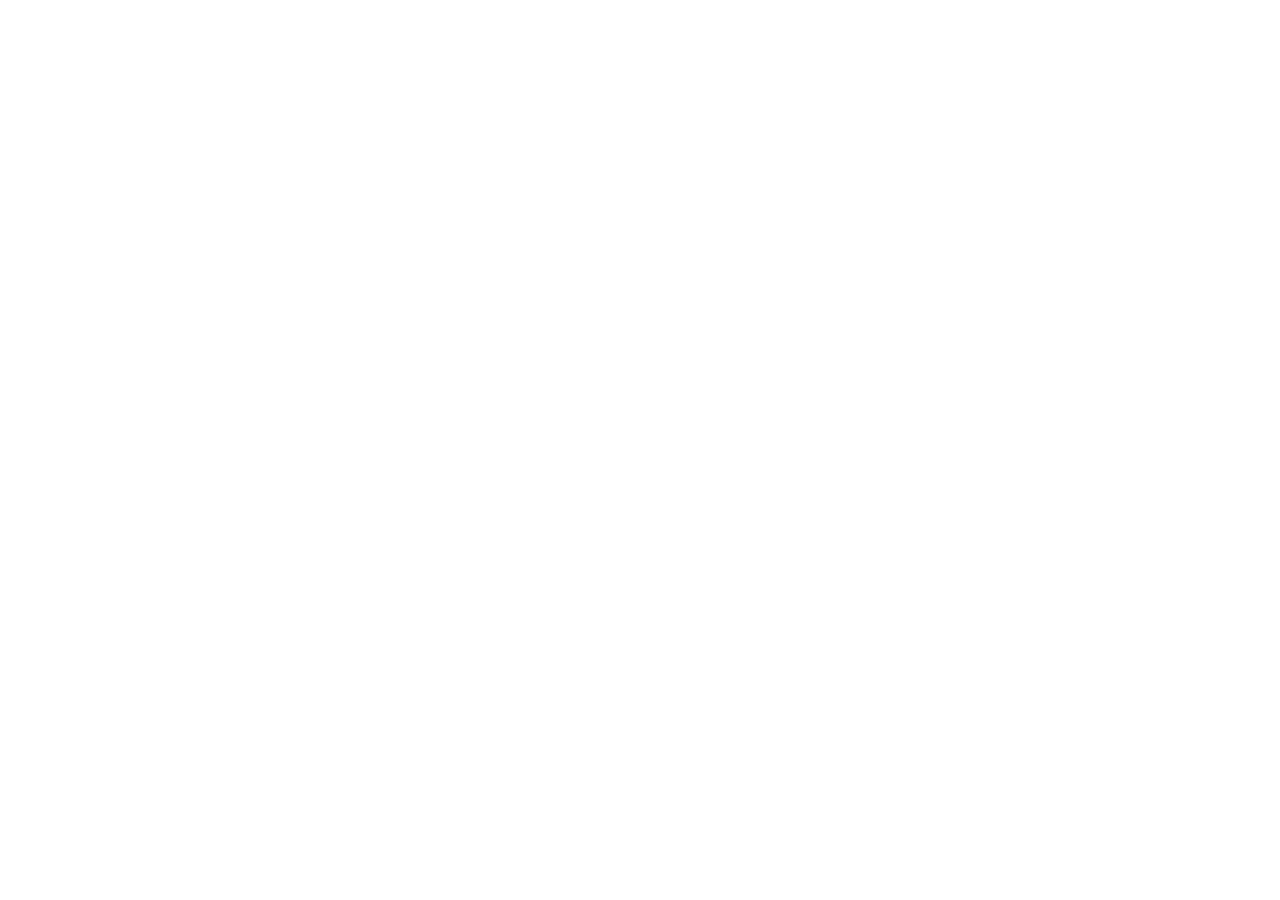
==== commit e089644c: "Переезд на saliastro.com: старый адрес уводит на свой домен src: 2ed05d9f38b754f4036a40c5f3590795313" ====
--- a/index.html
+++ b/index.html
@@ -1,365 +1 @@
-<!doctype html>
-<html lang="ru">
-<head>
-<meta charset="utf-8">
-<meta name="robots" content="noindex, nofollow">
-<meta name="viewport" content="width=device-width,initial-scale=1,viewport-fit=cover">
-<title>Saliastro — твоя карта как инструкция к себе</title>
-<meta name="description" content="Личный астрологический календарь: баллы дня для любви, денег, работы и запусков. Натальная карта простым языком, совместимость, ИИ-помощник и профи-инструменты.">
-<meta property="og:title" content="Saliastro — твоя карта как инструкция к себе">
-<meta property="og:description" content="Нажми кнопку — и увидишь баллы своих дней: любовь, деньги, работа, запуски. Без астрологических терминов.">
-<meta property="og:type" content="website">
-<meta property="og:image" content="https://sneznyj.github.io/saliastro/assets/brand/og-1200x630.jpg">
-<meta name="theme-color" content="#FDFAF5">
-<link rel="manifest" href="manifest.webmanifest">
-<link rel="icon" href="assets/icons/favicon.ico" sizes="any">
-<link rel="icon" href="assets/icons/favicon-32.png" type="image/png" sizes="32x32">
-<link rel="icon" href="assets/icons/favicon-48.png" type="image/png" sizes="48x48">
-<link rel="apple-touch-icon" href="assets/icons/icon-180.png">
-<link rel="preconnect" href="https://fonts.googleapis.com">
-<link rel="preconnect" href="https://fonts.gstatic.com" crossorigin>
-<link rel="stylesheet" href="https://fonts.googleapis.com/css2?family=Cormorant+Garamond:ital,wght@0,500;0,600;1,500;1,600&family=Manrope:wght@400;500;600;700;800&family=Caveat:wght@600&family=JetBrains+Mono:wght@400;500;600&display=swap">
-<link rel="stylesheet" href="https://fonts.googleapis.com/css2?family=Noto+Sans+Symbols&family=Noto+Sans+Symbols+2&display=swap&text=%E2%98%89%E2%98%BD%E2%98%BF%E2%99%80%E2%99%82%E2%99%83%E2%99%84%E2%99%85%E2%99%86%E2%99%87%E2%AF%93%E2%98%8A%E2%98%8B%E2%9A%B7%E2%9A%B8%E2%8A%97%E2%99%88%E2%99%89%E2%99%8A%E2%99%8B%E2%99%8C%E2%99%8D%E2%99%8E%E2%99%8F%E2%99%90%E2%99%91%E2%99%92%E2%99%93%E2%98%8C%E2%9A%B9%E2%96%A1%E2%96%B3%E2%98%8D%EF%B8%8E">
-<link rel="stylesheet" href="css/app.css">
-<script>try{var s=JSON.parse(localStorage.getItem('saliastro:v1')||localStorage.getItem('natalogy:v1')||'{}').settings||{};if(s.theme==='dark'||s.theme==='light')document.documentElement.setAttribute('data-theme',s.theme)}catch(e){}</script>
-<style>
-/* Витрина: та же система, что в кабинете, — кремовый лист, лаванда, золото. Каждая карточка ведёт прямо в раздел кабинета. */
-.lw{max-width:1180px;margin:0 auto;padding-inline:20px}
-@media (max-width:540px){.lw{padding-inline:16px}}
-.lnav{position:sticky;top:env(safe-area-inset-top,0px);z-index:20;background:color-mix(in srgb,var(--bg) 86%,transparent);backdrop-filter:blur(14px);-webkit-backdrop-filter:blur(14px);border-bottom:1px solid var(--line-soft)}
-.lnav .lw{display:flex;align-items:center;gap:16px;padding-block:12px}
-.lnav a.lk{color:var(--muted);text-decoration:none;font:600 14px var(--f-ui)}
-.lnav a.lk:hover{color:var(--lav-strong)}
-.lnav .sp{flex:1}
-@media (max-width:860px){.lnav a.lk{display:none}.lnav a.lk.lk-hot{display:inline}}
-.lnav a.lk-hot{color:var(--lav-strong);font-weight:800}
-@media (max-width:560px){.lnav .login-lk{display:none}.lnav .langsw{display:none}}
-.horo-band .signs{display:grid;grid-template-columns:repeat(6,minmax(0,1fr));gap:10px;margin-top:18px}
-@media (max-width:900px){.horo-band .signs{grid-template-columns:repeat(4,minmax(0,1fr))}}
-@media (max-width:520px){.horo-band .signs{grid-template-columns:repeat(3,minmax(0,1fr));gap:6px}}
-.horo-band .sg{display:grid;justify-items:center;gap:4px;padding:14px 6px 12px;border-radius:18px;border:1px solid var(--line);background:var(--surface);text-decoration:none;color:var(--ink);box-shadow:var(--shadow);transition:transform .15s,border-color .15s}
-.horo-band .sg:hover{transform:translateY(-3px);border-color:var(--lav)}
-.horo-band .sg .g{font:400 32px/1 var(--f-glyph);color:var(--lav-strong)}
-.horo-band .sg b{font:700 14.5px/1.1 var(--f-ui)}
-.horo-band .sg small{font:500 11.5px var(--f-mono);color:var(--muted)}
-.horo-band .sg .pt{display:inline-flex;align-items:baseline;gap:2px;font:800 16px var(--f-ui);margin-top:2px}
-.horo-band .sg .pt small{font:600 11px var(--f-ui)}
-.horo-band .sg.me{background:linear-gradient(150deg,#9479D6,#5B3A9E);color:#fff;border-color:transparent}
-.horo-band .sg.me .g{color:#FFE2A8} .horo-band .sg.me small{color:rgba(255,255,255,.8)} .horo-band .sg.me .pt{color:#fff}
-@media (max-width:420px){.lnav .brand{font-size:20px}.lnav .lw{gap:10px}}
-.langsw{appearance:none;border:1px solid var(--line-strong);background:var(--surface);color:var(--ink);border-radius:999px;padding:7px 11px;font:700 12px var(--f-ui);cursor:pointer}
-.hero .lw{display:grid;grid-template-columns:minmax(0,1.05fr) minmax(0,1fr);gap:34px;align-items:center;padding-block:54px 64px}
-@media (max-width:900px){.hero .lw{grid-template-columns:1fr;padding-block:30px 40px}}
-.hero h1{font:500 clamp(40px,6vw,72px)/1.02 var(--f-display);letter-spacing:-.015em;max-width:13ch}
-.hero .sub{font-size:18px;line-height:1.6;color:var(--muted);max-width:48ch;margin-top:18px}
-.hero .cta{display:flex;flex-wrap:wrap;gap:10px;margin-top:26px}
-.hero .cta .btn{min-height:52px;padding-inline:24px;font-size:15px}
-.hero .note{margin-top:16px;font-size:13px;color:var(--muted);display:flex;gap:8px;align-items:center}
-.welcome{display:none;margin-top:18px;padding:12px 14px;border-radius:16px;background:var(--lav-soft);border:1px solid var(--line);font-size:14px;align-items:center;gap:10px;flex-wrap:wrap}
-.welcome.on{display:flex}
-.sky .wheel-card{padding:16px}
-.sky-cap{display:flex;justify-content:space-between;gap:10px;align-items:center;flex-wrap:wrap;font:600 12.5px var(--f-ui);color:var(--muted)}
-.sec{padding-block:70px;display:grid;gap:28px}
-@media (max-width:540px){.sec{padding-block:46px}}
-.sec h2{font:500 clamp(30px,4vw,48px)/1.08 var(--f-display);max-width:22ch}
-.sec .lead{color:var(--muted);font-size:17px;max-width:64ch}
-.feat{display:grid;grid-template-columns:repeat(3,minmax(0,1fr));gap:16px}
-@media (max-width:980px){.feat{grid-template-columns:repeat(2,minmax(0,1fr))}}
-@media (max-width:640px){.feat{grid-template-columns:1fr}}
-.feat a.card{display:grid;gap:12px;align-content:start;text-decoration:none;color:var(--ink)}
-.feat .vis{background:var(--surface-2);border:1px solid var(--line-soft);border-radius:16px;padding:14px;min-height:150px;display:grid;align-content:center}
-.feat .foot-l{display:flex;justify-content:space-between;align-items:center;margin-top:2px}
-.mini-sph{display:grid;gap:7px}
-.mini-sph div{display:grid;grid-template-columns:90px minmax(0,1fr) 22px;gap:8px;align-items:center;font-size:13px}
-.mini-cal{display:grid;grid-template-columns:repeat(7,1fr);gap:4px}
-.mini-cal i{aspect-ratio:1;border-radius:6px;display:grid;place-items:center;font:800 10px var(--f-ui);font-style:normal}
-.demo{display:grid;grid-template-columns:minmax(0,.85fr) minmax(0,1.15fr);gap:18px;align-items:start}
-@media (max-width:900px){.demo{grid-template-columns:1fr}}
-.demo-out .spheres{grid-template-columns:repeat(auto-fill,minmax(200px,1fr))}
-.pro-band{background:radial-gradient(800px 360px at 85% -10%,rgba(142,111,208,.5),transparent 60%),linear-gradient(160deg,var(--night),var(--night-2));color:var(--night-ink)}
-.pro-band .lead{color:#D7CFEE}
-.pro-band h2{color:var(--night-ink)}
-.pro-band .eyebrow{color:#E6C27A}
-.tools{display:flex;flex-wrap:wrap;gap:8px}
-.tools a{font:600 14px var(--f-ui);padding:9px 14px;border-radius:999px;background:rgba(255,255,255,.07);border:1px solid rgba(255,255,255,.16);color:var(--night-ink);text-decoration:none;transition:background .15s,border-color .15s}
-.tools a:hover{background:rgba(255,255,255,.14);border-color:#B49AF0}
-.tools a b{font-family:var(--f-glyph);font-weight:400;color:#F0D39A;margin-right:6px}
-.ai-flow{display:grid;grid-template-columns:repeat(3,minmax(0,1fr));gap:14px}
-@media (max-width:820px){.ai-flow{grid-template-columns:1fr}}
-.ai-flow .card{display:grid;gap:8px;align-content:start}
-.ai-flow .n{font:600 26px var(--f-hand);color:var(--gold)}
-.plans{display:grid;grid-template-columns:repeat(4,minmax(0,1fr));gap:14px;padding-top:8px}
-@media (max-width:1100px){.plans{grid-template-columns:repeat(2,minmax(0,1fr))}}
-@media (max-width:640px){.plans{grid-template-columns:1fr}}
-.plan{position:relative;display:flex;flex-direction:column;gap:10px}
-.plan ul.yes{flex:1;align-content:start}
-.plan .btn{justify-content:center}
-.plan.plus{border-top:4px solid var(--mint)}
-.plan.pro{border-color:var(--lav);box-shadow:inset 0 0 0 1px var(--lav),var(--shadow)}
-.plan.vip{background:radial-gradient(420px 200px at 100% 0%,rgba(233,196,106,.28),transparent 70%),linear-gradient(160deg,#1F1636,#2D2150);color:#F5F0FF;border-color:rgba(233,196,106,.55)}
-.plan.vip small,.plan.vip .muted{color:#BDB2DA}
-.plan.vip ul.yes li::before{color:#F2C14E}
-.plan .rib{position:absolute;top:-11px;right:14px;font:800 11px/1 var(--f-ui);letter-spacing:.06em;text-transform:uppercase;padding:6px 10px;border-radius:999px;background:linear-gradient(135deg,#9479D6,#5B3A9E);color:#fff}
-.plan.vip .rib{background:linear-gradient(135deg,#E9C46A,#B8860B);color:#2A1C00}
-.plan .pname{font:600 26px/1.1 var(--f-display)}
-.plan.vip .pname{color:#F6D98E}
-.btn.vipgo{background:linear-gradient(135deg,#E9C46A,#B8860B);border-color:transparent;color:#2A1C00}
-.price-more{margin-top:14px}
-.price{font:600 34px/1.1 var(--f-display)}
-.price small{display:block;font:400 14px/1.4 var(--f-ui);color:var(--muted);margin-top:6px}
-ul.yes{list-style:none;margin:0;padding:0;display:grid;gap:7px}
-ul.yes li{display:grid;grid-template-columns:20px minmax(0,1fr);gap:6px;font-size:14.5px}
-ul.yes li::before{content:"✓";color:var(--mint);font-weight:800}
-.faq{display:grid;gap:8px;max-width:840px}
-.faq details{background:var(--surface);border:1px solid var(--line);border-radius:16px;padding:14px 16px;box-shadow:var(--shadow)}
-.faq summary{cursor:pointer;font-weight:700}
-.faq p{margin-top:8px;color:var(--muted);font-size:14.5px}
-.foot{border-top:1px solid var(--line);padding-block:30px 44px;font-size:13.5px;color:var(--muted)}
-.foot .cols{display:grid;grid-template-columns:1.2fr repeat(2,minmax(0,1fr));gap:24px}
-@media (max-width:720px){.foot .cols{grid-template-columns:1fr}}
-.foot a{color:var(--muted);text-decoration:none}
-.foot a:hover{color:var(--lav-strong)}
-.foot ul{list-style:none;padding:0;margin:8px 0 0;display:grid;gap:6px}
-</style>
-</head>
-<body>
-<header class="lnav"><div class="lw">
-  <a class="brand" href="./"><span class="brand-mark" aria-hidden="true"></span>Saliastro</a>
-  <span class="sp"></span>
-  <a class="lk lk-hot" href="app.html#horoscope" data-i="nav.horo">★ Гороскоп</a>
-  <a class="lk" href="app.html#calendar" data-i="nav.cal">Календарь</a>
-  <a class="lk" href="app.html#chart" data-i="nav.chart">Натальная карта</a>
-  <a class="lk" href="#pro" data-i="nav.pro">Для профи</a>
-  <a class="lk" href="#price" data-i="nav.price">Цены</a>
-  <button class="langsw" type="button" id="langsw">EN</button>
-  <a class="btn sm login-lk" href="app.html#login" id="loginLk" data-i="cta.login">Войти</a>
-  <a class="btn primary sm" href="app.html#today" id="openLk" data-i="cta.open">Открыть кабинет</a>
-</div></header>
-
-<section class="hero">
-  <div class="lw">
-    <div>
-      <span class="eyebrow" data-i="hero.eyebrow">Личный астрологический календарь</span>
-      <h1 data-i="hero.h1" data-html>Твоя карта — не приговор. Это <em>инструкция к себе</em>.</h1>
-      <p class="sub" data-i="hero.sub">Нажми кнопку — и увидишь баллы своих дней от 1 до 10: когда легче с любовью, деньгами, работой и запусками. Без астрологических терминов.</p>
-      <div class="cta"><a class="btn primary" href="app.html#calendar" data-i="cta.cal">Мой календарь</a><a class="btn" href="#demo" data-i="cta.demo">Попробовать без регистрации</a></div>
-      <div class="welcome" id="welcome"><span class="av" id="wAv">?</span><span id="wTxt"></span><span class="spacer"></span><a class="btn sm primary" href="app.html#today" data-i="w.today">Мой день</a><a class="btn sm" href="app.html#calendar" data-i="w.cal">Календарь</a></div>
-      <p class="note"><svg class="ico sm" viewBox="0 0 24 24" aria-hidden="true"><path d="M5 13a2 2 0 0 1 2 -2h10a2 2 0 0 1 2 2v6a2 2 0 0 1 -2 2h-10a2 2 0 0 1 -2 -2v-6z"/><path d="M11 16a1 1 0 1 0 2 0a1 1 0 0 0 -2 0"/><path d="M8 11v-4a4 4 0 1 1 8 0v4"/></svg><span data-i="hero.note">Без регистрации: данные остаются на устройстве. Захочешь — войди по отпечатку или Face ID, через Google, Яндекс, VK, Telegram, Apple или почту, и карточки сохранятся в аккаунте. Бесплатно в бета-версии.</span></p>
-    </div>
-    <div class="sky"><div class="wheel-card"><div class="sky-cap"><span class="tag acc" data-i="sky.now">Небо прямо сейчас</span><span id="skyTime" class="mono"></span></div><div class="wheel-box" id="skyWheel"></div>
-      <div class="sky-cap"><span class="hint-click" data-i="sky.hint">Наведи на планету — подсказка</span><a class="more" href="app.html#chart?mode=sky" data-i="sky.open">Листать время</a></div></div></div>
-  </div>
-</section>
-
-<main>
-  <section class="sec lw horo-band" id="horoscope">
-    <span class="eyebrow" data-i="horo.eyebrow">Гороскоп</span>
-    <h2 data-i="horo.h2" data-html>Гороскоп на сегодня — <em>для каждого знака</em></h2>
-    <p class="lead" data-i="horo.lead">Цифра — общий балл дня от 1 до 10. Нажми на свой знак: день, завтра, неделя, месяц и год, лучшие часы и что происходит на небе.</p>
-    <div class="signs" id="horoSigns"></div>
-  </section>
-
-  <section class="sec lw" id="how">
-    <span class="eyebrow" data-i="how.eyebrow">Как это работает</span>
-    <h2 data-i="how.h2" data-html>Меньше тумана. <em>Больше ясности</em> о себе.</h2>
-    <p class="lead" data-i="how.lead">Приложение само считает твою карту и движение планет по дням, а потом переводит это на человеческий язык: что сегодня получится легко, а где лучше подождать. Каждая карточка ниже открывает раздел кабинета.</p>
-    <div class="feat">
-      <a class="card tap" href="app.html#today"><div class="vis"><div class="mini-sph" id="miniSph"></div></div><h3 data-i="f1.t">Сегодня</h3><p class="muted small" data-i="f1.p">Семь сфер дня с баллами от 1 до 10, события по часам, Луна и лучшие часы для старта.</p><span class="foot-l"><span class="more" data-i="open">Открыть</span></span></a>
-      <a class="card tap" href="app.html#calendar"><div class="vis"><div class="mini-cal" id="miniCal"></div></div><h3 data-i="f2.t">Календарь</h3><p class="muted small" data-i="f2.p">Месяц и неделя с баллами: выбери дело — свидание, договор, покупку — и сразу видно лучшие дни.</p><span class="foot-l"><span class="more" data-i="open">Открыть</span></span></a>
-      <a class="card tap" href="app.html#chart"><div class="vis" style="text-align:center"><div style="font:400 34px/1 var(--f-glyph);color:var(--lav-strong)">☉︎ ☽︎ <span style="font:800 22px var(--f-ui)">AC</span></div><p class="small muted" style="margin-top:10px" data-i="f3.v">Колесо как в Sotis и Chronos · листай дни и часы</p></div><h3 data-i="f3.t">Моя карта</h3><p class="muted small" data-i="f3.p">Портрет простым языком: сильные стороны, зоны роста, как тебя видят, деньги, любовь и призвание.</p><span class="foot-l"><span class="more" data-i="open">Открыть</span></span></a>
-      <a class="card tap" href="app.html#pair"><div class="vis" style="text-align:center"><div style="font:600 40px/1 var(--f-display);color:var(--rose)">72%</div><p class="small muted" style="margin-top:8px" data-i="f4.v">притяжение · чувства · общение · надёжность</p></div><h3 data-i="f4.t">Пара</h3><p class="muted small" data-i="f4.p">Совместимость двух людей: что соединяет, где будет искрить и двойная карта.</p><span class="foot-l"><span class="more" data-i="open">Открыть</span></span></a>
-      <a class="card tap" href="app.html#ask"><div class="vis"><div class="msg ai" style="max-width:100%;font-size:13px" data-i="f5.v">Лучшие дни для запуска: 29 октября (8/10) и 30 октября (7/10).</div></div><h3 data-i="f5.t">Спросить ИИ</h3><p class="muted small" data-i="f5.p">Ответ простыми словами — с графиком баллов на месяц и кнопкой «открыть день».</p><span class="foot-l"><span class="more" data-i="open">Открыть</span></span></a>
-      <a class="card tap" href="app.html#pro"><div class="vis" style="text-align:center"><div style="font:400 26px/1.3 var(--f-glyph);color:var(--gold)">♃︎△︎☉︎ ♄︎□︎☿︎</div><p class="small muted" style="margin-top:8px" data-i="f6.v">соляр · дирекции · фирдарии · астрокарта</p></div><h3 data-i="f6.t">Профи-режим</h3><p class="muted small" data-i="f6.p">Астропроцессор для тех, кто знает астрологию: все типы карт и таблицы.</p><span class="foot-l"><span class="more" data-i="open">Открыть</span></span></a>
-    </div>
-  </section>
-
-  <section class="sec lw" id="demo">
-    <span class="eyebrow" data-i="demo.eyebrow">Попробуй</span>
-    <h2 data-i="demo.h2">Введи дату рождения — покажем твой день</h2>
-    <div class="demo">
-      <form class="card form" id="demoForm" novalidate>
-        <div class="field"><label for="dd" data-i="demo.date">Дата рождения</label><input class="input" id="dd" inputmode="numeric" placeholder="ДД.ММ.ГГГГ" autocomplete="bday"><span class="hint" id="ddh"></span></div>
-        <button class="btn primary" type="submit" data-i="demo.go">Показать сегодняшний день</button>
-        <p class="hint" data-i="demo.note">Без времени и города — упрощённо. В кабинете точнее: с домами, Асцендентом и лучшими часами.</p>
-      </form>
-      <div class="demo-out" id="demoOut"><div class="empty"><h3 data-i="demo.emptyT">Здесь появятся семь сфер с баллами</h3><p class="muted small" data-i="demo.emptyP">Зелёный — день помогает, нейтральный — ровно, розовый — лучше подождать.</p></div></div>
-    </div>
-  </section>
-
-  <section class="pro-band" id="pro"><div class="sec lw">
-    <span class="eyebrow" data-i="pro.eyebrow">Для тех, кто знает астрологию</span>
-    <h2 data-i="pro.h2">Профи-режим: весь астропроцессор в телефоне</h2>
-    <p class="lead" data-i="pro.lead">Две карты рядом, наложения, таблица аспектов с куспидами, перемотка дней и часов, включение и выключение точек и аспектов, сохранённые карты. Нажми на инструмент — он откроется в кабинете.</p>
-    <div class="tools" id="tools"></div>
-    <p class="small" style="color:var(--night-muted)" data-i="pro.acc">Расчёты сверены со Swiss Ephemeris до угловых секунд, Хирон — по таблицам JPL. Всё считается на устройстве, поэтому быстро и без интернета.</p>
-  </div></section>
-
-  <section class="sec lw">
-    <span class="eyebrow" data-i="ai.eyebrow">ИИ-помощник</span>
-    <h2 data-i="ai.h2">ИИ, который объясняет, а не придумывает</h2>
-    <div class="ai-flow">
-      <div class="card"><span class="n">01</span><h3 data-i="ai.1t">Приложение считает</h3><p class="muted small" data-i="ai.1p">Положения планет, транзиты, баллы дней — точными формулами, а не нейросетью.</p></div>
-      <div class="card"><span class="n">02</span><h3 data-i="ai.2t">ИИ получает только факты</h3><p class="muted small" data-i="ai.2p">Без имени и города. Только рассчитанные данные и твой вопрос.</p></div>
-      <div class="card"><span class="n">03</span><h3 data-i="ai.3t">Ответ с графиком</h3><p class="muted small" data-i="ai.3p">Коротко, по делу и с шагами, плюс баллы на месяц: видно, когда лучше. Несколько вопросов в день — бесплатно.</p></div>
-    </div>
-    <div><a class="btn primary" href="app.html#ask" data-i="ai.go">Задать вопрос</a></div>
-  </section>
-
-  <section class="sec lw" id="price">
-    <span class="eyebrow" data-i="price.eyebrow">Цены</span>
-    <h2 data-i="price.h2">Бесплатно — главное. Глубже — по подписке</h2>
-    <p class="muted" data-i="price.beta" id="priceBeta">Сейчас бета: до 15.12.2026 все тарифы открыты бесплатно.</p>
-    <div class="plans">
-      <div class="card plan"><span class="pname" data-i="plan.free">Бесплатно</span><div class="price" data-pp="free">0<small data-i="plan.freeS">навсегда, без карты</small></div><ul class="yes"><li data-i="pf.1">Гороскоп на день и «Сегодня» по часам</li><li data-i="pf.2">Нумерология, небо и Луна, проценты пары</li><li data-i="pf.3">Профи-режим: схемы карт без описаний</li></ul><a class="btn" href="app.html#today" data-i="plan.go">Начать</a></div>
-      <div class="card plan plus"><span class="pname" data-i="plan.plus">Плюс</span><div class="price" data-pp="plus">—<small data-i="plan.perM">в месяц при оплате за год</small></div><ul class="yes"><li data-i="px.1">Календарь на этот месяц</li><li data-i="px.2">Натальная карта и совместимость полностью</li><li data-i="px.3">Гороскоп на неделю, месяц и год</li></ul><a class="btn primary" href="app.html#plans?want=plus" data-i="plan.goPlus">Выбрать «Плюс»</a></div>
-      <div class="card plan pro"><span class="rib" data-i="plan.pop">Популярный</span><span class="pname" data-i="plan.pro">Профи</span><div class="price" data-pp="pro">—<small data-i="plan.perM">в месяц при оплате за год</small></div><ul class="yes"><li data-i="pp.1">Описание аспектов и все расшифровки</li><li data-i="pp.2">Натальная карта целиком: сферы жизни</li><li data-i="pp.3">Транзиты, соляр, астрокарта — подробная карта месяца</li></ul><a class="btn primary" href="app.html#plans?want=pro" data-i="plan.goPro">Выбрать «Профи»</a></div>
-      <div class="card plan vip"><span class="rib" data-i="plan.top">Максимум</span><span class="pname">VIP</span><div class="price" data-pp="vip">—<small data-i="plan.perM">в месяц при оплате за год</small></div><ul class="yes"><li data-i="pv.1">Ректификация: точное время рождения</li><li data-i="pv.2">Всё из «Профи»</li><li data-i="pv.3">Новые инструменты — первыми</li></ul><a class="btn vipgo" href="app.html#plans?want=vip" data-i="plan.goVip">Выбрать VIP</a></div>
-    </div>
-    <p class="price-more"><a href="app.html#plans" data-i="price.all">Сравнить все тарифы и цены →</a></p>
-  </section>
-
-  <section class="sec lw">
-    <span class="eyebrow" data-i="faq.eyebrow">Вопросы</span>
-    <h2 data-i="faq.h2">Частые вопросы</h2>
-    <div class="faq">
-      <details><summary data-i="q1">Это гадание?</summary><p data-i="a1">Нет. Это инструмент самопознания и планирования: астрология как язык циклов. Мы не предсказываем судьбу, болезни или события — показываем, какие дни лучше подходят для разных дел.</p></details>
-      <details><summary data-i="q6">Что значат баллы от 1 до 10?</summary><p data-i="a6">Это сумма влияний дня на сферу: транзиты к твоей карте, Луна, ретроградные планеты и затмения. 9–10 — отлично, 7–8 — хорошо, 5–6 — ровно, 3–4 — осторожно, 1–2 — сложно. Наведи на день в календаре — увидишь, из чего сложились баллы.</p></details>
-      <details><summary data-i="q2">Что если я не знаю время рождения?</summary><p data-i="a2">Можно без него: календарь и большая часть карты будут работать. Не посчитаются дома, Асцендент и часть подсказок. А в «Моей карте» можно перебрать время стрелками и посмотреть, как меняется карта.</p></details>
-      <details><summary data-i="q3">Где хранятся мои данные?</summary><p data-i="a3">Без входа — только на твоём устройстве. Если войдёшь в аккаунт, карточки копируются на сервер в зашифрованном виде и появляются на других устройствах. На сервер уходит лишь вопрос к ИИ — с рассчитанными положениями планет, без имени и города, и только после твоего согласия.</p></details>
-      <details><summary data-i="q4">Насколько точные расчёты?</summary><p data-i="a4">Позиции планет совпадают со Swiss Ephemeris — стандартом профессиональных программ — до угловых секунд. Дома — Плацидус (можно сменить на Кох, Порфирий, равнодомную и по знакам).</p></details>
-      <details><summary data-i="q5">Будет ли приложение для iPhone и Android?</summary><p data-i="a5">Да. Уже сейчас сайт можно установить на телефон как приложение: «Поделиться» → «На экран Домой».</p></details>
-    </div>
-  </section>
-</main>
-<footer class="foot"><div class="lw cols">
-  <div><a class="brand" href="./" style="color:var(--ink)"><span class="brand-mark" aria-hidden="true"></span>Saliastro</a><p style="margin-top:10px" data-i="foot.note">Для самопознания. Не медицинский, юридический или финансовый совет.</p><p style="margin-top:8px">© 2026 Saliastro · <a href="privacy.html" data-i="privacy">Конфиденциальность</a> · <a href="terms.html" data-i="terms">Условия</a></p></div>
-  <div><span class="label" data-i="foot.lk">Кабинет</span><ul><li><a href="app.html#horoscope" data-i="l.horo">Гороскоп</a></li><li><a href="app.html#numerology" data-i="l.num">Нумерология</a></li><li><a href="app.html#sky" data-i="l.sky">Небо и Луна</a></li><li><a href="app.html#today" data-i="l.today">Сегодня</a></li><li><a href="app.html#calendar" data-i="l.cal">Календарь</a></li><li><a href="app.html#calendar?v=week" data-i="l.week">Неделя по часам</a></li><li><a href="app.html#chart" data-i="l.chart">Моя карта</a></li><li><a href="app.html#pair" data-i="l.pair">Совместимость</a></li><li><a href="app.html#ask" data-i="l.ask">Спросить ИИ</a></li></ul></div>
-  <div><span class="label" data-i="foot.pro">Профи</span><ul><li><a href="app.html#pro?type=transit" data-i="l.tr">Транзиты</a></li><li><a href="app.html#pro?type=solar" data-i="l.sol">Соляр</a></li><li><a href="app.html#pro?type=directions" data-i="l.dir">Дирекции</a></li><li><a href="app.html#pro?tab=firdaria" data-i="l.fird">Фирдарии</a></li><li><a href="app.html#pro?tab=acg" data-i="l.acg">Астрокартография</a></li><li><a href="app.html#people" data-i="l.people">Мои люди</a></li></ul></div>
-</div></footer>
-
-<script src="js/vendor/astronomy.browser.min.js"></script>
-<script src="js/engine/chiron-data.js"></script>
-<script src="js/engine/astro.js"></script>
-<script src="js/engine/pro.js"></script>
-<script src="js/config.js"></script>
-<script src="js/icons.js"></script>
-<script src="js/store.js"></script>
-<script src="js/texts-ru.js"></script>
-<script src="js/texts-en.js"></script>
-<script src="js/i18n-en.js"></script>
-<script src="js/wheel.js"></script>
-<script src="js/score.js"></script>
-<script src="js/horoscope.js"></script>
-<script src="js/geo.js"></script>
-<script src="js/ui.js"></script>
-<script>
-(function () {
-  'use strict';
-  const UI = window.NUI, AC = window.AstroCore, NS = window.NScore;
-  const EN = {
-    'nav.horo': '★ Horoscope', 'cta.login': 'Sign in', 'horo.eyebrow': 'Horoscope', 'horo.h2': 'Today’s horoscope — <em>for every sign</em>', 'horo.lead': 'The number is the day’s overall score from 1 to 10. Tap your sign: today, tomorrow, week, month and year, best hours and what’s happening in the sky.', 'l.horo': 'Horoscope', 'l.num': 'Numerology', 'l.sky': 'Sky & Moon',
-    'nav.cal': 'Calendar', 'nav.chart': 'Birth chart', 'nav.pro': 'For pros', 'nav.price': 'Pricing', 'cta.open': 'Open the app', 'hero.eyebrow': 'Personal astrology calendar', 'hero.h1': 'Your chart is not a verdict. It’s <em>a guide to yourself</em>.',
-    'hero.sub': 'Press a button and see your days scored from 1 to 10: when love, money, work and launches come easier. No astrology jargon.', 'cta.cal': 'My calendar', 'cta.demo': 'Try it without signing up', 'hero.note': 'No sign-up needed: your data stays on your device. If you like, sign in with a fingerprint or Face ID, Google, Yandex, VK, Telegram, Apple or email to keep your charts in an account. Free during the beta.', 'sky.now': 'The sky right now', 'sky.hint': 'Hover a planet for a hint', 'sky.open': 'Scroll through time',
-    'w.today': 'My day', 'w.cal': 'Calendar', open: 'Open',
-    'how.eyebrow': 'How it works', 'how.h2': 'Less fog. <em>More clarity</em> about yourself.', 'how.lead': 'The app calculates your chart and the planets’ movement day by day, then translates it into plain language: what will come easily today and where it’s better to wait. Each card below opens a section of the app.',
-    'f1.t': 'Today', 'f1.p': 'Seven life areas scored 1–10, events by the hour, the Moon and the best hours to start.', 'f2.t': 'Calendar', 'f2.p': 'Month and week with scores: pick an activity — a date, a contract, a purchase — and see the best days at once.',
-    'f3.v': 'A wheel like in Sotis and Chronos · scroll days and hours', 'f3.t': 'My chart', 'f3.p': 'A plain-language portrait: strengths, growth areas, how others see you, money, love and calling.',
-    'f4.v': 'attraction · feelings · talks · stability', 'f4.t': 'Pair', 'f4.p': 'Compatibility of two people: what connects you, where sparks fly, and a double chart.',
-    'f5.v': 'Best days to launch: October 29 (8/10) and October 30 (7/10).', 'f5.t': 'Ask the AI', 'f5.p': 'A plain answer — with a month of scores and an “open the day” button.',
-    'f6.v': 'solar return · directions · firdaria · astrocartography', 'f6.t': 'Pro mode', 'f6.p': 'An astro workbench for those who know astrology: every chart type and table.',
-    'demo.eyebrow': 'Try it', 'demo.h2': 'Enter your birth date — we’ll show your day', 'demo.date': 'Date of birth', 'demo.go': 'Show today', 'demo.note': 'Without time and city it’s simplified. The app is more precise: houses, Ascendant and best hours.',
-    'demo.emptyT': 'Seven scored areas will appear here', 'demo.emptyP': 'Green — the day helps, neutral — steady, pink — better to wait.',
-    'pro.eyebrow': 'For those who know astrology', 'pro.h2': 'Pro mode: a full astro workbench in your phone', 'pro.lead': 'Two charts side by side, overlays, an aspect grid with cusps, stepping through days and hours, toggles for points and aspects, saved charts. Tap a tool to open it in the app.',
-    'pro.acc': 'Calculations match Swiss Ephemeris to arc seconds; Chiron uses JPL tables. Everything runs on your device — fast and offline.',
-    'ai.eyebrow': 'AI assistant', 'ai.h2': 'AI that explains instead of making things up', 'ai.1t': 'The app calculates', 'ai.1p': 'Planet positions, transits and day scores — with exact formulas, not a neural network.', 'ai.2t': 'The AI gets only facts', 'ai.2p': 'No name or city. Only the calculated data and your question.', 'ai.3t': 'An answer with a chart', 'ai.3p': 'Short, to the point, with steps — plus a month of scores so you see when is better. A few questions a day are free.', 'ai.go': 'Ask a question',
-    'price.eyebrow': 'Pricing', 'price.h2': 'The essentials are free. Go deeper with a plan', 'price.beta': 'Beta: all plans are free until December 15, 2026.', 'plan.free': 'Free', 'plan.freeS': 'forever, no card', 'pf.1': 'Daily horoscope and Today hour by hour', 'pf.2': 'Numerology, sky and Moon, couple percentages', 'pf.3': 'Pro mode: chart schemes without descriptions', 'plan.go': 'Start',
-    'plan.plus': 'Plus', 'plan.perM': 'a month, billed yearly', 'px.1': 'Calendar for this month', 'px.2': 'Birth chart and full compatibility', 'px.3': 'Weekly, monthly and yearly horoscope', 'plan.goPlus': 'Choose Plus', 'plan.pop': 'Popular', 'plan.top': 'The most',
-    'pv.1': 'Rectification: your exact birth time', 'pv.2': 'Everything in Pro', 'pv.3': 'New tools first', 'plan.goVip': 'Choose VIP', 'price.all': 'Compare all plans and prices →',
-    'plan.pro': 'Pro', 'pp.1': 'Aspect descriptions and all interpretations', 'pp.2': 'The full birth chart: life areas', 'pp.3': 'Transits, solar return, astrocartography — a detailed chart each month', 'plan.goPro': 'Choose Pro',
-    'faq.eyebrow': 'Questions', 'faq.h2': 'FAQ', q1: 'Is this fortune telling?', a1: 'No. It’s a tool for self-reflection and planning: astrology as a language of cycles. We don’t predict fate, illness or events — we show which days suit different things better.',
-    q6: 'What do the 1–10 scores mean?', a6: 'They add up the day’s influences on an area: transits to your chart, the Moon, retrograde planets and eclipses. 9–10 great, 7–8 good, 5–6 steady, 3–4 careful, 1–2 hard. Hover a day in the calendar to see what made the score.',
-    q2: 'What if I don’t know my birth time?', a2: 'That’s fine: the calendar and most of the chart still work. Houses, the Ascendant and some tips won’t be calculated. In “My chart” you can step through times and watch the chart change.', q3: 'Where is my data stored?', a3: 'Without signing in — only on your device. If you sign in, your charts are copied to the server encrypted and appear on your other devices. Only a question to the AI goes to the server — with calculated planet positions, without your name or city, and only after you agree.',
-    q4: 'How accurate are the calculations?', a4: 'Planet positions match Swiss Ephemeris — the standard of professional software — to arc seconds. Houses: Placidus (switchable to Koch, Porphyry, Equal and Whole sign).', q5: 'Will there be iPhone and Android apps?', a5: 'Yes. You can already install the site on your phone as an app: Share → Add to Home Screen.',
-    privacy: 'Privacy', terms: 'Terms', 'foot.note': 'For self-reflection. Not medical, legal or financial advice.', 'foot.lk': 'App', 'foot.pro': 'Pro',
-    'l.today': 'Today', 'l.cal': 'Calendar', 'l.week': 'Week by the hour', 'l.chart': 'My chart', 'l.pair': 'Compatibility', 'l.ask': 'Ask the AI', 'l.tr': 'Transits', 'l.sol': 'Solar return', 'l.dir': 'Directions', 'l.fird': 'Firdaria', 'l.acg': 'Astrocartography', 'l.people': 'My people',
-  };
-  const lang = UI.lang();
-  document.documentElement.lang = lang;
-  if (lang === 'en') { document.querySelectorAll('[data-i]').forEach((el) => { const v = EN[el.dataset.i]; if (v == null) return; if (el.hasAttribute('data-html')) el.innerHTML = v; else el.textContent = v; }); document.title = 'Saliastro — your chart as a guide to yourself'; }
-  // цены тарифов — из NCONFIG.plans (те же, что на странице тарифов в приложении)
-  (function prices() {
-    const P = (window.NCONFIG && window.NCONFIG.plans) || {}, cur = lang === 'en' ? 'USD' : 'RUB', pr = (P.prices || {})[cur] || {};
-    const fmt = (v) => (cur === 'RUB' ? String(Math.round(v)).replace(/\B(?=(\d{3})+(?!\d))/g, '\u00a0') + '\u00a0₽' : '$' + (Math.round(v * 100) / 100));
-    document.querySelectorAll('[data-pp]').forEach((el) => {
-      const k = el.dataset.pp, small = el.querySelector('small');
-      const v = k === 'free' ? 0 : pr[k] ? (cur === 'RUB' ? Math.round(pr[k][1] / 12) : pr[k][1] / 12) : null;
-      if (v == null) return;
-      el.textContent = (k === 'free' ? '' : (lang === 'en' ? 'from ' : 'от ')) + fmt(v);
-      if (small) el.appendChild(small);
-    });
-    const b = document.getElementById('priceBeta');
-    if (b && (P.enforce || !P.betaUntil)) b.remove();
-  })();
-  const sw = document.getElementById('langsw'); sw.textContent = lang === 'en' ? 'RU' : 'EN';
-  sw.addEventListener('click', () => { window.NStore.set('lang', lang === 'en' ? 'ru' : 'en'); location.reload(); });
-  // уже есть карта — приветствие и ссылки сразу в кабинет
-  const me = window.NStore.active();
-  if (me) {
-    const w = document.getElementById('welcome'); w.classList.add('on');
-    document.getElementById('wAv').textContent = UI.initials(me.name);
-    document.getElementById('wTxt').textContent = lang === 'en' ? `Welcome back, ${me.name}! Your day is ready.` : `С возвращением, ${me.name}! Твой день уже посчитан.`;
-  }
-  // небо сейчас
-  const tz = window.NGeo.browserTz();
-  function drawSky() {
-    const now = new Date(), h = window.NGeo.guessHere();
-    const c = AC.chart({ date: now, lat: h.lat || 41.7, lon: h.lon || 44.8, zone: tz, timeKnown: true });
-    const pts = c.points.filter((p) => ['sun', 'moon', 'mercury', 'venus', 'mars', 'jupiter', 'saturn', 'uranus', 'neptune', 'pluto', 'node'].includes(p.id));
-    const asp = c.aspects.filter((a) => ['conj', 'sextile', 'square', 'trine', 'opp'].includes(a.type) && pts.some((p) => p.id === a.a) && pts.some((p) => p.id === a.b));
-    document.getElementById('skyWheel').innerHTML = window.NWheel.svg({ points: pts, cusps: c.houses.cusps, asc: c.houses.asc, mc: c.houses.mc }, { aspects: asp, lang, label: lang === 'en' ? 'The sky now' : 'Небо сейчас' });
-    document.getElementById('skyTime').textContent = UI.fmtDay(now, tz, { hour: '2-digit', minute: '2-digit' });
-  }
-  drawSky(); setInterval(drawSky, 60000);
-  window.NWheel.bindTips(document.body);
-  // мини-визуалы
-  const TX = UI.TX();
-  const demoPts = { love: 8, money: 4, career: 9, launch: 7, talk: 6 };
-  const lvOf = (p) => NS.levelOfPts(p);
-  document.getElementById('miniSph').innerHTML = Object.entries(demoPts).map(([k, p]) => `<div><span>${TX.SPH[k].name}</span>${UI.pbar({ pts: p, level: lvOf(p) })}${UI.ptsBadge({ pts: p, level: lvOf(p) }, true)}</div>`).join('');
-  const seq = [6, 7, 9, 8, 5, 4, 6, 7, 8, 6, 2, 3, 5, 9, 7, 6, 5, 4, 8, 9, 7, 6, 3, 5, 8, 6, 7, 9];
-  document.getElementById('miniCal').innerHTML = seq.map((p) => `<i class="f-${UI.lvCls(lvOf(p))}">${p}</i>`).join('');
-  const TOOLS = [['★', 'Гороскоп по знаку', 'Horoscope by sign', 'horoscope'], ['9', 'Нумерология', 'Numerology', 'numerology'], ['☽', 'Лунный календарь и события неба', 'Moon calendar & sky events', 'sky'], ['☉', 'Натал', 'Natal', 'pro?type=natal'], ['♃', 'Транзиты', 'Transits', 'pro?type=transit'], ['☉', 'Соляр', 'Solar return', 'pro?type=solar'], ['☽', 'Лунар', 'Lunar return', 'pro?type=lunar'], ['♄', 'Дирекции', 'Directions', 'pro?type=directions'], ['☽', 'Прогрессии', 'Progressions', 'pro?type=progressions'], ['☿', 'Хорар', 'Horary', 'pro?type=horary'], ['♀', 'Синастрия', 'Synastry', 'pro?type=synastry'], ['♀', 'Композит', 'Composite', 'pro?type=composite'], ['♄', 'Фирдарии', 'Firdaria', 'pro?tab=firdaria'], ['♂', 'Астрокартография', 'Astrocartography', 'pro?tab=acg'], ['⯓', 'Транзиты по неделям', 'Transits by week', 'pro?tab=dynamics'], ['☊', 'Диспозиторы и таблицы', 'Dispositors & tables', 'pro?tab=tables'], ['☽', 'Луна без курса', 'Void of course Moon', 'pro?tab=moon'], ['♅', 'Ретроградные периоды', 'Retrograde periods', 'pro?tab=retro'], ['△', 'Две карты рядом', 'Two charts side by side', 'pro?tab=split'], ['☉', 'Ректификация · VIP', 'Rectification · VIP', 'rectify']];
-  // гороскоп на сегодня: общий балл дня для каждого знака (свой знак выделен), нажатие — раздел «Гороскоп»
-  try {
-    const H = window.NHoro, here = UI.here(), today = UI.todayIn(here.tz);
-    const st = NS.dayStarts(today.y, today.mo, today.d, 1, here.tz)[0].start;
-    let voc = []; try { voc = AC.voidOfCourse(new Date(+st - 864e5), new Date(+st + 2 * 864e5)); } catch (e) { voc = []; }
-    const me = window.NStore.active(); let mySign = null; try { mySign = me ? AC.signOf(UI.chartOf(me).byId.sun.lon) : null; } catch (e) { mySign = null; }
-    const DATES = ['21.03–19.04', '20.04–20.05', '21.05–20.06', '21.06–22.07', '23.07–22.08', '23.08–22.09', '23.09–22.10', '23.10–21.11', '22.11–21.12', '22.12–19.01', '20.01–18.02', '19.02–20.03'];
-    const TX = UI.TX();
-    document.getElementById('horoSigns').innerHTML = AC.SIGNS.map((s, i) => { const r = H.scoreDay(i, st, { voc }).r.overall; return `<a class="sg${s === mySign ? ' me' : ''}" href="app.html#horoscope?sign=${s}"><span class="g">${window.NWheel.SIGN_G[i]}︎</span><b>${TX.S[s].name}</b><small>${DATES[i]}</small><span class="pt pts ${UI.lvCls(r.level)}">${r.pts}<small>/10</small></span></a>`; }).join('');
-  } catch (e) { console.error(e); }
-  // уже вошёл в аккаунт — кнопка «Войти» не нужна
-  try { if (JSON.parse(localStorage.getItem('saliastro:acct') || localStorage.getItem('natalogy:acct') || '{}').token) document.getElementById('loginLk').hidden = true; } catch (e) { /* пусто */ }
-  document.getElementById('tools').innerHTML = TOOLS.map(([g, r, e, h]) => `<a href="app.html#${h}"><b>${g}︎</b>${lang === 'en' ? e : r}</a>`).join('');
-  // демо
-  const dd = document.getElementById('dd');
-  UI.bindDateInput(dd, () => {});
-  document.getElementById('demoForm').addEventListener('submit', (e) => {
-    e.preventDefault();
-    const r = UI.parseDate(dd.value);
-    if (r.error) { document.getElementById('ddh').textContent = r.error; document.getElementById('ddh').className = 'err'; return; }
-    const natal = AC.chart({ y: r.y, mo: r.mo, d: r.d, timeKnown: false, zone: 0 });
-    const t0 = NS.ymdIn(new Date(), tz);
-    const day = NS.days(natal, { tz, y: t0.y, mo: t0.mo, d: t0.d, days: 1 })[0];
-    const iso = `${r.y}-${r.mo}-${r.d}`;
-    const out = document.getElementById('demoOut');
-    out.innerHTML = `<div class="stack"><div class="dd-top">${UI.ringPts(day.overall, 76)}<div class="stack s6"><b style="font:600 28px/1.05 var(--f-display)">${UI.esc(TX.dayTitle(day))}</b><span class="small muted">${UI.fmtDate(t0.y, t0.mo, t0.d, { weekday: 'long' })}</span><p>${UI.esc(TX.headline(day))}</p></div></div>
-      <div class="spheres">${NS.SPHERES.map((s) => `<div class="sph ${UI.lvCls(day.spheres[s].level)}"><span class="ic">${UI.icon({ love: 'love', money: 'money', career: 'career', launch: 'launch', talk: 'talk', energy: 'energy', rest: 'rest' }[s])}</span><b>${TX.SPH[s].name}</b>${UI.ptsBadge(day.spheres[s])}<p>${UI.esc(TX.gend(TX.SPH[s].tips[day.spheres[s].level][0], 'm'))}</p></div>`).join('')}</div>
-      <div class="row"><a class="btn primary" href="app.html#onboard?d=${iso}&next=calendar">${lang === 'en' ? 'Open my calendar' : 'Открыть мой календарь'}</a><a class="btn" href="app.html#onboard?d=${iso}&next=chart">${lang === 'en' ? 'Build my chart' : 'Построить мою карту'}</a></div>
-      <p class="hint">${lang === 'en' ? 'The date is already filled in — add time and city for an exact chart.' : 'Дата уже будет подставлена — добавь время и город для точной карты.'}</p></div>`;
-  });
-})();
-</script>
-</body>
-</html>
+<!doctype html><html lang="ru"><meta charset="utf-8"><meta name="viewport" content="width=device-width,initial-scale=1"><meta name="robots" content="noindex"><link rel="canonical" href="https://saliastro.com/"><meta http-equiv="refresh" content="1; url=https://saliastro.com/"><title>Saliastro — saliastro.com</title><script>location.replace("https://saliastro.com/" + location.search + location.hash)</script><body style="margin:0;padding:48px 16px;text-align:center;font:17px/1.5 system-ui,sans-serif;background:#FDFAF5;color:#2b2633"><p>Saliastro теперь живёт по адресу <a href="https://saliastro.com/" style="color:#7b6cc4">saliastro.com</a></p></body></html>
